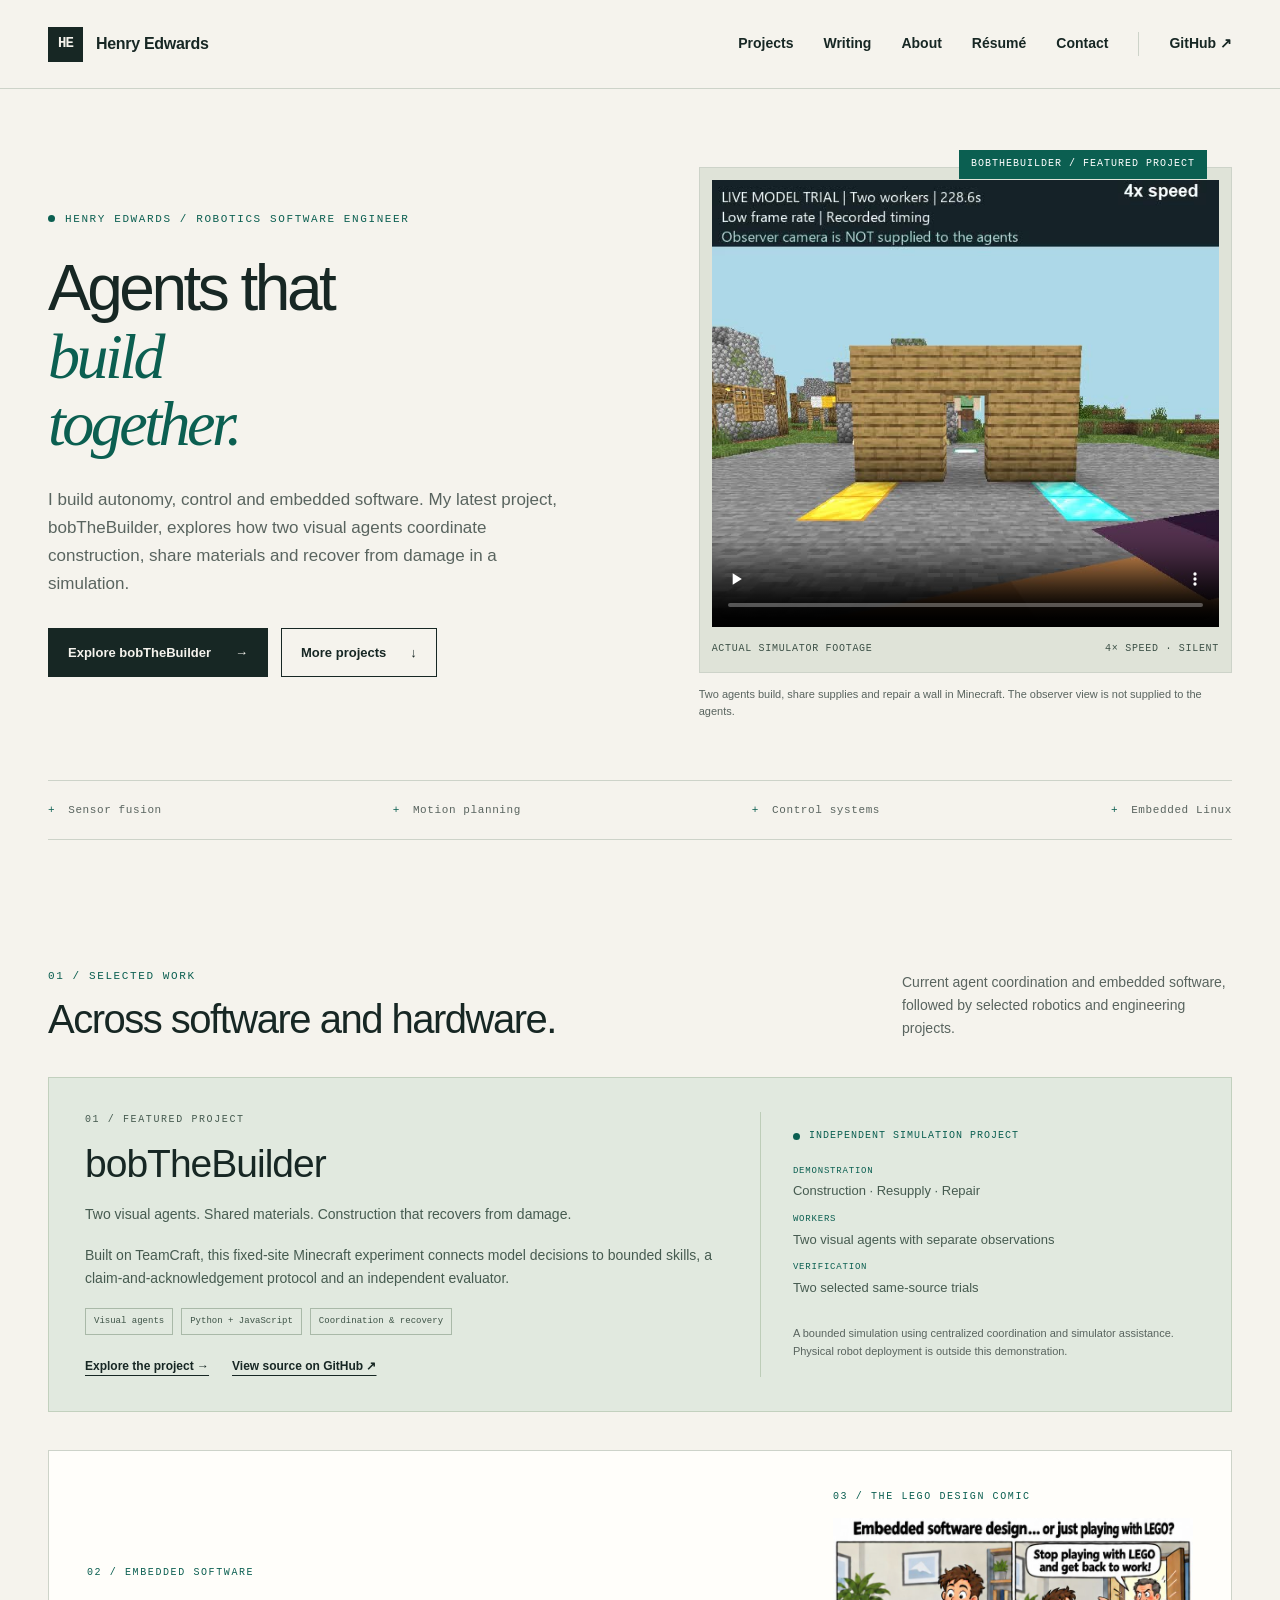
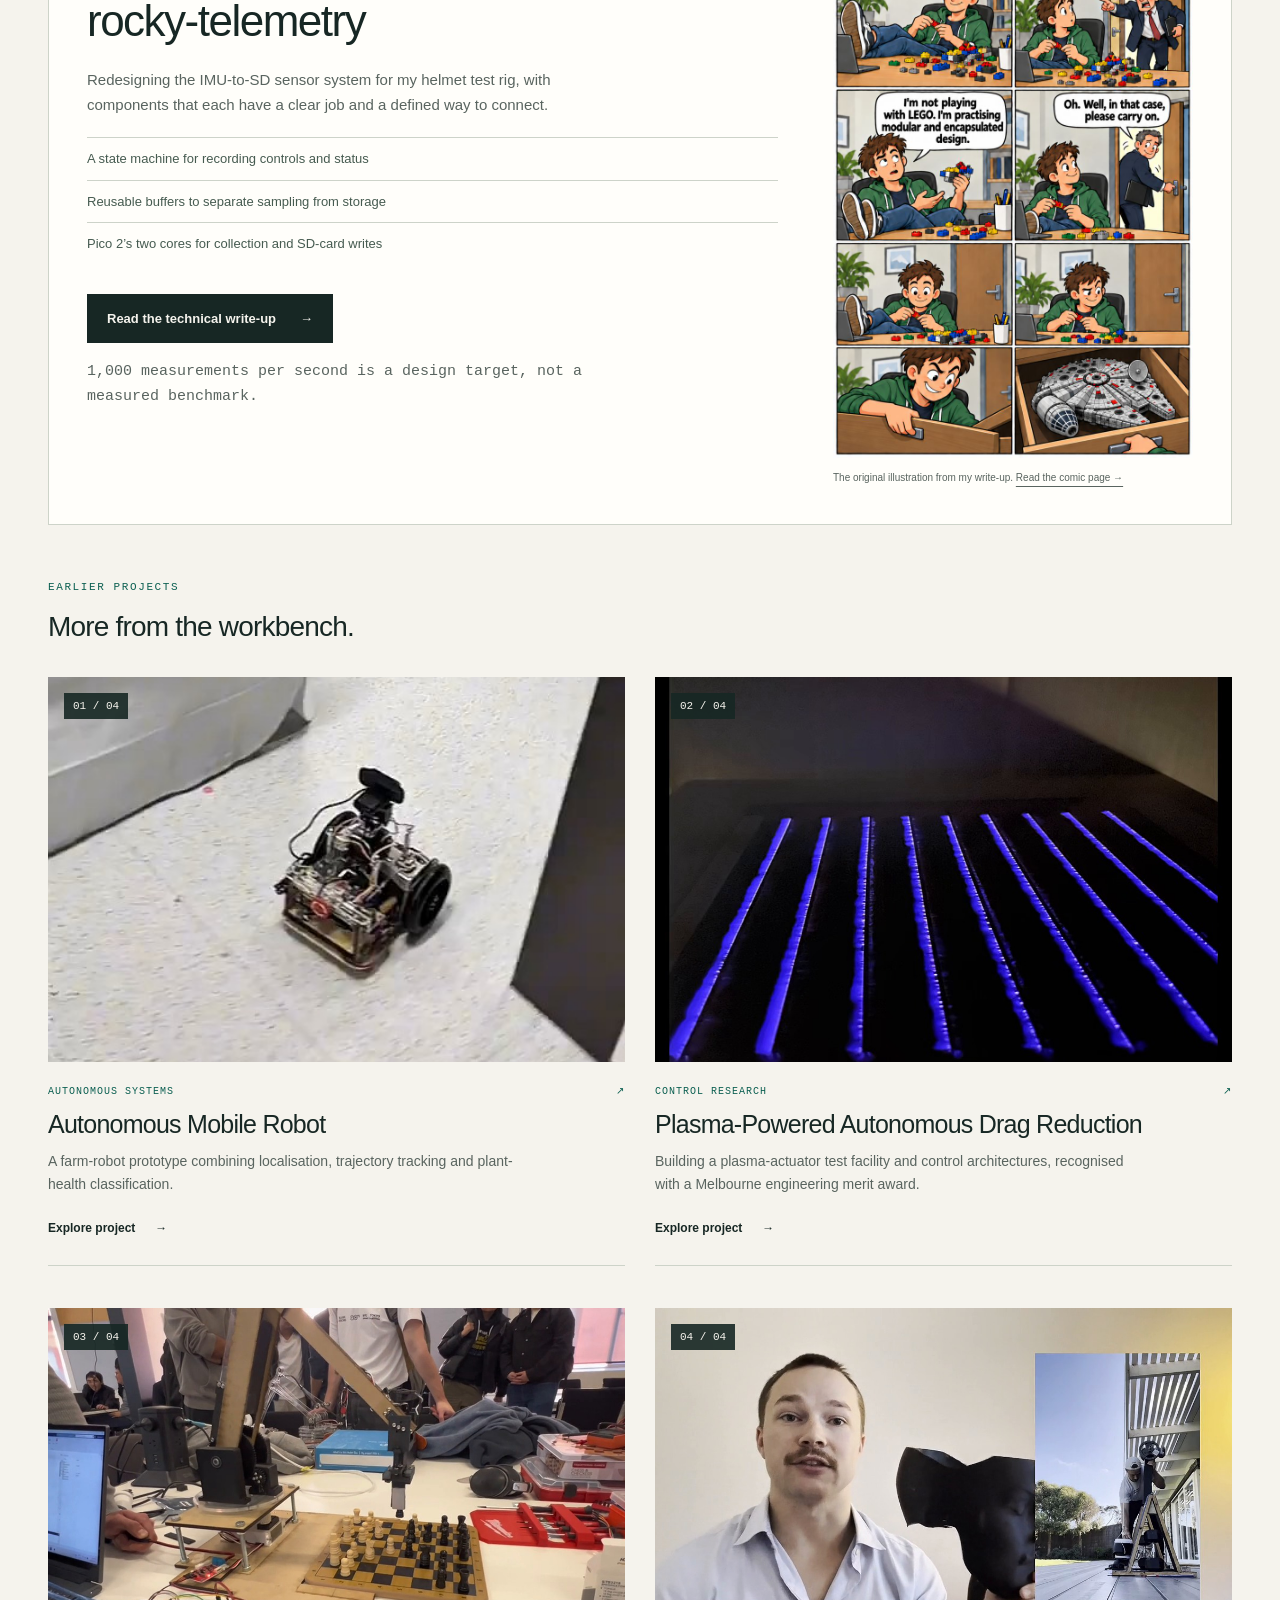
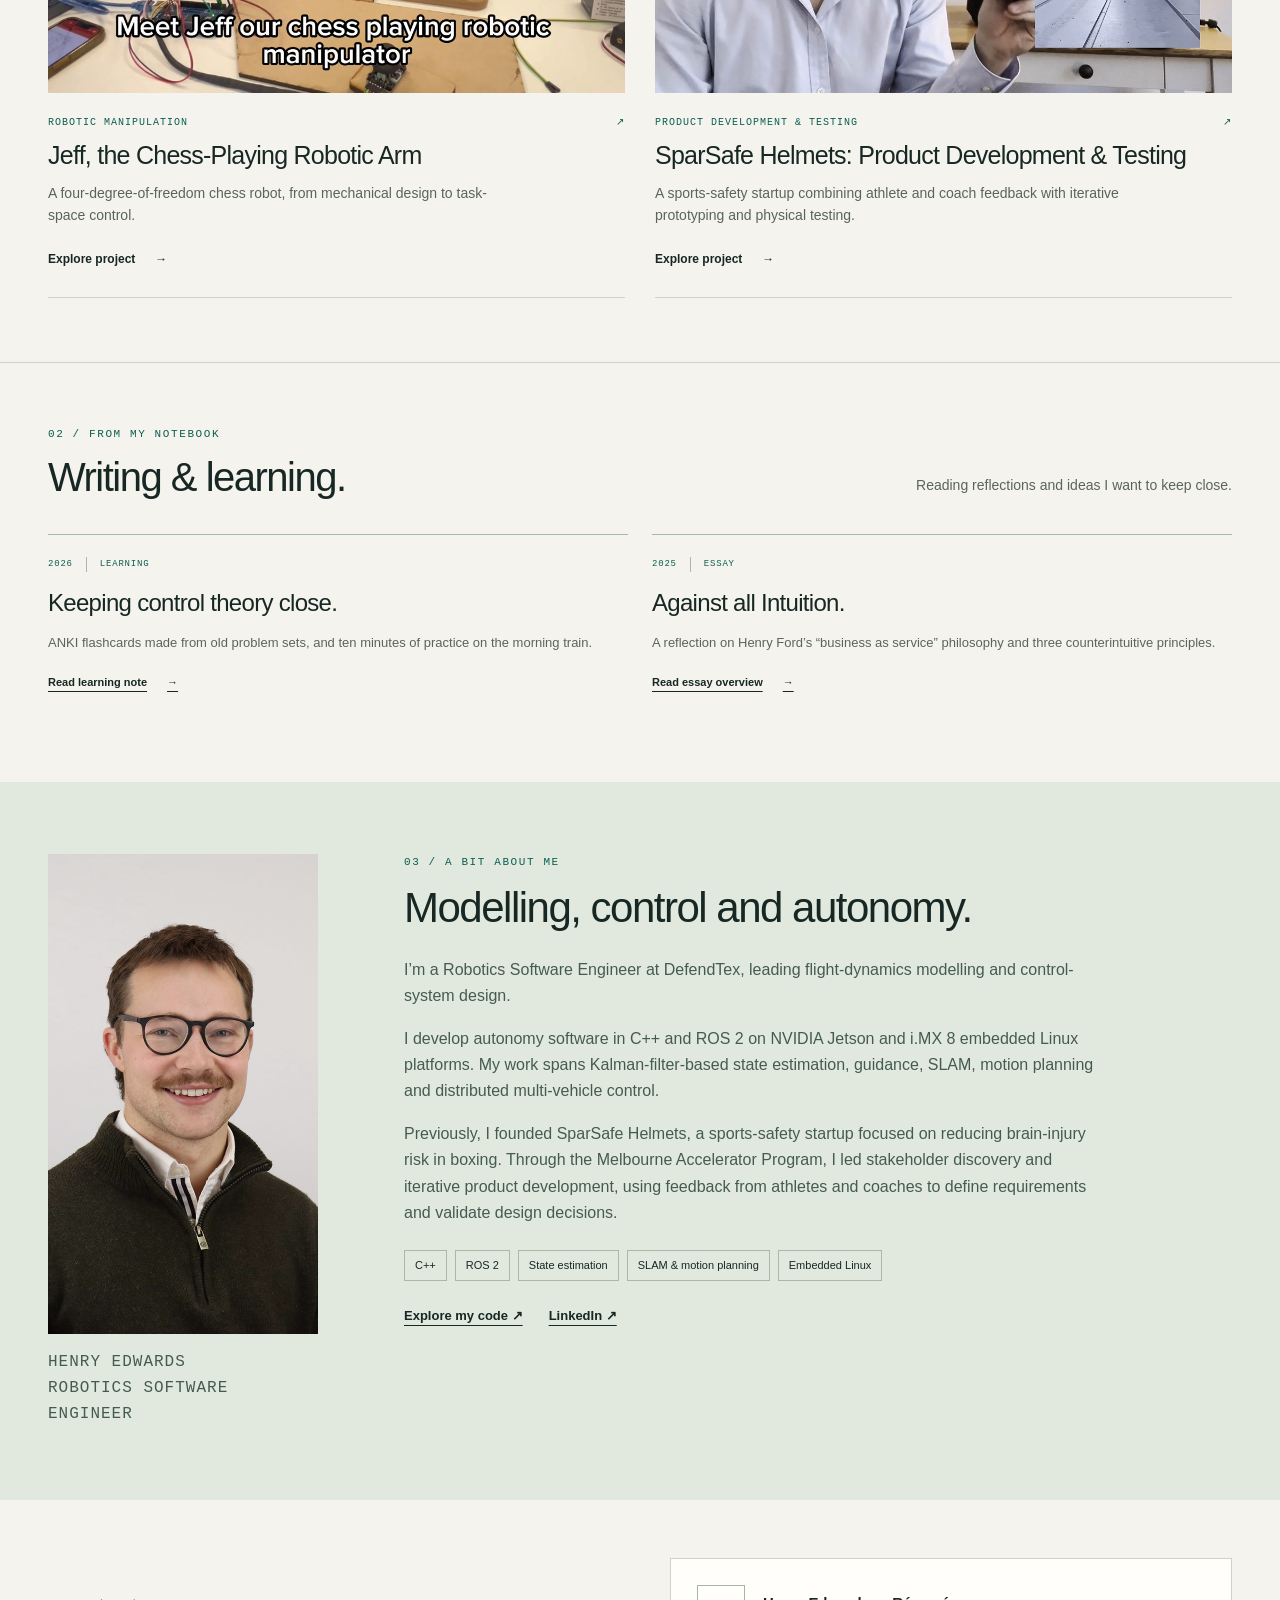
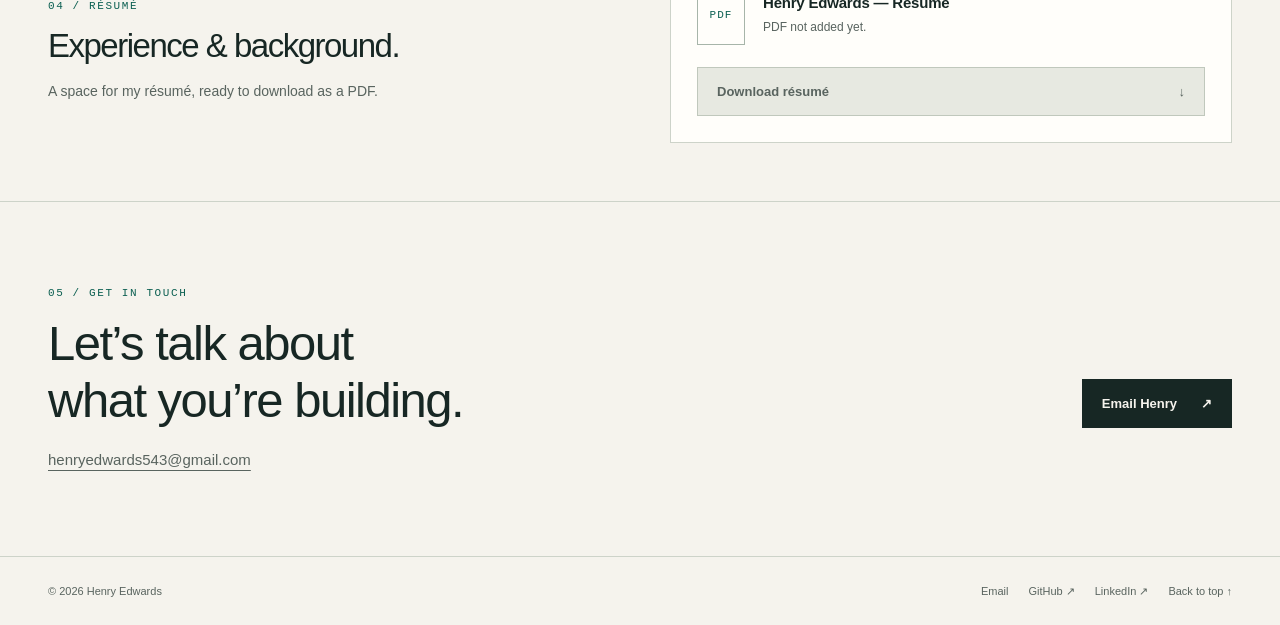
==== index.html @ 091bc880 "Show selected Bob construction and recovery snapshots" ====
<!doctype html>
<html lang="en"><head><meta charset="utf-8"><meta name="viewport" content="width=device-width,initial-scale=1"><meta name="description" content="Henry Edwards builds autonomy, control and embedded software. Explore bobTheBuilder, a visual-agent construction experiment, and rocky-telemetry firmware."><meta name="theme-color" content="#f5f3ed"><title>Henry Edwards | Robotics Software Engineer</title><link rel="icon" href="assets/favicon.svg" type="image/svg+xml"><link rel="stylesheet" href="assets/site.css"><script src="assets/site.js" defer></script></head><body id="top"><a class="skip-link" href="#main">Skip to content</a><header class="site-header"><div class="wrap nav"><a class="brand" href="index.html" aria-label="Henry Edwards home"><span class="brand-mark" aria-hidden="true">HE</span>Henry Edwards</a><button class="menu-toggle" type="button" aria-controls="site-navigation" aria-expanded="false">Menu</button><nav class="nav-links" id="site-navigation" aria-label="Main navigation"><a href="index.html#work">Projects</a><a href="index.html#notes">Writing</a><a href="index.html#about">About</a><a href="index.html#resume">Résumé</a><a href="index.html#contact">Contact</a><a href="https://github.com/hwedwards">GitHub <span aria-hidden="true">↗</span></a></nav></div></header><main id="main"><section class="hero"><div class="wrap"><div class="hero-grid"><div><p class="eyebrow green"><span class="signal" aria-hidden="true"></span>Henry Edwards / Robotics Software Engineer</p><h1>Agents that<br><em>build<br>together.</em></h1><p class="hero-description">I build autonomy, control and embedded software. My latest project, bobTheBuilder, explores how two visual agents coordinate construction, share materials and recover from damage in a simulation.</p><div class="button-row"><a class="button primary" href="projects/bob-the-builder.html">Explore bobTheBuilder <span aria-hidden="true">→</span></a><a class="button" href="#work">More projects <span aria-hidden="true">↓</span></a></div></div><div class="hero-visual"><span class="hero-index">BOBTHEBUILDER / FEATURED PROJECT</span><div class="image-frame hero-video-frame"><video class="hero-video" controls muted playsinline preload="none" poster="assets/media/bob-construction-poster.jpg" width="640" height="684" aria-label="Selected snapshots from the bobTheBuilder construction and repair trial, silent, 17 seconds"><source src="assets/media/bob-construction-snapshots.mp4" type="video/mp4"><p><a href="assets/media/bob-construction-snapshots.mp4">Open the 4× simulation demo.</a></p></video><div class="image-caption"><span>Actual simulator footage</span><span>4× speed · Silent</span></div></div><p class="hero-media-note">Two agents build, share supplies and repair a wall in Minecraft. The observer view is not supplied to the agents.</p></div></div><div class="capabilities" aria-label="Areas of focus"><span>Sensor fusion</span><span>Motion planning</span><span>Control systems</span><span>Embedded Linux</span></div></div></section><section id="work" class="section"><div class="wrap"><div class="section-heading"><div><p class="eyebrow green">01 / Selected work</p><h2>Across software and hardware.</h2></div><p>Current agent coordination and embedded software, followed by selected robotics and engineering projects.</p></div><article class="current-project bob-feature" aria-labelledby="construction-title"><div class="current-copy"><p class="eyebrow green">01 / Featured project</p><h3 id="construction-title">bobTheBuilder</h3><p>Two visual agents. Shared materials. Construction that recovers from damage.</p><p>Built on TeamCraft, this fixed-site Minecraft experiment connects model decisions to bounded skills, a claim-and-acknowledgement protocol and an independent evaluator.</p><div class="current-tags"><span>Visual agents</span><span>Python + JavaScript</span><span>Coordination & recovery</span></div><div class="feature-links"><a href="projects/bob-the-builder.html">Explore the project →</a><a href="https://github.com/hwedwards/bobTheBuilder">View source on GitHub ↗</a></div></div><div class="current-context"><span class="current-status"><span class="signal" aria-hidden="true"></span>Independent simulation project</span><dl class="current-facts"><div><dt>Demonstration</dt><dd>Construction · Resupply · Repair</dd></div><div><dt>Workers</dt><dd>Two visual agents with separate observations</dd></div><div><dt>Verification</dt><dd>Two selected same-source trials</dd></div></dl><p class="current-stage">A bounded simulation using centralized coordination and simulator assistance. Physical robot deployment is outside this demonstration.</p></div></article><article class="logger-feature" aria-labelledby="logger-project-title"><div class="logger-feature-copy"><p class="eyebrow green">02 / Embedded software</p><h3 id="logger-project-title">rocky-telemetry</h3><p>Redesigning the IMU-to-SD sensor system for my helmet test rig, with components that each have a clear job and a defined way to connect.</p><ul class="logger-highlights"><li>A state machine for recording controls and status</li><li>Reusable buffers to separate sampling from storage</li><li>Pico 2’s two cores for collection and SD-card writes</li></ul><a class="button primary" href="projects/modular-pico-data-logger.html">Read the technical write-up <span aria-hidden="true">→</span></a><p class="logger-design-note">1,000 measurements per second is a design target, not a measured benchmark.</p></div><figure class="logger-comic"><p class="eyebrow green">03 / The LEGO design comic</p><a href="assets/media/pico-logger-lego.jpg" aria-label="Open the original LEGO software-design comic"><img src="assets/media/pico-logger-lego.jpg" width="800" height="1200" loading="lazy" alt="Henry’s original comic about comparing LEGO building with modular and encapsulated software design"></a><figcaption>The original illustration from my write-up. <a href="projects/lego-software-design-comic.html">Read the comic page →</a></figcaption></figure></article><div class="older-projects-heading"><p class="eyebrow green">Earlier projects</p><h3>More from the workbench.</h3></div><div class="project-grid"><a class="project-card" href="projects/autonomous-mobile-robot.html"><div class="project-image-wrap"><img src="assets/media/farm-poster.jpg" alt="Autonomous mobile robot navigating an indoor demonstration course" loading="lazy" width="900" height="600"><span class="project-count" aria-hidden="true">01 / 04</span></div><div class="project-text"><div class="project-meta"><span>Autonomous systems</span><span aria-hidden="true">↗</span></div><h3>Autonomous Mobile Robot</h3><p>A farm-robot prototype combining localisation, trajectory tracking and plant-health classification.</p><span class="text-link">Explore project <span aria-hidden="true">→</span></span></div></a><a class="project-card" href="projects/plasma-drag-reduction.html"><div class="project-image-wrap"><img src="assets/media/plasma-poster.jpg" alt="Glowing electrodes on the plasma-actuator prototype" loading="lazy" width="900" height="600"><span class="project-count" aria-hidden="true">02 / 04</span></div><div class="project-text"><div class="project-meta"><span>Control research</span><span aria-hidden="true">↗</span></div><h3>Plasma-Powered Autonomous Drag Reduction</h3><p>Building a plasma-actuator test facility and control architectures, recognised with a Melbourne engineering merit award.</p><span class="text-link">Explore project <span aria-hidden="true">→</span></span></div></a><a class="project-card" href="projects/jeff-chess-robot.html"><div class="project-image-wrap"><img src="assets/media/jeff-poster.jpg" alt="Jeff robotic arm positioned over a chessboard with chess pieces" loading="lazy" width="900" height="600"><span class="project-count" aria-hidden="true">03 / 04</span></div><div class="project-text"><div class="project-meta"><span>Robotic manipulation</span><span aria-hidden="true">↗</span></div><h3>Jeff, the Chess-Playing Robotic Arm</h3><p>A four-degree-of-freedom chess robot, from mechanical design to task-space control.</p><span class="text-link">Explore project <span aria-hidden="true">→</span></span></div></a><a class="project-card" href="projects/rocky-test-rig.html"><div class="project-image-wrap"><img src="assets/media/rocky-poster.jpg" alt="Rocky helmet prototype and custom impact-testing setup in project demonstration footage" loading="lazy" width="900" height="600"><span class="project-count" aria-hidden="true">04 / 04</span></div><div class="project-text"><div class="project-meta"><span>Product development & testing</span><span aria-hidden="true">↗</span></div><h3>SparSafe Helmets: Product Development & Testing</h3><p>A sports-safety startup combining athlete and coach feedback with iterative prototyping and physical testing.</p><span class="text-link">Explore project <span aria-hidden="true">→</span></span></div></a></div></div></section><section id="notes" class="notes-section"><div class="wrap"><div class="section-heading"><div><p class="eyebrow green">02 / From my notebook</p><h2>Writing & learning.</h2></div><p>Reading reflections and ideas I want to keep close.</p></div><div class="notes-grid"><article class="note-card"><div class="note-card-meta"><span>2026</span><span>Learning</span></div><h3><a href="notes/control-learning-flashcards.html">Keeping control theory close.</a></h3><p>ANKI flashcards made from old problem sets, and ten minutes of practice on the morning train.</p><a class="text-link" href="notes/control-learning-flashcards.html">Read learning note <span aria-hidden="true">→</span></a></article><article class="note-card"><div class="note-card-meta"><span>2025</span><span>Essay</span></div><h3><a href="notes/against-all-intuition.html">Against all Intuition.</a></h3><p>A reflection on Henry Ford’s “business as service” philosophy and three counterintuitive principles.</p><a class="text-link" href="notes/against-all-intuition.html">Read essay overview <span aria-hidden="true">→</span></a></article></div></div></section><section id="about" class="about"><div class="wrap about-grid"><div class="about-photo"><img class="portrait" src="assets/media/portrait.jpg" alt="Henry Edwards" width="480" height="480" loading="lazy"><p class="portrait-label">Henry Edwards<br>Robotics Software Engineer</p></div><div><p class="eyebrow">03 / A bit about me</p><h2>Modelling, control and autonomy.</h2><p>I’m a Robotics Software Engineer at DefendTex, leading flight-dynamics modelling and control-system design.</p><p>I develop autonomy software in C++ and ROS 2 on NVIDIA Jetson and i.MX 8 embedded Linux platforms. My work spans Kalman-filter-based state estimation, guidance, SLAM, motion planning and distributed multi-vehicle control.</p><p>Previously, I founded SparSafe Helmets, a sports-safety startup focused on reducing brain-injury risk in boxing. Through the Melbourne Accelerator Program, I led stakeholder discovery and iterative product development, using feedback from athletes and coaches to define requirements and validate design decisions.</p><div class="expertise" aria-label="Technical interests"><span class="tag">C++</span><span class="tag">ROS 2</span><span class="tag">State estimation</span><span class="tag">SLAM & motion planning</span><span class="tag">Embedded Linux</span></div><div class="about-links"><a href="https://github.com/hwedwards">Explore my code ↗</a><a href="https://www.linkedin.com/in/henry-edwards-7941b7172/">LinkedIn ↗</a></div></div></div></section><section id="resume" class="resume"><div class="wrap resume-grid"><div><p class="eyebrow green">04 / Résumé</p><h2>Experience & background.</h2><p class="resume-intro">A space for my résumé, ready to download as a PDF.</p></div><div class="resume-file"><span class="document-label" aria-hidden="true">PDF</span><div class="resume-file-copy"><h3>Henry Edwards — Résumé</h3><p id="resume-status">PDF not added yet.</p></div><button class="button resume-download" type="button" disabled aria-describedby="resume-status">Download résumé <span aria-hidden="true">↓</span></button><!-- To enable: add assets/docs/henry-edwards-resume.pdf, replace the disabled button with <a class="button primary resume-download" href="assets/docs/henry-edwards-resume.pdf" download>Download résumé ↓</a>, and update the status text. --></div></div></section><section id="contact" class="contact"><div class="wrap"><div class="contact-grid"><div><p class="eyebrow green">05 / Get in touch</p><h2>Let’s talk about<br>what you’re building.</h2></div><a class="button primary" href="mailto:henryedwards543@gmail.com">Email Henry <span aria-hidden="true">↗</span></a></div><p class="contact-address"><a href="mailto:henryedwards543@gmail.com">henryedwards543@gmail.com</a></p></div></section></main><footer class="site-footer"><div class="wrap footer-inner"><span>© 2026 Henry Edwards</span><div><a href="mailto:henryedwards543@gmail.com">Email</a><a href="https://github.com/hwedwards">GitHub ↗</a><a href="https://www.linkedin.com/in/henry-edwards-7941b7172/">LinkedIn ↗</a><a href="#top">Back to top ↑</a></div></div></footer></body></html>
---- assets/site.css ----
:root{--paper:#f5f3ed;--white:#fffefa;--ink:#172724;--muted:#59645f;--line:#cdd3c9;--green:#0b5f51;--green-light:#e1e9df;--accent:#db7048;--max:1200px;--sans:Inter,Arial,Helvetica,sans-serif;--mono:'SFMono-Regular',Consolas,'Liberation Mono',monospace}*{box-sizing:border-box}html{scroll-behavior:smooth;scroll-padding-top:95px}body{margin:0;background:var(--paper);color:var(--ink);font-family:var(--sans);font-size:17px;line-height:1.65}img,video{max-width:100%;display:block}a{color:inherit;text-decoration-thickness:1px;text-underline-offset:5px}button{font:inherit}a:focus-visible,button:focus-visible,video:focus-visible{outline:3px solid var(--accent);outline-offset:5px}::selection{background:#ffccad;color:#172724}.wrap{width:min(var(--max),calc(100% - 96px));margin:auto}.skip-link{position:fixed;top:-100px;left:16px;z-index:100;background:var(--ink);color:white;padding:12px 20px}.skip-link:focus{top:12px}.site-header{position:sticky;top:0;z-index:20;background:rgba(245,243,237,.97);border-bottom:1px solid var(--line)}.nav{min-height:88px;display:flex;align-items:center;justify-content:space-between;gap:24px}.brand{display:flex;align-items:center;gap:13px;font-size:16px;letter-spacing:-.3px;font-weight:700;text-decoration:none}.brand-mark{display:grid;place-items:center;width:35px;height:35px;background:var(--ink);color:var(--paper);font-family:var(--mono);font-size:14px;letter-spacing:-1px}.nav-links{display:flex;gap:30px;align-items:center}.nav-links a{font-size:14px;font-weight:600;text-decoration:none}.nav-links a:hover{color:var(--green);text-decoration:underline}.nav-links a:last-child{border-left:1px solid var(--line);padding-left:30px}.menu-toggle{display:none;border:1px solid var(--line);padding:7px 12px;background:transparent;cursor:pointer}.eyebrow{font-family:var(--mono);font-size:11px;line-height:1.5;text-transform:uppercase;letter-spacing:1.6px;font-weight:500}.green{color:var(--green)}.hero{padding:78px 0 64px}.hero-grid{display:grid;grid-template-columns:1.1fr 1fr;gap:64px;align-items:center}.hero .eyebrow{display:flex;align-items:center;gap:10px;margin:0 0 28px}.signal{display:inline-block;width:7px;height:7px;border-radius:50%;background:var(--green)}h1,h2,h3,p{margin-top:0}h1{font-size:clamp(48px,5vw,70px);line-height:1.055;font-weight:500;letter-spacing:-3.5px;margin-bottom:28px}h1 em{font-family:Georgia,'Times New Roman',serif;font-weight:400;color:var(--green)}.hero-description{font-size:18px;line-height:1.65;color:var(--muted);max-width:530px;margin-bottom:30px}.button-row{display:flex;flex-wrap:wrap;gap:13px}.button{display:inline-flex;align-items:center;gap:24px;justify-content:space-between;padding:13px 19px;font-size:13px;font-weight:600;text-decoration:none;border:1px solid var(--ink);min-height:48px}.button.primary{background:var(--ink);color:var(--paper)}.button:hover{background:var(--green);border-color:var(--green);color:white}.hero-visual{position:relative}.image-frame{background:#dfe3d8;padding:16px 16px 0;border:1px solid var(--line)}.hero-image{width:100%;height:365px;object-fit:cover;background:#d1d8cf}.image-caption{display:flex;justify-content:space-between;gap:15px;font-family:var(--mono);font-size:10px;letter-spacing:.7px;text-transform:uppercase;padding:14px 0;color:#3d5147}.hero-index{position:absolute;top:-17px;right:25px;background:var(--green);color:white;padding:6px 12px;font-family:var(--mono);font-size:10px;letter-spacing:1px}.caption-dot{color:var(--green)}.capabilities{display:flex;flex-wrap:wrap;justify-content:space-between;gap:15px;border-top:1px solid var(--line);border-bottom:1px solid var(--line);padding:20px 0;margin-top:59px;color:var(--muted);font-family:var(--mono);font-size:11px;letter-spacing:.6px}.capabilities span::before{content:'+';margin-right:13px;color:var(--green)}.section{padding:64px 0}.section-heading{display:flex;justify-content:space-between;align-items:end;gap:30px;margin-bottom:34px}.section-heading .eyebrow{margin-bottom:12px}h2{font-size:40px;line-height:1.16;font-weight:500;letter-spacing:-1.5px;margin-bottom:0}.section-heading>p{font-size:14px;color:var(--muted);max-width:330px;margin-bottom:3px}.project-grid{display:grid;grid-template-columns:1fr 1fr;gap:42px 30px}.project-card{display:flex;flex-direction:column;text-decoration:none}.project-image-wrap{position:relative;overflow:hidden;background:#dfe4d9;aspect-ratio:1.5}.project-image-wrap img{height:100%;width:100%;object-fit:cover;transition:transform .4s}.project-card:hover img{transform:scale(1.035)}.project-count{position:absolute;top:16px;left:16px;color:var(--paper);background:rgba(23,39,36,.9);padding:4px 9px;font-family:var(--mono);font-size:11px}.project-text{border-bottom:1px solid var(--line);padding:22px 0 24px;flex:1}.project-meta{display:flex;align-items:center;justify-content:space-between;color:var(--green);font-family:var(--mono);font-size:10px;text-transform:uppercase;letter-spacing:1px;margin-bottom:9px}.project-text h3{font-size:25px;letter-spacing:-.75px;font-weight:500;line-height:1.25;margin-bottom:10px}.project-text p{color:var(--muted);font-size:14px;line-height:1.6;max-width:470px;margin-bottom:18px}.text-link{font-size:12px;font-weight:600;display:inline-flex;gap:20px;align-items:center}.project-card:hover .text-link{text-decoration:underline;text-underline-offset:5px}.about{margin:15px 0 0;background:var(--green-light);padding:72px 0}.about-grid{display:grid;grid-template-columns:270px 1fr;gap:86px}.portrait{width:100%;aspect-ratio:1;object-fit:cover;filter:saturate(.85)}.portrait-label{margin:15px 0 0;font-size:10px;font-family:var(--mono);text-transform:uppercase;letter-spacing:1px}.about h2{margin:14px 0 24px;font-size:42px;max-width:600px}.about p{color:#465b50;font-size:16px}.about p:not(.eyebrow){max-width:690px}.about .eyebrow{font-size:11px;color:var(--green);margin:0}.expertise{display:flex;flex-wrap:wrap;gap:8px;margin:24px 0}.tag{font-size:11px;padding:5px 10px;border:1px solid #a9b9a8;background:transparent}.about-links{display:flex;gap:26px;font-size:13px;font-weight:600}.contact{padding:83px 0}.contact-grid{display:flex;justify-content:space-between;align-items:end;gap:40px}.contact h2{font-size:49px;max-width:600px;margin-top:13px}.contact .button{white-space:nowrap}.contact-address{margin:20px 0 0;font-size:15px;color:var(--muted)}.site-footer{border-top:1px solid var(--line);padding:25px 0;color:var(--muted);font-size:11px}.footer-inner{display:flex;justify-content:space-between;gap:24px}.footer-inner div{display:flex;gap:20px}.footer-inner a{text-decoration:none}.footer-inner a:hover{text-decoration:underline}.breadcrumbs{display:flex;gap:10px;font-size:12px;color:var(--muted);margin-bottom:35px}.breadcrumbs a{text-decoration:none}.case-hero{padding:48px 0 45px}.case-hero>.eyebrow{color:var(--green);margin-bottom:19px}.case-hero h1{max-width:990px;margin-bottom:25px;font-size:clamp(46px,5.2vw,68px)}.case-deck{font-size:20px;color:var(--muted);max-width:850px;line-height:1.55}.case-facts{display:grid;grid-template-columns:1fr 1fr 1.3fr;margin-top:40px;border-top:1px solid var(--line);padding-top:22px;gap:28px}.case-facts dt{font-family:var(--mono);text-transform:uppercase;color:var(--green);font-size:10px;letter-spacing:1px;margin-bottom:8px}.case-facts dd{margin:0;font-size:14px;line-height:1.6}.case-cover{width:100%;max-height:590px;object-fit:cover;background:#d9dfd5}.cover-caption{font-size:11px;color:var(--muted);margin:10px 0 0}.case-body{max-width:1050px;margin:auto;padding:62px 0}.case-section{display:grid;grid-template-columns:220px 1fr;gap:54px;padding:0 0 44px;margin-bottom:44px;border-bottom:1px solid var(--line)}.case-section h2{font-size:24px;line-height:1.3;letter-spacing:-.6px}.case-section p{font-size:16px;color:var(--muted);margin-bottom:17px}.case-section p:last-child{margin-bottom:0}.case-section h3{font-size:16px;margin-bottom:8px;font-weight:600}.technical-list{padding-left:19px;margin:10px 0;color:var(--muted);font-size:15px}.technical-list li{padding:5px 0 7px}.technical-list strong{color:var(--ink);font-weight:600}.system-flow{display:grid;grid-template-columns:repeat(3,1fr);gap:12px;margin:25px 0 6px;position:relative}.flow-step{background:var(--green-light);padding:21px 17px;position:relative}.flow-step .eyebrow{display:block;color:var(--green);font-size:9px;margin-bottom:13px}.flow-step h3{font-size:14px;margin:0 0 5px}.flow-step p{font-size:12px;line-height:1.5}.system-note{font-size:11px!important;margin-top:12px;color:var(--muted)}.demo{padding:36px;background:var(--ink);color:var(--paper);margin:0 0 52px}.demo-heading{display:flex;justify-content:space-between;gap:20px;align-items:center;margin-bottom:22px}.demo h2{font-size:28px;letter-spacing:-.8px}.demo .eyebrow{color:#bdcfc3;font-size:10px;margin:0}.demo video{background:#0d1917;width:100%;max-height:490px}.demo-caption{font-size:12px;line-height:1.55;color:#bdcfc3;margin:16px 0 0}.case-outcome{background:var(--green-light);padding:29px 32px}.case-outcome .eyebrow{color:var(--green);font-size:10px}.case-outcome p{color:#3e5447;font-size:17px;margin-bottom:0}.project-nav{display:flex;justify-content:space-between;align-items:center;border-top:1px solid var(--line);padding:35px 0 64px;gap:20px}.next-project{text-align:right;text-decoration:none}.next-project .eyebrow{display:block;font-size:9px;color:var(--green);margin-bottom:6px}.next-project strong{font-size:20px;letter-spacing:-.5px;font-weight:500}.error-page{min-height:60vh;padding:80px 0}.error-page h1{margin-top:20px}.no-js-note{background:#e8eee4;color:var(--ink);padding:12px;font-size:12px}.sources{font-size:12px;color:var(--muted);margin-top:28px}.source-links{display:flex;flex-wrap:wrap;gap:10px 22px}.source-links a{font-size:12px}
@media(min-width:1500px){.wrap{width:min(1280px,calc(100% - 128px))}.hero-image{height:410px}.hero-grid{gap:90px}h1{font-size:76px}}
@media(max-width:1050px){.wrap{width:calc(100% - 64px)}.hero-grid{gap:35px}.hero h1{font-size:53px}.hero-image{height:335px}.hero-description{font-size:16px}.about-grid{grid-template-columns:230px 1fr;gap:45px}.case-section{grid-template-columns:170px 1fr;gap:30px}.contact h2{font-size:41px}}
@media(max-width:760px){body{font-size:16px}.wrap{width:calc(100% - 40px)}.nav{min-height:72px}.brand{font-size:14px}.brand-mark{width:31px;height:31px;font-size:12px}.menu-toggle{display:block;font-size:12px}.nav-links{gap:19px;flex-wrap:wrap}.nav-links a{font-size:12px}.nav-links a:last-child{padding-left:19px}.js .nav-links{display:none;position:absolute;top:72px;left:0;right:0;padding:20px;background:var(--paper);border-bottom:1px solid var(--line)}.js .nav-links.open{display:flex}.hero{padding:42px 0 36px}.hero-grid{grid-template-columns:1fr;gap:48px}.hero .eyebrow{font-size:9px;letter-spacing:1.3px;margin-bottom:22px}.hero h1{font-size:55px;letter-spacing:-2.8px;max-width:550px}.hero-description{max-width:530px;font-size:16px}.hero-image{height:auto;aspect-ratio:1.33}.image-frame{padding:12px 12px 0}.image-caption{font-size:9px;letter-spacing:.4px}.capabilities{margin-top:32px;display:grid;grid-template-columns:1fr 1fr;font-size:10px;gap:12px;padding:19px 0}.capabilities span::before{margin-right:8px}.section{padding:36px 0 50px}.section-heading{display:block;margin-bottom:25px}.section-heading h2{font-size:34px}.section-heading>p{margin:15px 0 0;font-size:13px}.project-grid{grid-template-columns:1fr;gap:32px}.project-text{padding:18px 0 20px}.project-text h3{font-size:26px}.project-text p{font-size:14px}.about{padding:45px 0;margin-top:0}.about-grid{grid-template-columns:1fr;gap:35px}.about-photo{display:flex;align-items:end;gap:20px}.portrait{width:140px}.portrait-label{max-width:135px;line-height:1.8;margin-bottom:8px}.about h2{font-size:35px;margin-bottom:20px}.about p{font-size:15px}.contact{padding:51px 0}.contact-grid{display:block}.contact h2{font-size:40px;margin-bottom:25px}.contact-address{font-size:13px}.footer-inner{align-items:start;font-size:10px}.footer-inner div{gap:12px;flex-wrap:wrap;justify-content:end}.case-hero{padding:30px 0}.breadcrumbs{font-size:11px;margin-bottom:28px}.case-hero h1{font-size:43px;letter-spacing:-2px;line-height:1.1}.case-hero>.eyebrow{font-size:10px}.case-deck{font-size:17px}.case-facts{grid-template-columns:1fr 1fr;gap:20px;margin-top:29px}.case-facts div:last-child{grid-column:1/-1}.case-facts dd{font-size:13px}.case-cover{max-height:390px;aspect-ratio:1.33}.cover-caption{font-size:10px}.case-body{padding:37px 0}.case-section{display:block;margin-bottom:30px;padding-bottom:30px}.case-section h2{font-size:24px;margin-bottom:18px}.case-section p{font-size:15px}.technical-list{font-size:14px}.system-flow{grid-template-columns:1fr;gap:8px;margin-top:20px}.flow-step{padding:17px 19px}.flow-step .eyebrow{margin-bottom:8px}.demo{padding:18px;margin-bottom:32px}.demo-heading{display:block;margin-bottom:16px}.demo h2{font-size:25px;margin-bottom:8px}.demo .eyebrow{font-size:9px}.demo-caption{font-size:11px}.case-outcome{padding:24px}.case-outcome p{font-size:15px}.project-nav{padding:22px 0 40px;align-items:start}.next-project{max-width:210px}.next-project strong{font-size:16px}.project-nav .text-link{font-size:11px;gap:10px}}
@media(max-width:380px){.hero h1{font-size:48px}.button{font-size:12px;gap:12px;padding:12px 15px}.capabilities{font-size:9px}.image-caption{font-size:8px}.case-hero h1{font-size:37px}.contact h2{font-size:35px}}
@media(prefers-reduced-motion:reduce){html{scroll-behavior:auto}.project-image-wrap img{transition:none}}
@media print{.site-header,.button-row,.menu-toggle,.demo,.site-footer,.project-nav{display:none}.wrap{width:100%}.hero,.section,.about,.contact,.case-body{padding:20px 0}.case-cover{max-height:320px}.project-card,.case-section{break-inside:avoid}body{background:white;color:black}}
/* Keep the robot visible when adapting the portrait source to editorial crops. */
.hero-image,.project-image-wrap img[src*="farm-poster"]{object-position:50% 74%}
.case-cover[src*="farm-poster"]{object-fit:contain;background:#dfe3d8}
@media(max-width:760px){.nav{flex-wrap:wrap}.menu-toggle{display:none}.js .menu-toggle{display:block}.nav-links{width:100%;padding-bottom:15px}.js .nav-links{width:auto;padding:20px}}

/* Résumé slot: inactive until Henry supplies the PDF. */
.resume{padding:58px 0;border-bottom:1px solid var(--line)}.resume-grid{display:grid;grid-template-columns:1fr 1fr;align-items:center;gap:60px}.resume .eyebrow{margin-bottom:12px}.resume h2{font-size:33px}.resume-intro{font-size:14px;color:var(--muted);margin:15px 0 0;max-width:360px}.resume-file{display:flex;flex-wrap:wrap;align-items:center;gap:18px;padding:26px;border:1px solid var(--line);background:var(--white)}.document-label{display:grid;place-items:center;flex:0 0 48px;height:60px;border:1px solid #a7b5a9;color:var(--green);font-family:var(--mono);font-size:11px;letter-spacing:1px}.resume-file-copy{flex:1;min-width:185px}.resume-file h3{font-size:15px;line-height:1.4;letter-spacing:-.2px;margin:0 0 5px;font-weight:600}.resume-file p{font-size:12px;color:var(--muted);margin:0}.resume-download{width:100%;margin-top:4px}.resume-download:disabled{background:#e7e9e1;border-color:#c0c8bc;color:#59645f;cursor:not-allowed}.resume-download:disabled:hover{background:#e7e9e1;border-color:#c0c8bc;color:#59645f}
@media(max-width:760px){.resume{padding:42px 0}.resume-grid{grid-template-columns:1fr;gap:25px}.resume h2{font-size:30px}.resume-intro{font-size:14px}.resume-file{padding:21px}.resume-file-copy{min-width:170px}.resume-file h3{font-size:14px}}

/* Current simulation work is explicitly shown as an early-stage exploration. */
.current-project{display:grid;grid-template-columns:1.45fr 1fr;gap:44px;background:var(--green-light);border:1px solid #c2d0be;padding:34px 36px;margin:0 0 38px}.current-copy .eyebrow{font-size:10px;margin-bottom:13px}.current-project h3{font-size:31px;font-weight:500;letter-spacing:-1px;line-height:1.17;margin:0 0 16px}.current-project p{font-size:14px;color:#465b50;line-height:1.65;margin-bottom:18px}.current-tags{display:flex;gap:8px;flex-wrap:wrap}.current-tags span{font-family:var(--mono);font-size:9px;border:1px solid #a9b9a8;padding:5px 8px;color:#3e5447}.current-context{border-left:1px solid #bdcdb8;padding-left:32px;display:flex;flex-direction:column;justify-content:center}.current-status{display:flex;align-items:center;gap:9px;color:var(--green);font-family:var(--mono);font-size:10px;text-transform:uppercase;letter-spacing:1px;margin-bottom:19px}.current-context .current-stage{font-size:11px;line-height:1.6;margin-bottom:0;color:#59645f}
@media(max-width:760px){.current-project{grid-template-columns:1fr;gap:24px;padding:24px;margin-bottom:31px}.current-project h3{font-size:28px}.current-context{padding:21px 0 0;border-left:0;border-top:1px solid #bdcdb8}.current-context p{font-size:13px}.current-status{margin-bottom:13px}}

.current-facts{margin:0 0 17px}.current-facts div{margin-bottom:10px}.current-facts dt{font-family:var(--mono);font-size:9px;letter-spacing:.8px;text-transform:uppercase;color:var(--green)}.current-facts dd{font-size:13px;color:#465b50;margin:2px 0 0}

/* Build notes and longer-form writing. */
.notes-section{padding:63px 0 67px;border-top:1px solid var(--line)}.notes-grid{display:grid;grid-template-columns:repeat(3,1fr);gap:24px}.note-card{border-top:1px solid #a9b9a8;padding:22px 0 8px;display:flex;flex-direction:column}.note-card-meta{display:flex;gap:13px;font-family:var(--mono);font-size:9px;letter-spacing:.8px;text-transform:uppercase;color:var(--green);margin-bottom:17px}.note-card-meta span+span{border-left:1px solid #a9b9a8;padding-left:13px}.note-card h3{font-size:24px;font-weight:500;letter-spacing:-.7px;line-height:1.2;margin:0 0 14px}.note-card h3 a{text-decoration:none}.note-card h3 a:hover{text-decoration:underline}.note-card p{font-size:13px;line-height:1.65;color:var(--muted);margin-bottom:20px}.note-card>.text-link{margin-top:auto;font-size:11px}.note-hero{max-width:1000px}.note-hero h1{max-width:900px}.note-article{max-width:1050px;margin:0 auto;padding:20px 0 65px}.note-source{border-top:1px solid var(--line);padding-top:25px;margin-top:35px;display:flex;justify-content:space-between;gap:20px;font-size:12px}.essay-principles{margin:0 0 20px;padding-left:22px}.essay-principles li{margin-bottom:19px;padding-left:9px}.essay-principles strong{font-size:19px;font-weight:500}.essay-principles p{margin:5px 0 0}.essay-download{background:var(--green-light);padding:32px}.essay-download .eyebrow{font-size:10px}.essay-download h2{font-size:29px;margin-bottom:14px}.essay-download>p:not(.eyebrow){font-size:14px;color:#465b50}.article-image{margin:0 auto 43px;max-width:800px}.article-image img{width:100%;height:auto}.article-image figcaption{font-size:11px;color:var(--muted);margin-top:12px;line-height:1.6}
@media(max-width:1050px){.nav-links{gap:23px}.nav-links a:last-child{padding-left:23px}.notes-grid{grid-template-columns:1fr 1fr}}
@media(max-width:760px){.notes-section{padding:40px 0}.notes-grid{grid-template-columns:1fr;gap:24px}.note-card{padding-top:18px}.note-card h3{font-size:25px}.note-card p{font-size:14px}.note-card>.text-link{font-size:12px}.note-source{font-size:11px;flex-wrap:wrap}.note-article{padding-top:8px}.essay-download{padding:24px}.essay-principles strong{font-size:18px}}

.note-illustration{border:1px solid var(--line);margin:0 0 40px;background:var(--white)}.note-illustration summary{padding:17px 22px;cursor:pointer;font-size:14px;color:var(--green);font-weight:600}.note-illustration summary:focus-visible{outline:3px solid var(--accent);outline-offset:3px}.note-illustration .article-image{padding:0 22px;margin-bottom:24px;max-width:680px}

.research-photo{margin:0 0 44px}.research-photo img{width:100%;height:auto;max-height:600px;object-fit:contain;background:#e1e9df}.research-photo figcaption{font-size:11px;color:var(--muted);line-height:1.7;margin-top:12px}.research-photo figcaption a{margin-left:8px}.repository-link{font-size:13px;margin:26px 0 0;color:var(--green)}

/* Project-first layout: the embedded write-up and complete comic stay visible. */
.logger-feature{display:grid;grid-template-columns:1fr 360px;gap:55px;align-items:center;padding:38px;margin:0 0 44px;border:1px solid var(--line);background:var(--white)}.logger-feature-copy .eyebrow{font-size:10px;margin-bottom:17px}.logger-feature h3{font-size:44px;font-weight:500;line-height:1.08;letter-spacing:-1.5px;margin:0 0 23px}.logger-feature-copy>p:not(.eyebrow){font-size:15px;color:var(--muted);line-height:1.65;max-width:530px}.logger-highlights{padding:0;list-style:none;margin:20px 0 29px}.logger-highlights li{border-top:1px solid var(--line);padding:11px 0;font-size:13px;line-height:1.5;color:#465b50}.logger-feature-copy .logger-design-note{font-family:var(--mono);font-size:10px;line-height:1.6;margin:17px 0 0;max-width:380px}.logger-comic{margin:0}.logger-comic img{display:block;width:100%;height:auto}.logger-comic figcaption{font-size:10px;line-height:1.65;color:var(--muted);margin-top:12px}.project-illustration{margin:0 0 42px}.project-illustration h2{font-size:27px;margin-bottom:25px}.project-illustration .article-image{max-width:650px;margin-bottom:20px}
@media(max-width:1050px){.logger-feature{grid-template-columns:1fr 310px;gap:30px;padding:30px}.logger-feature h3{font-size:38px}}
@media(max-width:760px){.logger-feature{grid-template-columns:1fr;gap:30px;padding:24px;margin-bottom:33px}.logger-feature h3{font-size:37px}.logger-feature-copy>p:not(.eyebrow){font-size:14px}.logger-comic{max-width:420px;width:100%;margin:0 auto}.logger-highlights li{font-size:12px}.logger-feature .button{font-size:12px;gap:14px}.project-illustration h2{font-size:25px}}

.notes-grid{grid-template-columns:repeat(2,minmax(0,1fr))}@media(max-width:760px){.notes-grid{grid-template-columns:1fr}}

/* Flagship: actual evidence-labelled simulation footage, never cropped. */
.hero-video{display:block;width:100%;height:auto;aspect-ratio:640/564;object-fit:contain;background:#16252a}.hero-video-frame{padding:12px 12px 0}.hero-media-note{font-size:11px;line-height:1.6;color:var(--muted);margin:13px 0 0}.hero-grid{align-items:center}.hero .hero-description{font-size:17px}.feature-links{display:flex;flex-wrap:wrap;gap:13px 23px;margin-top:22px;font-size:12px;font-weight:600}.bob-feature .current-copy h3{font-size:39px}.older-projects-heading{padding:10px 0 27px}.older-projects-heading .eyebrow{margin-bottom:8px}.older-projects-heading h3{font-size:28px;font-weight:500;letter-spacing:-.8px;margin:0}.logger-comic>.eyebrow{font-size:10px;margin-bottom:14px}.bob-demo{margin:0;max-width:100%}.bob-demo video{width:100%;height:auto;max-height:650px;aspect-ratio:640/564;object-fit:contain}.bob-case-body{padding-top:55px}.bob-flow{margin-top:0}.third-party-note{font-size:11px;line-height:1.65;margin:20px 0 0;max-width:800px}.comic-page-image{max-width:720px;margin:15px auto 35px}.comic-page-image img{width:100%;height:auto}.comic-page-image figcaption{font-size:11px;line-height:1.6;color:var(--muted);margin-top:15px}.comic-links{display:flex;flex-wrap:wrap;align-items:center;gap:20px;margin:0 auto 50px;max-width:720px;font-size:12px}
@media(max-width:1050px){.hero .hero-description{font-size:16px}.hero .button{gap:14px}.hero .button-row{gap:10px}}
@media(max-width:760px){.hero h1{font-size:58px}.hero .eyebrow{font-size:9px;letter-spacing:.7px}.hero-index{font-size:9px;right:18px}.hero-media-note{font-size:10px}.bob-feature .current-copy h3{font-size:33px}.older-projects-heading h3{font-size:26px}.bob-demo .demo-heading h2{font-size:24px}.bob-case-body{padding-top:35px}.comic-page-image{margin-top:0}.comic-links{display:block}.comic-links>.button{margin-bottom:18px}.comic-links>a:not(.button){display:block}.feature-links{font-size:12px}}
@media(max-width:380px){.hero h1{font-size:51px}.hero .eyebrow{font-size:8px}.hero-index{font-size:8px}}
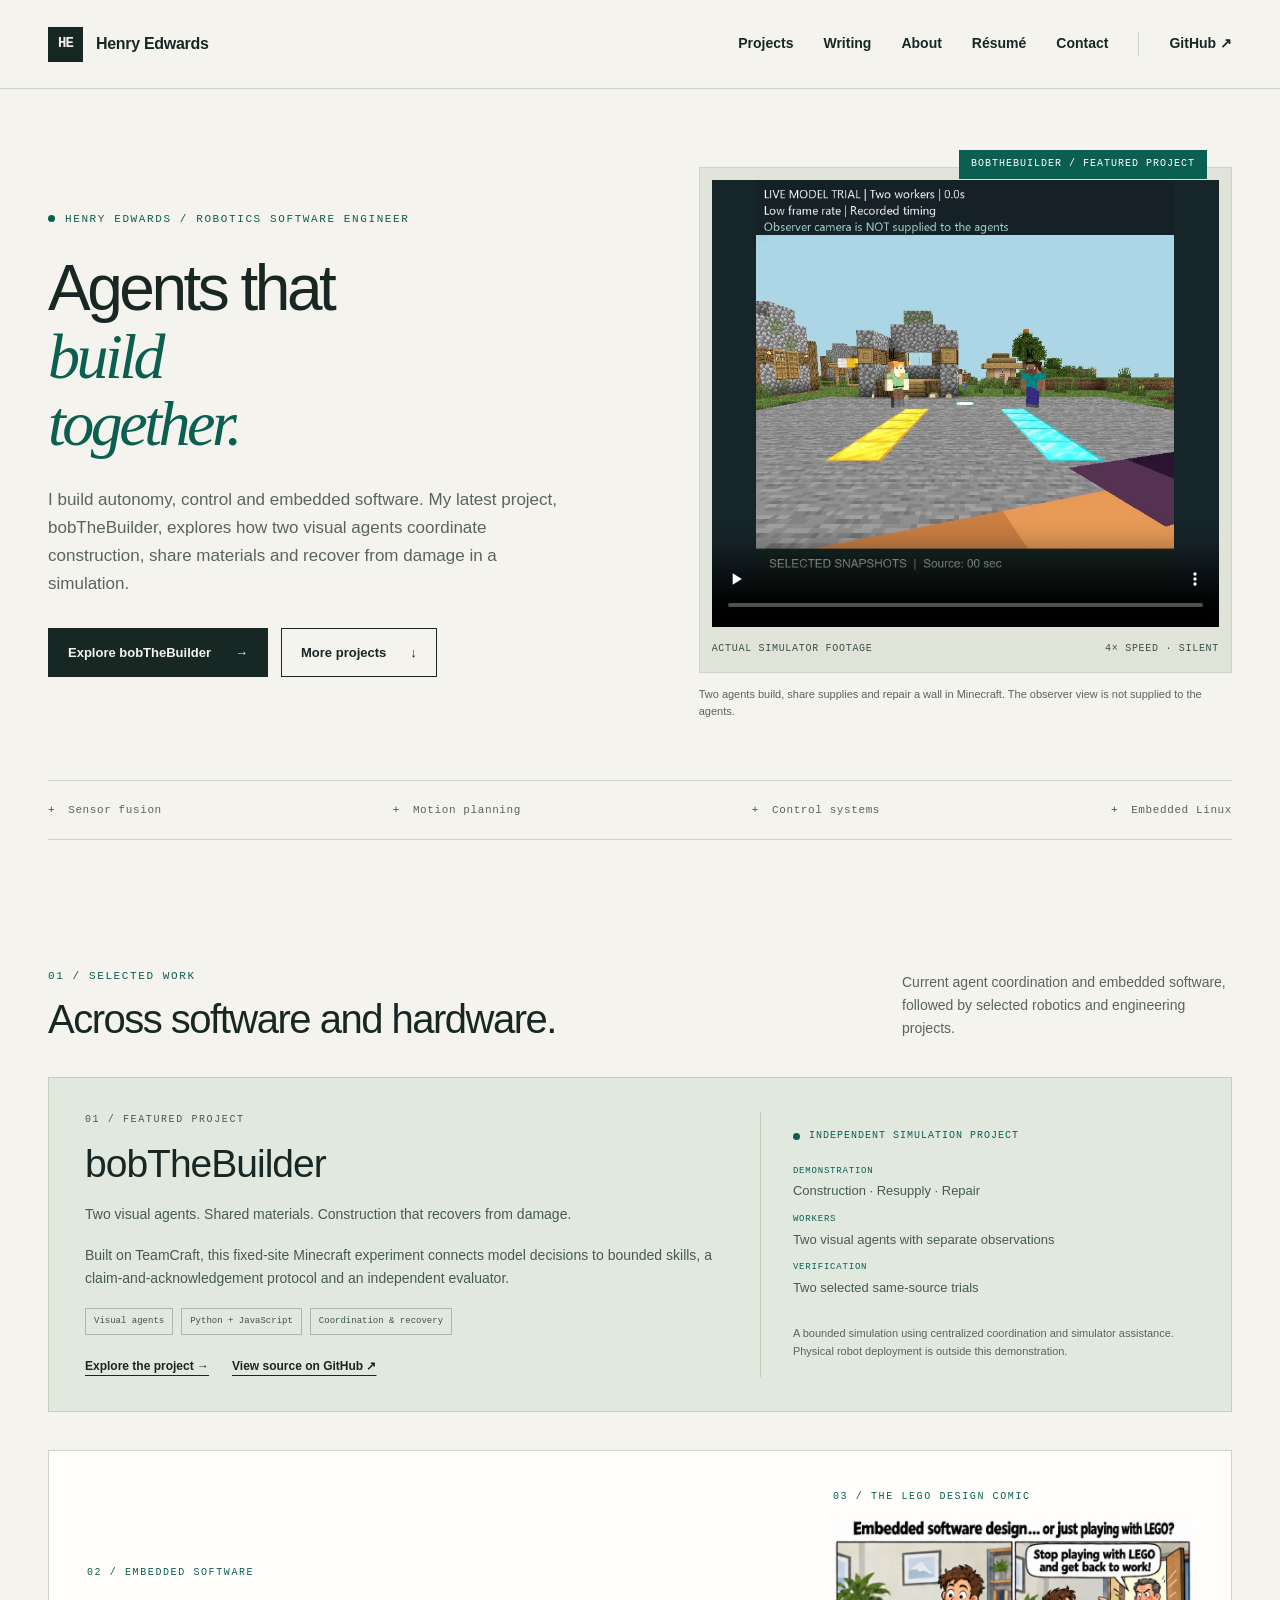
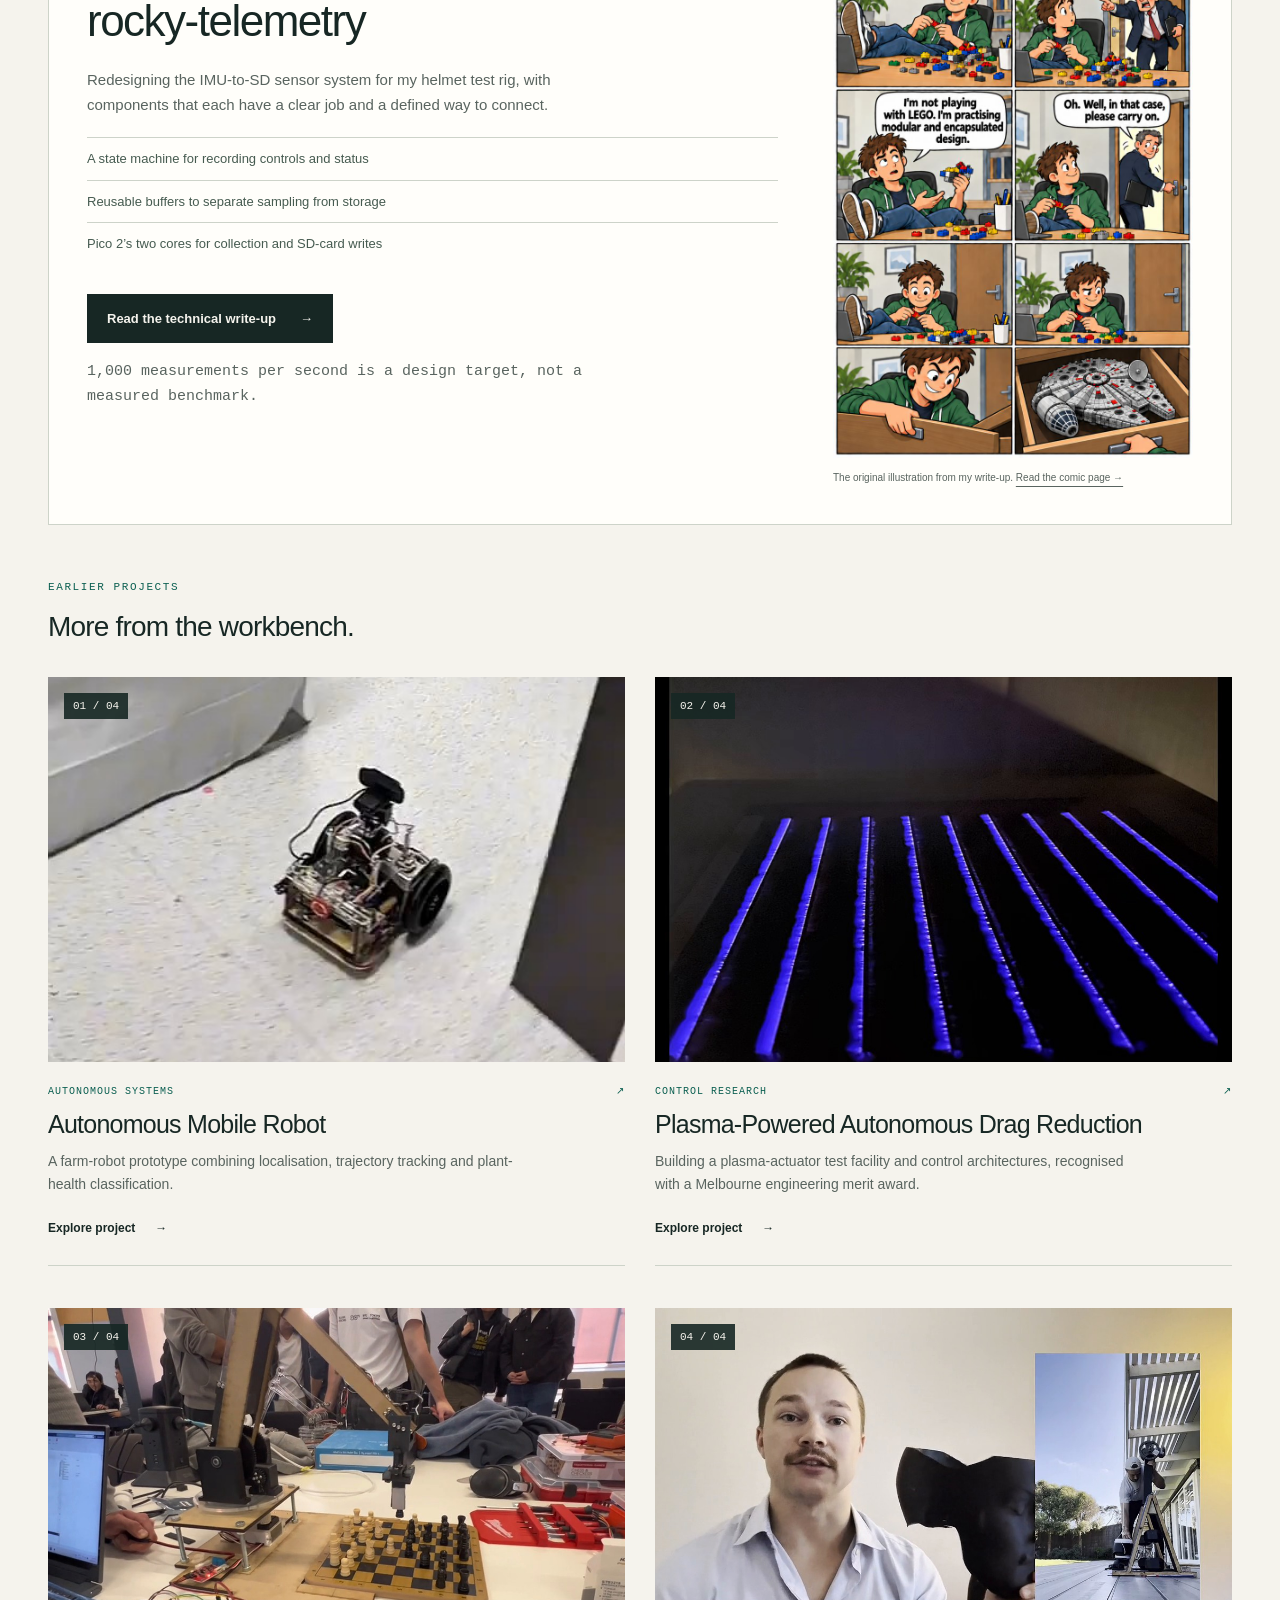
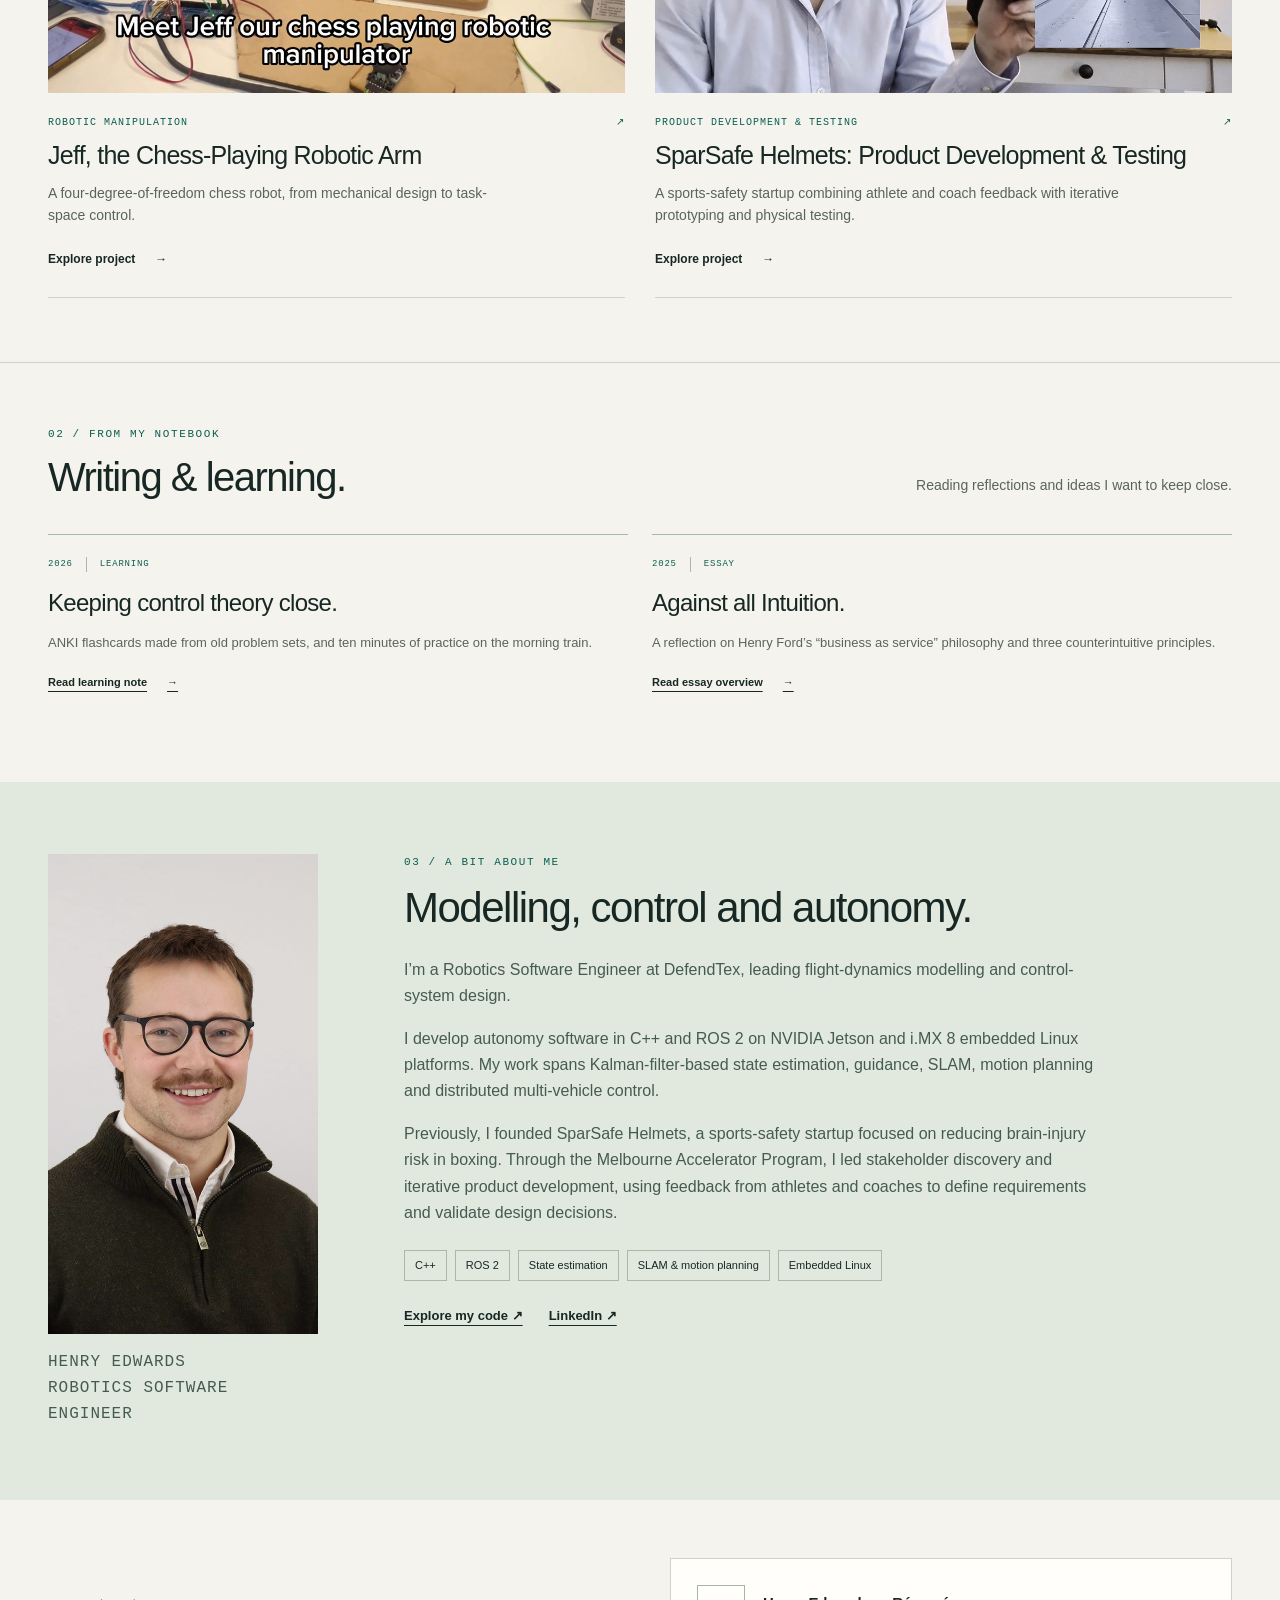
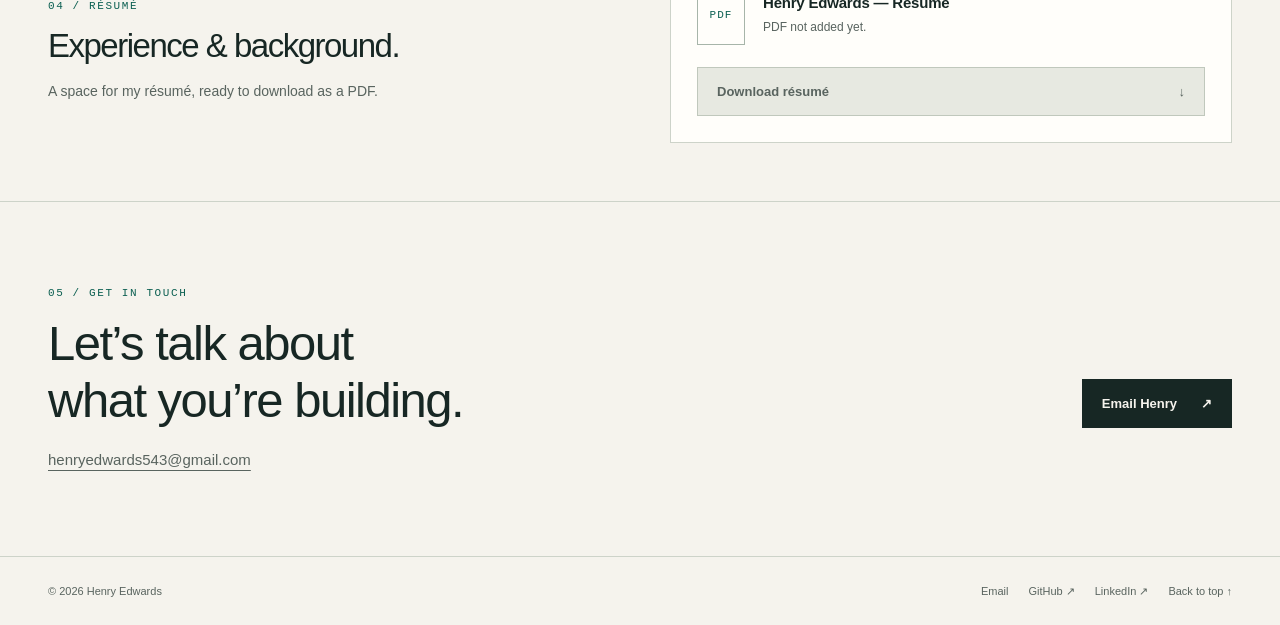
==== commit 316ec941: "Remove speed label from Bob snapshot montage" ====
--- a/index.html
+++ b/index.html
@@ -1,2 +1,2 @@
 <!doctype html>
-<html lang="en"><head><meta charset="utf-8"><meta name="viewport" content="width=device-width,initial-scale=1"><meta name="description" content="Henry Edwards builds autonomy, control and embedded software. Explore bobTheBuilder, a visual-agent construction experiment, and rocky-telemetry firmware."><meta name="theme-color" content="#f5f3ed"><title>Henry Edwards | Robotics Software Engineer</title><link rel="icon" href="assets/favicon.svg" type="image/svg+xml"><link rel="stylesheet" href="assets/site.css"><script src="assets/site.js" defer></script></head><body id="top"><a class="skip-link" href="#main">Skip to content</a><header class="site-header"><div class="wrap nav"><a class="brand" href="index.html" aria-label="Henry Edwards home"><span class="brand-mark" aria-hidden="true">HE</span>Henry Edwards</a><button class="menu-toggle" type="button" aria-controls="site-navigation" aria-expanded="false">Menu</button><nav class="nav-links" id="site-navigation" aria-label="Main navigation"><a href="index.html#work">Projects</a><a href="index.html#notes">Writing</a><a href="index.html#about">About</a><a href="index.html#resume">Résumé</a><a href="index.html#contact">Contact</a><a href="https://github.com/hwedwards">GitHub <span aria-hidden="true">↗</span></a></nav></div></header><main id="main"><section class="hero"><div class="wrap"><div class="hero-grid"><div><p class="eyebrow green"><span class="signal" aria-hidden="true"></span>Henry Edwards / Robotics Software Engineer</p><h1>Agents that<br><em>build<br>together.</em></h1><p class="hero-description">I build autonomy, control and embedded software. My latest project, bobTheBuilder, explores how two visual agents coordinate construction, share materials and recover from damage in a simulation.</p><div class="button-row"><a class="button primary" href="projects/bob-the-builder.html">Explore bobTheBuilder <span aria-hidden="true">→</span></a><a class="button" href="#work">More projects <span aria-hidden="true">↓</span></a></div></div><div class="hero-visual"><span class="hero-index">BOBTHEBUILDER / FEATURED PROJECT</span><div class="image-frame hero-video-frame"><video class="hero-video" controls muted playsinline preload="none" poster="assets/media/bob-construction-poster.jpg" width="640" height="684" aria-label="Selected snapshots from the bobTheBuilder construction and repair trial, silent, 17 seconds"><source src="assets/media/bob-construction-snapshots.mp4" type="video/mp4"><p><a href="assets/media/bob-construction-snapshots.mp4">Open the 4× simulation demo.</a></p></video><div class="image-caption"><span>Actual simulator footage</span><span>4× speed · Silent</span></div></div><p class="hero-media-note">Two agents build, share supplies and repair a wall in Minecraft. The observer view is not supplied to the agents.</p></div></div><div class="capabilities" aria-label="Areas of focus"><span>Sensor fusion</span><span>Motion planning</span><span>Control systems</span><span>Embedded Linux</span></div></div></section><section id="work" class="section"><div class="wrap"><div class="section-heading"><div><p class="eyebrow green">01 / Selected work</p><h2>Across software and hardware.</h2></div><p>Current agent coordination and embedded software, followed by selected robotics and engineering projects.</p></div><article class="current-project bob-feature" aria-labelledby="construction-title"><div class="current-copy"><p class="eyebrow green">01 / Featured project</p><h3 id="construction-title">bobTheBuilder</h3><p>Two visual agents. Shared materials. Construction that recovers from damage.</p><p>Built on TeamCraft, this fixed-site Minecraft experiment connects model decisions to bounded skills, a claim-and-acknowledgement protocol and an independent evaluator.</p><div class="current-tags"><span>Visual agents</span><span>Python + JavaScript</span><span>Coordination & recovery</span></div><div class="feature-links"><a href="projects/bob-the-builder.html">Explore the project →</a><a href="https://github.com/hwedwards/bobTheBuilder">View source on GitHub ↗</a></div></div><div class="current-context"><span class="current-status"><span class="signal" aria-hidden="true"></span>Independent simulation project</span><dl class="current-facts"><div><dt>Demonstration</dt><dd>Construction · Resupply · Repair</dd></div><div><dt>Workers</dt><dd>Two visual agents with separate observations</dd></div><div><dt>Verification</dt><dd>Two selected same-source trials</dd></div></dl><p class="current-stage">A bounded simulation using centralized coordination and simulator assistance. Physical robot deployment is outside this demonstration.</p></div></article><article class="logger-feature" aria-labelledby="logger-project-title"><div class="logger-feature-copy"><p class="eyebrow green">02 / Embedded software</p><h3 id="logger-project-title">rocky-telemetry</h3><p>Redesigning the IMU-to-SD sensor system for my helmet test rig, with components that each have a clear job and a defined way to connect.</p><ul class="logger-highlights"><li>A state machine for recording controls and status</li><li>Reusable buffers to separate sampling from storage</li><li>Pico 2’s two cores for collection and SD-card writes</li></ul><a class="button primary" href="projects/modular-pico-data-logger.html">Read the technical write-up <span aria-hidden="true">→</span></a><p class="logger-design-note">1,000 measurements per second is a design target, not a measured benchmark.</p></div><figure class="logger-comic"><p class="eyebrow green">03 / The LEGO design comic</p><a href="assets/media/pico-logger-lego.jpg" aria-label="Open the original LEGO software-design comic"><img src="assets/media/pico-logger-lego.jpg" width="800" height="1200" loading="lazy" alt="Henry’s original comic about comparing LEGO building with modular and encapsulated software design"></a><figcaption>The original illustration from my write-up. <a href="projects/lego-software-design-comic.html">Read the comic page →</a></figcaption></figure></article><div class="older-projects-heading"><p class="eyebrow green">Earlier projects</p><h3>More from the workbench.</h3></div><div class="project-grid"><a class="project-card" href="projects/autonomous-mobile-robot.html"><div class="project-image-wrap"><img src="assets/media/farm-poster.jpg" alt="Autonomous mobile robot navigating an indoor demonstration course" loading="lazy" width="900" height="600"><span class="project-count" aria-hidden="true">01 / 04</span></div><div class="project-text"><div class="project-meta"><span>Autonomous systems</span><span aria-hidden="true">↗</span></div><h3>Autonomous Mobile Robot</h3><p>A farm-robot prototype combining localisation, trajectory tracking and plant-health classification.</p><span class="text-link">Explore project <span aria-hidden="true">→</span></span></div></a><a class="project-card" href="projects/plasma-drag-reduction.html"><div class="project-image-wrap"><img src="assets/media/plasma-poster.jpg" alt="Glowing electrodes on the plasma-actuator prototype" loading="lazy" width="900" height="600"><span class="project-count" aria-hidden="true">02 / 04</span></div><div class="project-text"><div class="project-meta"><span>Control research</span><span aria-hidden="true">↗</span></div><h3>Plasma-Powered Autonomous Drag Reduction</h3><p>Building a plasma-actuator test facility and control architectures, recognised with a Melbourne engineering merit award.</p><span class="text-link">Explore project <span aria-hidden="true">→</span></span></div></a><a class="project-card" href="projects/jeff-chess-robot.html"><div class="project-image-wrap"><img src="assets/media/jeff-poster.jpg" alt="Jeff robotic arm positioned over a chessboard with chess pieces" loading="lazy" width="900" height="600"><span class="project-count" aria-hidden="true">03 / 04</span></div><div class="project-text"><div class="project-meta"><span>Robotic manipulation</span><span aria-hidden="true">↗</span></div><h3>Jeff, the Chess-Playing Robotic Arm</h3><p>A four-degree-of-freedom chess robot, from mechanical design to task-space control.</p><span class="text-link">Explore project <span aria-hidden="true">→</span></span></div></a><a class="project-card" href="projects/rocky-test-rig.html"><div class="project-image-wrap"><img src="assets/media/rocky-poster.jpg" alt="Rocky helmet prototype and custom impact-testing setup in project demonstration footage" loading="lazy" width="900" height="600"><span class="project-count" aria-hidden="true">04 / 04</span></div><div class="project-text"><div class="project-meta"><span>Product development & testing</span><span aria-hidden="true">↗</span></div><h3>SparSafe Helmets: Product Development & Testing</h3><p>A sports-safety startup combining athlete and coach feedback with iterative prototyping and physical testing.</p><span class="text-link">Explore project <span aria-hidden="true">→</span></span></div></a></div></div></section><section id="notes" class="notes-section"><div class="wrap"><div class="section-heading"><div><p class="eyebrow green">02 / From my notebook</p><h2>Writing & learning.</h2></div><p>Reading reflections and ideas I want to keep close.</p></div><div class="notes-grid"><article class="note-card"><div class="note-card-meta"><span>2026</span><span>Learning</span></div><h3><a href="notes/control-learning-flashcards.html">Keeping control theory close.</a></h3><p>ANKI flashcards made from old problem sets, and ten minutes of practice on the morning train.</p><a class="text-link" href="notes/control-learning-flashcards.html">Read learning note <span aria-hidden="true">→</span></a></article><article class="note-card"><div class="note-card-meta"><span>2025</span><span>Essay</span></div><h3><a href="notes/against-all-intuition.html">Against all Intuition.</a></h3><p>A reflection on Henry Ford’s “business as service” philosophy and three counterintuitive principles.</p><a class="text-link" href="notes/against-all-intuition.html">Read essay overview <span aria-hidden="true">→</span></a></article></div></div></section><section id="about" class="about"><div class="wrap about-grid"><div class="about-photo"><img class="portrait" src="assets/media/portrait.jpg" alt="Henry Edwards" width="480" height="480" loading="lazy"><p class="portrait-label">Henry Edwards<br>Robotics Software Engineer</p></div><div><p class="eyebrow">03 / A bit about me</p><h2>Modelling, control and autonomy.</h2><p>I’m a Robotics Software Engineer at DefendTex, leading flight-dynamics modelling and control-system design.</p><p>I develop autonomy software in C++ and ROS 2 on NVIDIA Jetson and i.MX 8 embedded Linux platforms. My work spans Kalman-filter-based state estimation, guidance, SLAM, motion planning and distributed multi-vehicle control.</p><p>Previously, I founded SparSafe Helmets, a sports-safety startup focused on reducing brain-injury risk in boxing. Through the Melbourne Accelerator Program, I led stakeholder discovery and iterative product development, using feedback from athletes and coaches to define requirements and validate design decisions.</p><div class="expertise" aria-label="Technical interests"><span class="tag">C++</span><span class="tag">ROS 2</span><span class="tag">State estimation</span><span class="tag">SLAM & motion planning</span><span class="tag">Embedded Linux</span></div><div class="about-links"><a href="https://github.com/hwedwards">Explore my code ↗</a><a href="https://www.linkedin.com/in/henry-edwards-7941b7172/">LinkedIn ↗</a></div></div></div></section><section id="resume" class="resume"><div class="wrap resume-grid"><div><p class="eyebrow green">04 / Résumé</p><h2>Experience & background.</h2><p class="resume-intro">A space for my résumé, ready to download as a PDF.</p></div><div class="resume-file"><span class="document-label" aria-hidden="true">PDF</span><div class="resume-file-copy"><h3>Henry Edwards — Résumé</h3><p id="resume-status">PDF not added yet.</p></div><button class="button resume-download" type="button" disabled aria-describedby="resume-status">Download résumé <span aria-hidden="true">↓</span></button><!-- To enable: add assets/docs/henry-edwards-resume.pdf, replace the disabled button with <a class="button primary resume-download" href="assets/docs/henry-edwards-resume.pdf" download>Download résumé ↓</a>, and update the status text. --></div></div></section><section id="contact" class="contact"><div class="wrap"><div class="contact-grid"><div><p class="eyebrow green">05 / Get in touch</p><h2>Let’s talk about<br>what you’re building.</h2></div><a class="button primary" href="mailto:henryedwards543@gmail.com">Email Henry <span aria-hidden="true">↗</span></a></div><p class="contact-address"><a href="mailto:henryedwards543@gmail.com">henryedwards543@gmail.com</a></p></div></section></main><footer class="site-footer"><div class="wrap footer-inner"><span>© 2026 Henry Edwards</span><div><a href="mailto:henryedwards543@gmail.com">Email</a><a href="https://github.com/hwedwards">GitHub ↗</a><a href="https://www.linkedin.com/in/henry-edwards-7941b7172/">LinkedIn ↗</a><a href="#top">Back to top ↑</a></div></div></footer></body></html>+<html lang="en"><head><meta charset="utf-8"><meta name="viewport" content="width=device-width,initial-scale=1"><meta name="description" content="Henry Edwards builds autonomy, control and embedded software. Explore bobTheBuilder, a visual-agent construction experiment, and rocky-telemetry firmware."><meta name="theme-color" content="#f5f3ed"><title>Henry Edwards | Robotics Software Engineer</title><link rel="icon" href="assets/favicon.svg" type="image/svg+xml"><link rel="stylesheet" href="assets/site.css"><script src="assets/site.js" defer></script></head><body id="top"><a class="skip-link" href="#main">Skip to content</a><header class="site-header"><div class="wrap nav"><a class="brand" href="index.html" aria-label="Henry Edwards home"><span class="brand-mark" aria-hidden="true">HE</span>Henry Edwards</a><button class="menu-toggle" type="button" aria-controls="site-navigation" aria-expanded="false">Menu</button><nav class="nav-links" id="site-navigation" aria-label="Main navigation"><a href="index.html#work">Projects</a><a href="index.html#notes">Writing</a><a href="index.html#about">About</a><a href="index.html#resume">Résumé</a><a href="index.html#contact">Contact</a><a href="https://github.com/hwedwards">GitHub <span aria-hidden="true">↗</span></a></nav></div></header><main id="main"><section class="hero"><div class="wrap"><div class="hero-grid"><div><p class="eyebrow green"><span class="signal" aria-hidden="true"></span>Henry Edwards / Robotics Software Engineer</p><h1>Agents that<br><em>build<br>together.</em></h1><p class="hero-description">I build autonomy, control and embedded software. My latest project, bobTheBuilder, explores how two visual agents coordinate construction, share materials and recover from damage in a simulation.</p><div class="button-row"><a class="button primary" href="projects/bob-the-builder.html">Explore bobTheBuilder <span aria-hidden="true">→</span></a><a class="button" href="#work">More projects <span aria-hidden="true">↓</span></a></div></div><div class="hero-visual"><span class="hero-index">BOBTHEBUILDER / FEATURED PROJECT</span><div class="image-frame hero-video-frame"><video class="hero-video" controls muted playsinline preload="none" poster="assets/media/bob-construction-snapshots-poster.jpg" width="640" height="684" aria-label="Selected snapshots from the bobTheBuilder construction and repair trial, silent, 17 seconds"><source src="assets/media/bob-construction-snapshots.mp4" type="video/mp4"><p><a href="assets/media/bob-construction-snapshots.mp4">Open the 4× simulation demo.</a></p></video><div class="image-caption"><span>Actual simulator footage</span><span>4× speed · Silent</span></div></div><p class="hero-media-note">Two agents build, share supplies and repair a wall in Minecraft. The observer view is not supplied to the agents.</p></div></div><div class="capabilities" aria-label="Areas of focus"><span>Sensor fusion</span><span>Motion planning</span><span>Control systems</span><span>Embedded Linux</span></div></div></section><section id="work" class="section"><div class="wrap"><div class="section-heading"><div><p class="eyebrow green">01 / Selected work</p><h2>Across software and hardware.</h2></div><p>Current agent coordination and embedded software, followed by selected robotics and engineering projects.</p></div><article class="current-project bob-feature" aria-labelledby="construction-title"><div class="current-copy"><p class="eyebrow green">01 / Featured project</p><h3 id="construction-title">bobTheBuilder</h3><p>Two visual agents. Shared materials. Construction that recovers from damage.</p><p>Built on TeamCraft, this fixed-site Minecraft experiment connects model decisions to bounded skills, a claim-and-acknowledgement protocol and an independent evaluator.</p><div class="current-tags"><span>Visual agents</span><span>Python + JavaScript</span><span>Coordination & recovery</span></div><div class="feature-links"><a href="projects/bob-the-builder.html">Explore the project →</a><a href="https://github.com/hwedwards/bobTheBuilder">View source on GitHub ↗</a></div></div><div class="current-context"><span class="current-status"><span class="signal" aria-hidden="true"></span>Independent simulation project</span><dl class="current-facts"><div><dt>Demonstration</dt><dd>Construction · Resupply · Repair</dd></div><div><dt>Workers</dt><dd>Two visual agents with separate observations</dd></div><div><dt>Verification</dt><dd>Two selected same-source trials</dd></div></dl><p class="current-stage">A bounded simulation using centralized coordination and simulator assistance. Physical robot deployment is outside this demonstration.</p></div></article><article class="logger-feature" aria-labelledby="logger-project-title"><div class="logger-feature-copy"><p class="eyebrow green">02 / Embedded software</p><h3 id="logger-project-title">rocky-telemetry</h3><p>Redesigning the IMU-to-SD sensor system for my helmet test rig, with components that each have a clear job and a defined way to connect.</p><ul class="logger-highlights"><li>A state machine for recording controls and status</li><li>Reusable buffers to separate sampling from storage</li><li>Pico 2’s two cores for collection and SD-card writes</li></ul><a class="button primary" href="projects/modular-pico-data-logger.html">Read the technical write-up <span aria-hidden="true">→</span></a><p class="logger-design-note">1,000 measurements per second is a design target, not a measured benchmark.</p></div><figure class="logger-comic"><p class="eyebrow green">03 / The LEGO design comic</p><a href="assets/media/pico-logger-lego.jpg" aria-label="Open the original LEGO software-design comic"><img src="assets/media/pico-logger-lego.jpg" width="800" height="1200" loading="lazy" alt="Henry’s original comic about comparing LEGO building with modular and encapsulated software design"></a><figcaption>The original illustration from my write-up. <a href="projects/lego-software-design-comic.html">Read the comic page →</a></figcaption></figure></article><div class="older-projects-heading"><p class="eyebrow green">Earlier projects</p><h3>More from the workbench.</h3></div><div class="project-grid"><a class="project-card" href="projects/autonomous-mobile-robot.html"><div class="project-image-wrap"><img src="assets/media/farm-poster.jpg" alt="Autonomous mobile robot navigating an indoor demonstration course" loading="lazy" width="900" height="600"><span class="project-count" aria-hidden="true">01 / 04</span></div><div class="project-text"><div class="project-meta"><span>Autonomous systems</span><span aria-hidden="true">↗</span></div><h3>Autonomous Mobile Robot</h3><p>A farm-robot prototype combining localisation, trajectory tracking and plant-health classification.</p><span class="text-link">Explore project <span aria-hidden="true">→</span></span></div></a><a class="project-card" href="projects/plasma-drag-reduction.html"><div class="project-image-wrap"><img src="assets/media/plasma-poster.jpg" alt="Glowing electrodes on the plasma-actuator prototype" loading="lazy" width="900" height="600"><span class="project-count" aria-hidden="true">02 / 04</span></div><div class="project-text"><div class="project-meta"><span>Control research</span><span aria-hidden="true">↗</span></div><h3>Plasma-Powered Autonomous Drag Reduction</h3><p>Building a plasma-actuator test facility and control architectures, recognised with a Melbourne engineering merit award.</p><span class="text-link">Explore project <span aria-hidden="true">→</span></span></div></a><a class="project-card" href="projects/jeff-chess-robot.html"><div class="project-image-wrap"><img src="assets/media/jeff-poster.jpg" alt="Jeff robotic arm positioned over a chessboard with chess pieces" loading="lazy" width="900" height="600"><span class="project-count" aria-hidden="true">03 / 04</span></div><div class="project-text"><div class="project-meta"><span>Robotic manipulation</span><span aria-hidden="true">↗</span></div><h3>Jeff, the Chess-Playing Robotic Arm</h3><p>A four-degree-of-freedom chess robot, from mechanical design to task-space control.</p><span class="text-link">Explore project <span aria-hidden="true">→</span></span></div></a><a class="project-card" href="projects/rocky-test-rig.html"><div class="project-image-wrap"><img src="assets/media/rocky-poster.jpg" alt="Rocky helmet prototype and custom impact-testing setup in project demonstration footage" loading="lazy" width="900" height="600"><span class="project-count" aria-hidden="true">04 / 04</span></div><div class="project-text"><div class="project-meta"><span>Product development & testing</span><span aria-hidden="true">↗</span></div><h3>SparSafe Helmets: Product Development & Testing</h3><p>A sports-safety startup combining athlete and coach feedback with iterative prototyping and physical testing.</p><span class="text-link">Explore project <span aria-hidden="true">→</span></span></div></a></div></div></section><section id="notes" class="notes-section"><div class="wrap"><div class="section-heading"><div><p class="eyebrow green">02 / From my notebook</p><h2>Writing & learning.</h2></div><p>Reading reflections and ideas I want to keep close.</p></div><div class="notes-grid"><article class="note-card"><div class="note-card-meta"><span>2026</span><span>Learning</span></div><h3><a href="notes/control-learning-flashcards.html">Keeping control theory close.</a></h3><p>ANKI flashcards made from old problem sets, and ten minutes of practice on the morning train.</p><a class="text-link" href="notes/control-learning-flashcards.html">Read learning note <span aria-hidden="true">→</span></a></article><article class="note-card"><div class="note-card-meta"><span>2025</span><span>Essay</span></div><h3><a href="notes/against-all-intuition.html">Against all Intuition.</a></h3><p>A reflection on Henry Ford’s “business as service” philosophy and three counterintuitive principles.</p><a class="text-link" href="notes/against-all-intuition.html">Read essay overview <span aria-hidden="true">→</span></a></article></div></div></section><section id="about" class="about"><div class="wrap about-grid"><div class="about-photo"><img class="portrait" src="assets/media/portrait.jpg" alt="Henry Edwards" width="480" height="480" loading="lazy"><p class="portrait-label">Henry Edwards<br>Robotics Software Engineer</p></div><div><p class="eyebrow">03 / A bit about me</p><h2>Modelling, control and autonomy.</h2><p>I’m a Robotics Software Engineer at DefendTex, leading flight-dynamics modelling and control-system design.</p><p>I develop autonomy software in C++ and ROS 2 on NVIDIA Jetson and i.MX 8 embedded Linux platforms. My work spans Kalman-filter-based state estimation, guidance, SLAM, motion planning and distributed multi-vehicle control.</p><p>Previously, I founded SparSafe Helmets, a sports-safety startup focused on reducing brain-injury risk in boxing. Through the Melbourne Accelerator Program, I led stakeholder discovery and iterative product development, using feedback from athletes and coaches to define requirements and validate design decisions.</p><div class="expertise" aria-label="Technical interests"><span class="tag">C++</span><span class="tag">ROS 2</span><span class="tag">State estimation</span><span class="tag">SLAM & motion planning</span><span class="tag">Embedded Linux</span></div><div class="about-links"><a href="https://github.com/hwedwards">Explore my code ↗</a><a href="https://www.linkedin.com/in/henry-edwards-7941b7172/">LinkedIn ↗</a></div></div></div></section><section id="resume" class="resume"><div class="wrap resume-grid"><div><p class="eyebrow green">04 / Résumé</p><h2>Experience & background.</h2><p class="resume-intro">A space for my résumé, ready to download as a PDF.</p></div><div class="resume-file"><span class="document-label" aria-hidden="true">PDF</span><div class="resume-file-copy"><h3>Henry Edwards — Résumé</h3><p id="resume-status">PDF not added yet.</p></div><button class="button resume-download" type="button" disabled aria-describedby="resume-status">Download résumé <span aria-hidden="true">↓</span></button><!-- To enable: add assets/docs/henry-edwards-resume.pdf, replace the disabled button with <a class="button primary resume-download" href="assets/docs/henry-edwards-resume.pdf" download>Download résumé ↓</a>, and update the status text. --></div></div></section><section id="contact" class="contact"><div class="wrap"><div class="contact-grid"><div><p class="eyebrow green">05 / Get in touch</p><h2>Let’s talk about<br>what you’re building.</h2></div><a class="button primary" href="mailto:henryedwards543@gmail.com">Email Henry <span aria-hidden="true">↗</span></a></div><p class="contact-address"><a href="mailto:henryedwards543@gmail.com">henryedwards543@gmail.com</a></p></div></section></main><footer class="site-footer"><div class="wrap footer-inner"><span>© 2026 Henry Edwards</span><div><a href="mailto:henryedwards543@gmail.com">Email</a><a href="https://github.com/hwedwards">GitHub ↗</a><a href="https://www.linkedin.com/in/henry-edwards-7941b7172/">LinkedIn ↗</a><a href="#top">Back to top ↑</a></div></div></footer></body></html>
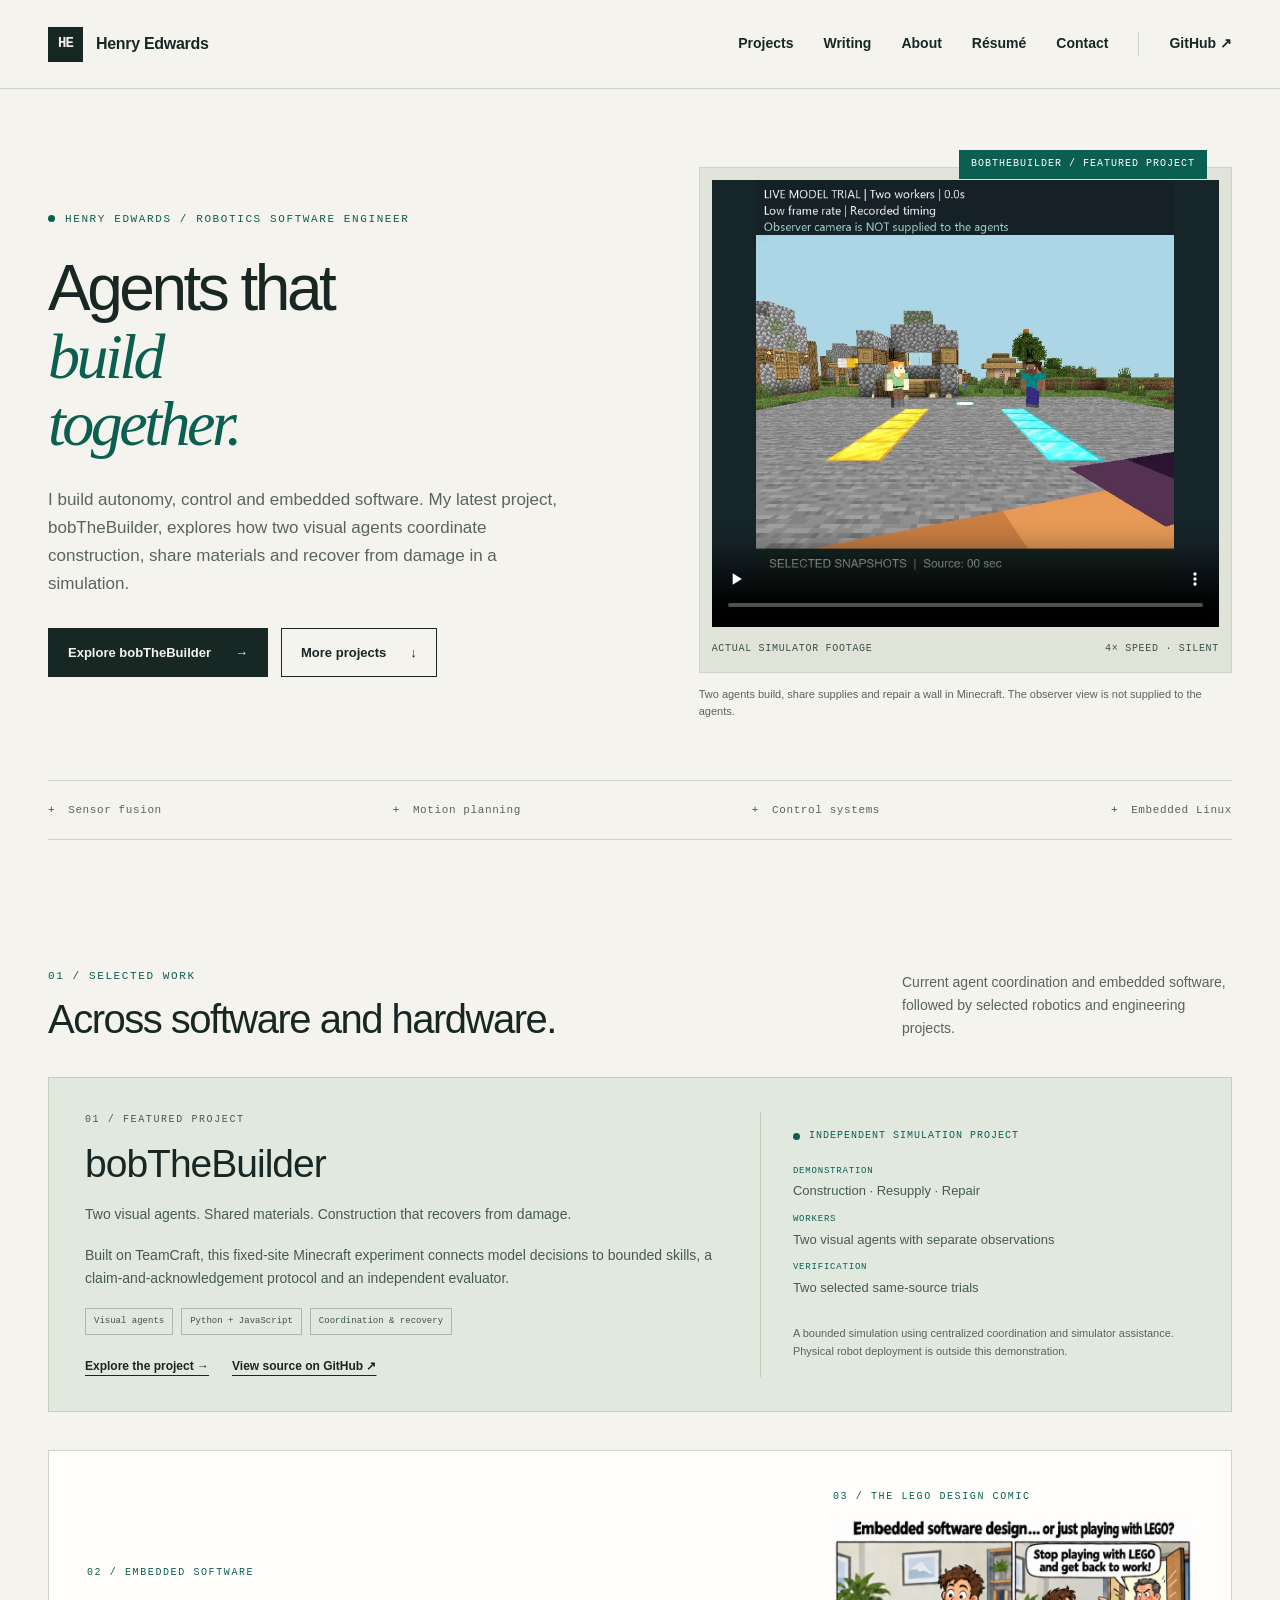
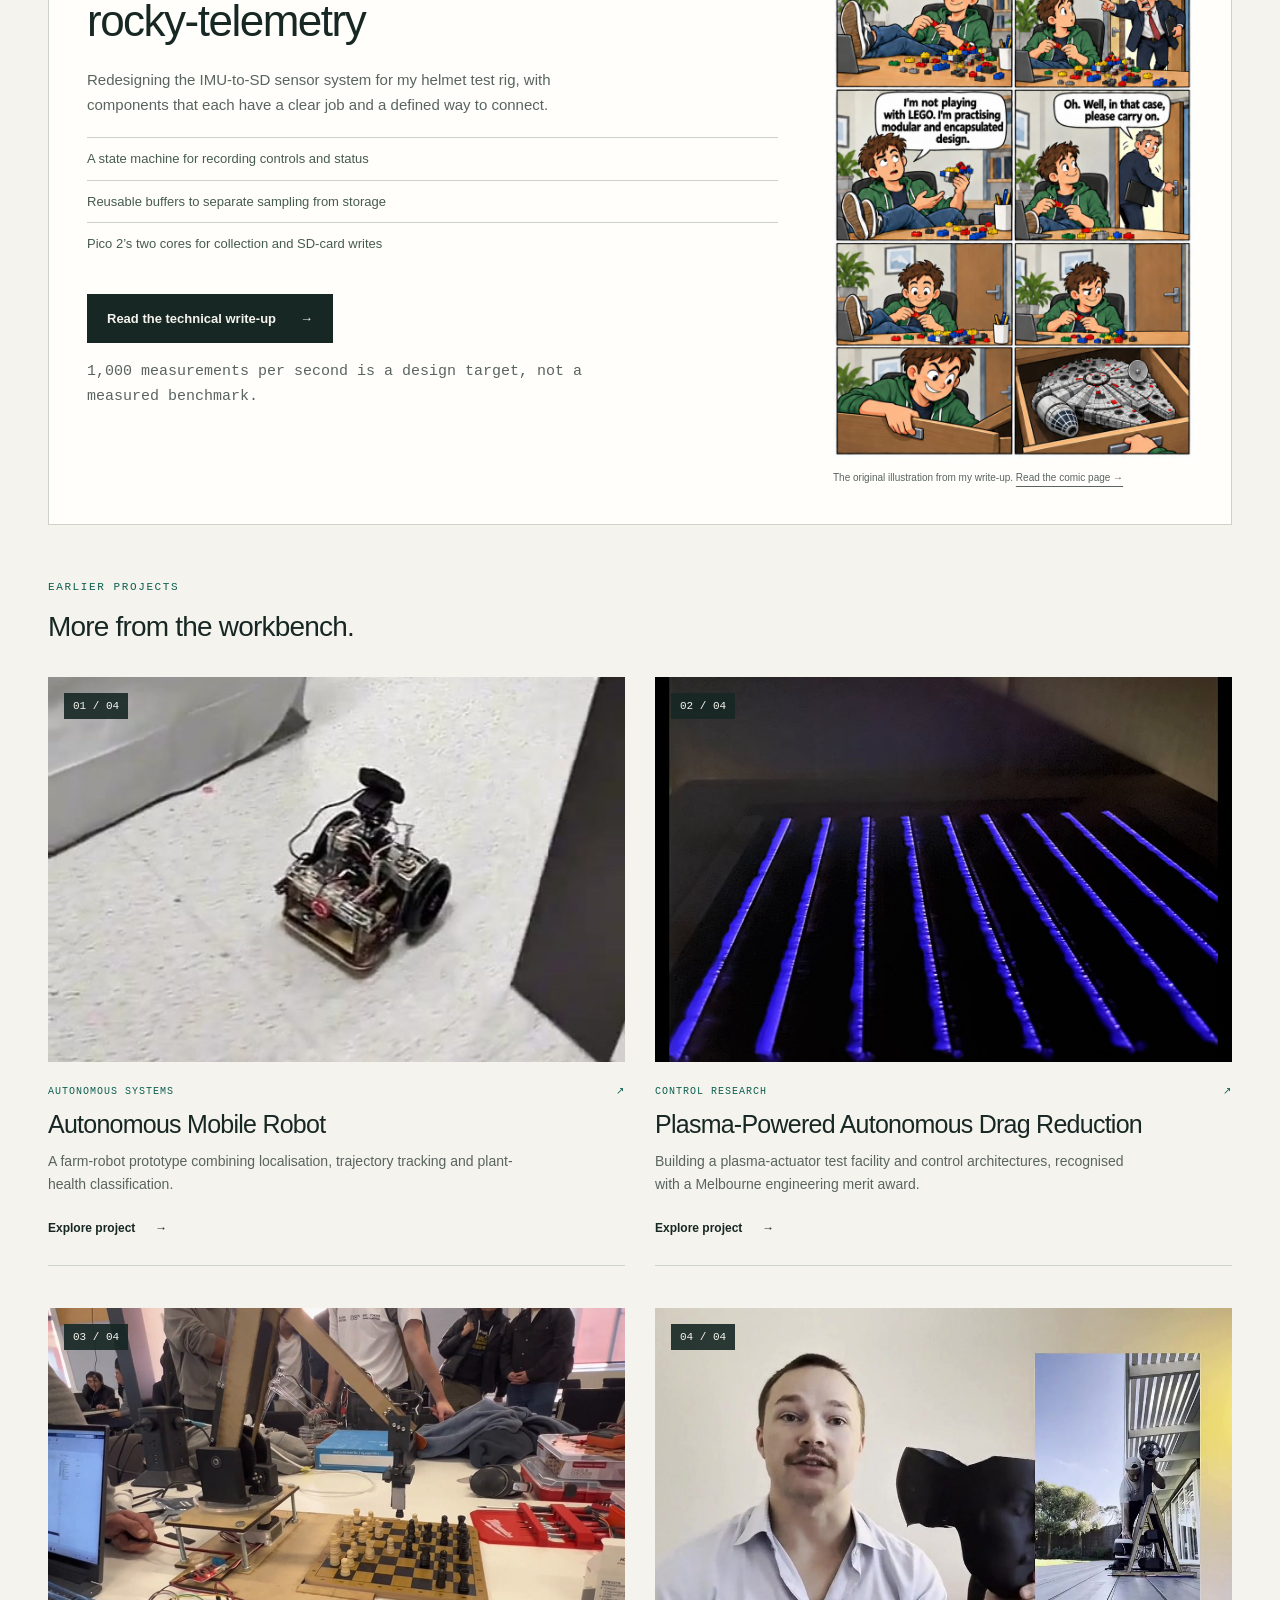
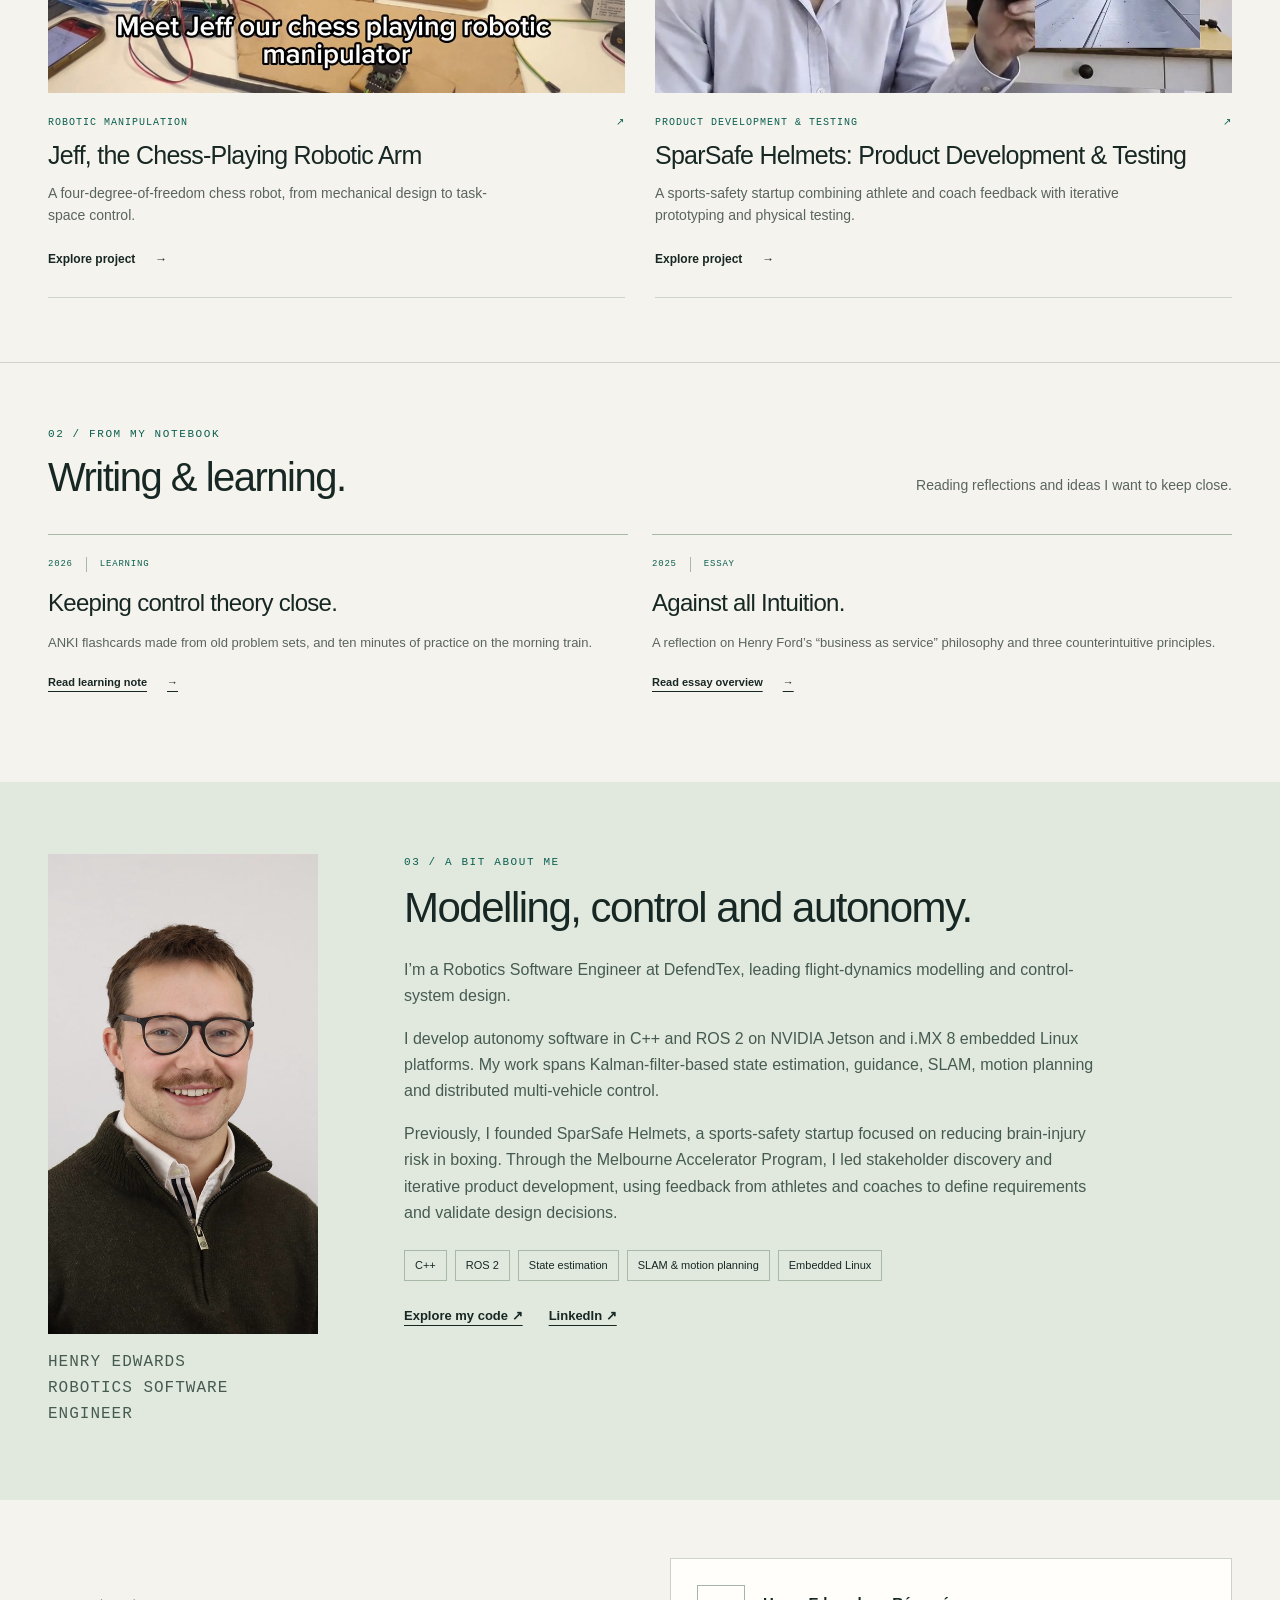
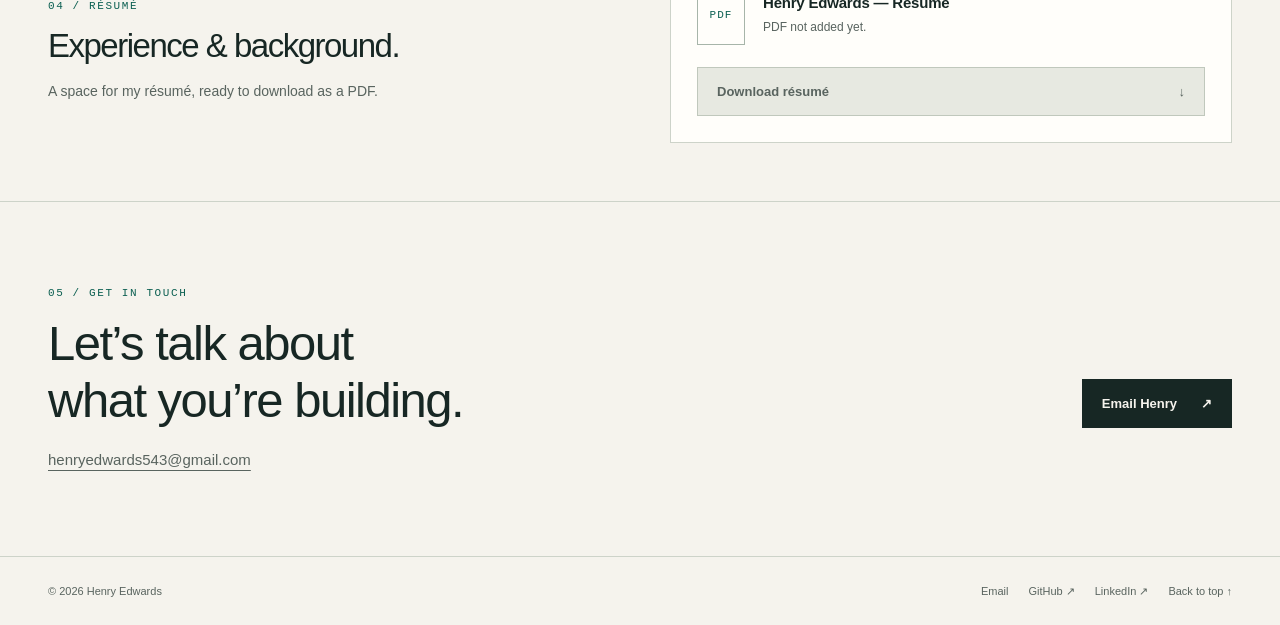
==== commit 8eca0413: "Publish approved SDR robot and helmet videos" ====
--- a/index.html
+++ b/index.html
@@ -1,2 +1,2 @@
 <!doctype html>
-<html lang="en"><head><meta charset="utf-8"><meta name="viewport" content="width=device-width,initial-scale=1"><meta name="description" content="Henry Edwards builds autonomy, control and embedded software. Explore bobTheBuilder, a visual-agent construction experiment, and rocky-telemetry firmware."><meta name="theme-color" content="#f5f3ed"><title>Henry Edwards | Robotics Software Engineer</title><link rel="icon" href="assets/favicon.svg" type="image/svg+xml"><link rel="stylesheet" href="assets/site.css"><script src="assets/site.js" defer></script></head><body id="top"><a class="skip-link" href="#main">Skip to content</a><header class="site-header"><div class="wrap nav"><a class="brand" href="index.html" aria-label="Henry Edwards home"><span class="brand-mark" aria-hidden="true">HE</span>Henry Edwards</a><button class="menu-toggle" type="button" aria-controls="site-navigation" aria-expanded="false">Menu</button><nav class="nav-links" id="site-navigation" aria-label="Main navigation"><a href="index.html#work">Projects</a><a href="index.html#notes">Writing</a><a href="index.html#about">About</a><a href="index.html#resume">Résumé</a><a href="index.html#contact">Contact</a><a href="https://github.com/hwedwards">GitHub <span aria-hidden="true">↗</span></a></nav></div></header><main id="main"><section class="hero"><div class="wrap"><div class="hero-grid"><div><p class="eyebrow green"><span class="signal" aria-hidden="true"></span>Henry Edwards / Robotics Software Engineer</p><h1>Agents that<br><em>build<br>together.</em></h1><p class="hero-description">I build autonomy, control and embedded software. My latest project, bobTheBuilder, explores how two visual agents coordinate construction, share materials and recover from damage in a simulation.</p><div class="button-row"><a class="button primary" href="projects/bob-the-builder.html">Explore bobTheBuilder <span aria-hidden="true">→</span></a><a class="button" href="#work">More projects <span aria-hidden="true">↓</span></a></div></div><div class="hero-visual"><span class="hero-index">BOBTHEBUILDER / FEATURED PROJECT</span><div class="image-frame hero-video-frame"><video class="hero-video" controls muted playsinline preload="none" poster="assets/media/bob-construction-snapshots-poster.jpg" width="640" height="684" aria-label="Selected snapshots from the bobTheBuilder construction and repair trial, silent, 17 seconds"><source src="assets/media/bob-construction-snapshots.mp4" type="video/mp4"><p><a href="assets/media/bob-construction-snapshots.mp4">Open the 4× simulation demo.</a></p></video><div class="image-caption"><span>Actual simulator footage</span><span>4× speed · Silent</span></div></div><p class="hero-media-note">Two agents build, share supplies and repair a wall in Minecraft. The observer view is not supplied to the agents.</p></div></div><div class="capabilities" aria-label="Areas of focus"><span>Sensor fusion</span><span>Motion planning</span><span>Control systems</span><span>Embedded Linux</span></div></div></section><section id="work" class="section"><div class="wrap"><div class="section-heading"><div><p class="eyebrow green">01 / Selected work</p><h2>Across software and hardware.</h2></div><p>Current agent coordination and embedded software, followed by selected robotics and engineering projects.</p></div><article class="current-project bob-feature" aria-labelledby="construction-title"><div class="current-copy"><p class="eyebrow green">01 / Featured project</p><h3 id="construction-title">bobTheBuilder</h3><p>Two visual agents. Shared materials. Construction that recovers from damage.</p><p>Built on TeamCraft, this fixed-site Minecraft experiment connects model decisions to bounded skills, a claim-and-acknowledgement protocol and an independent evaluator.</p><div class="current-tags"><span>Visual agents</span><span>Python + JavaScript</span><span>Coordination & recovery</span></div><div class="feature-links"><a href="projects/bob-the-builder.html">Explore the project →</a><a href="https://github.com/hwedwards/bobTheBuilder">View source on GitHub ↗</a></div></div><div class="current-context"><span class="current-status"><span class="signal" aria-hidden="true"></span>Independent simulation project</span><dl class="current-facts"><div><dt>Demonstration</dt><dd>Construction · Resupply · Repair</dd></div><div><dt>Workers</dt><dd>Two visual agents with separate observations</dd></div><div><dt>Verification</dt><dd>Two selected same-source trials</dd></div></dl><p class="current-stage">A bounded simulation using centralized coordination and simulator assistance. Physical robot deployment is outside this demonstration.</p></div></article><article class="logger-feature" aria-labelledby="logger-project-title"><div class="logger-feature-copy"><p class="eyebrow green">02 / Embedded software</p><h3 id="logger-project-title">rocky-telemetry</h3><p>Redesigning the IMU-to-SD sensor system for my helmet test rig, with components that each have a clear job and a defined way to connect.</p><ul class="logger-highlights"><li>A state machine for recording controls and status</li><li>Reusable buffers to separate sampling from storage</li><li>Pico 2’s two cores for collection and SD-card writes</li></ul><a class="button primary" href="projects/modular-pico-data-logger.html">Read the technical write-up <span aria-hidden="true">→</span></a><p class="logger-design-note">1,000 measurements per second is a design target, not a measured benchmark.</p></div><figure class="logger-comic"><p class="eyebrow green">03 / The LEGO design comic</p><a href="assets/media/pico-logger-lego.jpg" aria-label="Open the original LEGO software-design comic"><img src="assets/media/pico-logger-lego.jpg" width="800" height="1200" loading="lazy" alt="Henry’s original comic about comparing LEGO building with modular and encapsulated software design"></a><figcaption>The original illustration from my write-up. <a href="projects/lego-software-design-comic.html">Read the comic page →</a></figcaption></figure></article><div class="older-projects-heading"><p class="eyebrow green">Earlier projects</p><h3>More from the workbench.</h3></div><div class="project-grid"><a class="project-card" href="projects/autonomous-mobile-robot.html"><div class="project-image-wrap"><img src="assets/media/farm-poster.jpg" alt="Autonomous mobile robot navigating an indoor demonstration course" loading="lazy" width="900" height="600"><span class="project-count" aria-hidden="true">01 / 04</span></div><div class="project-text"><div class="project-meta"><span>Autonomous systems</span><span aria-hidden="true">↗</span></div><h3>Autonomous Mobile Robot</h3><p>A farm-robot prototype combining localisation, trajectory tracking and plant-health classification.</p><span class="text-link">Explore project <span aria-hidden="true">→</span></span></div></a><a class="project-card" href="projects/plasma-drag-reduction.html"><div class="project-image-wrap"><img src="assets/media/plasma-poster.jpg" alt="Glowing electrodes on the plasma-actuator prototype" loading="lazy" width="900" height="600"><span class="project-count" aria-hidden="true">02 / 04</span></div><div class="project-text"><div class="project-meta"><span>Control research</span><span aria-hidden="true">↗</span></div><h3>Plasma-Powered Autonomous Drag Reduction</h3><p>Building a plasma-actuator test facility and control architectures, recognised with a Melbourne engineering merit award.</p><span class="text-link">Explore project <span aria-hidden="true">→</span></span></div></a><a class="project-card" href="projects/jeff-chess-robot.html"><div class="project-image-wrap"><img src="assets/media/jeff-poster.jpg" alt="Jeff robotic arm positioned over a chessboard with chess pieces" loading="lazy" width="900" height="600"><span class="project-count" aria-hidden="true">03 / 04</span></div><div class="project-text"><div class="project-meta"><span>Robotic manipulation</span><span aria-hidden="true">↗</span></div><h3>Jeff, the Chess-Playing Robotic Arm</h3><p>A four-degree-of-freedom chess robot, from mechanical design to task-space control.</p><span class="text-link">Explore project <span aria-hidden="true">→</span></span></div></a><a class="project-card" href="projects/rocky-test-rig.html"><div class="project-image-wrap"><img src="assets/media/rocky-poster.jpg" alt="Rocky helmet prototype and custom impact-testing setup in project demonstration footage" loading="lazy" width="900" height="600"><span class="project-count" aria-hidden="true">04 / 04</span></div><div class="project-text"><div class="project-meta"><span>Product development & testing</span><span aria-hidden="true">↗</span></div><h3>SparSafe Helmets: Product Development & Testing</h3><p>A sports-safety startup combining athlete and coach feedback with iterative prototyping and physical testing.</p><span class="text-link">Explore project <span aria-hidden="true">→</span></span></div></a></div></div></section><section id="notes" class="notes-section"><div class="wrap"><div class="section-heading"><div><p class="eyebrow green">02 / From my notebook</p><h2>Writing & learning.</h2></div><p>Reading reflections and ideas I want to keep close.</p></div><div class="notes-grid"><article class="note-card"><div class="note-card-meta"><span>2026</span><span>Learning</span></div><h3><a href="notes/control-learning-flashcards.html">Keeping control theory close.</a></h3><p>ANKI flashcards made from old problem sets, and ten minutes of practice on the morning train.</p><a class="text-link" href="notes/control-learning-flashcards.html">Read learning note <span aria-hidden="true">→</span></a></article><article class="note-card"><div class="note-card-meta"><span>2025</span><span>Essay</span></div><h3><a href="notes/against-all-intuition.html">Against all Intuition.</a></h3><p>A reflection on Henry Ford’s “business as service” philosophy and three counterintuitive principles.</p><a class="text-link" href="notes/against-all-intuition.html">Read essay overview <span aria-hidden="true">→</span></a></article></div></div></section><section id="about" class="about"><div class="wrap about-grid"><div class="about-photo"><img class="portrait" src="assets/media/portrait.jpg" alt="Henry Edwards" width="480" height="480" loading="lazy"><p class="portrait-label">Henry Edwards<br>Robotics Software Engineer</p></div><div><p class="eyebrow">03 / A bit about me</p><h2>Modelling, control and autonomy.</h2><p>I’m a Robotics Software Engineer at DefendTex, leading flight-dynamics modelling and control-system design.</p><p>I develop autonomy software in C++ and ROS 2 on NVIDIA Jetson and i.MX 8 embedded Linux platforms. My work spans Kalman-filter-based state estimation, guidance, SLAM, motion planning and distributed multi-vehicle control.</p><p>Previously, I founded SparSafe Helmets, a sports-safety startup focused on reducing brain-injury risk in boxing. Through the Melbourne Accelerator Program, I led stakeholder discovery and iterative product development, using feedback from athletes and coaches to define requirements and validate design decisions.</p><div class="expertise" aria-label="Technical interests"><span class="tag">C++</span><span class="tag">ROS 2</span><span class="tag">State estimation</span><span class="tag">SLAM & motion planning</span><span class="tag">Embedded Linux</span></div><div class="about-links"><a href="https://github.com/hwedwards">Explore my code ↗</a><a href="https://www.linkedin.com/in/henry-edwards-7941b7172/">LinkedIn ↗</a></div></div></div></section><section id="resume" class="resume"><div class="wrap resume-grid"><div><p class="eyebrow green">04 / Résumé</p><h2>Experience & background.</h2><p class="resume-intro">A space for my résumé, ready to download as a PDF.</p></div><div class="resume-file"><span class="document-label" aria-hidden="true">PDF</span><div class="resume-file-copy"><h3>Henry Edwards — Résumé</h3><p id="resume-status">PDF not added yet.</p></div><button class="button resume-download" type="button" disabled aria-describedby="resume-status">Download résumé <span aria-hidden="true">↓</span></button><!-- To enable: add assets/docs/henry-edwards-resume.pdf, replace the disabled button with <a class="button primary resume-download" href="assets/docs/henry-edwards-resume.pdf" download>Download résumé ↓</a>, and update the status text. --></div></div></section><section id="contact" class="contact"><div class="wrap"><div class="contact-grid"><div><p class="eyebrow green">05 / Get in touch</p><h2>Let’s talk about<br>what you’re building.</h2></div><a class="button primary" href="mailto:henryedwards543@gmail.com">Email Henry <span aria-hidden="true">↗</span></a></div><p class="contact-address"><a href="mailto:henryedwards543@gmail.com">henryedwards543@gmail.com</a></p></div></section></main><footer class="site-footer"><div class="wrap footer-inner"><span>© 2026 Henry Edwards</span><div><a href="mailto:henryedwards543@gmail.com">Email</a><a href="https://github.com/hwedwards">GitHub ↗</a><a href="https://www.linkedin.com/in/henry-edwards-7941b7172/">LinkedIn ↗</a><a href="#top">Back to top ↑</a></div></div></footer></body></html>+<html lang="en"><head><meta charset="utf-8"><meta name="viewport" content="width=device-width,initial-scale=1"><meta name="description" content="Henry Edwards builds autonomy, control and embedded software. Explore bobTheBuilder, a visual-agent construction experiment, and rocky-telemetry firmware."><meta name="theme-color" content="#f5f3ed"><title>Henry Edwards | Robotics Software Engineer</title><link rel="icon" href="assets/favicon.svg" type="image/svg+xml"><link rel="stylesheet" href="assets/site.css"><script src="assets/site.js" defer></script></head><body id="top"><a class="skip-link" href="#main">Skip to content</a><header class="site-header"><div class="wrap nav"><a class="brand" href="index.html" aria-label="Henry Edwards home"><span class="brand-mark" aria-hidden="true">HE</span>Henry Edwards</a><button class="menu-toggle" type="button" aria-controls="site-navigation" aria-expanded="false">Menu</button><nav class="nav-links" id="site-navigation" aria-label="Main navigation"><a href="index.html#work">Projects</a><a href="index.html#notes">Writing</a><a href="index.html#about">About</a><a href="index.html#resume">Résumé</a><a href="index.html#contact">Contact</a><a href="https://github.com/hwedwards">GitHub <span aria-hidden="true">↗</span></a></nav></div></header><main id="main"><section class="hero"><div class="wrap"><div class="hero-grid"><div><p class="eyebrow green"><span class="signal" aria-hidden="true"></span>Henry Edwards / Robotics Software Engineer</p><h1>Agents that<br><em>build<br>together.</em></h1><p class="hero-description">I build autonomy, control and embedded software. My latest project, bobTheBuilder, explores how two visual agents coordinate construction, share materials and recover from damage in a simulation.</p><div class="button-row"><a class="button primary" href="projects/bob-the-builder.html">Explore bobTheBuilder <span aria-hidden="true">→</span></a><a class="button" href="#work">More projects <span aria-hidden="true">↓</span></a></div></div><div class="hero-visual"><span class="hero-index">BOBTHEBUILDER / FEATURED PROJECT</span><div class="image-frame hero-video-frame"><video class="hero-video" controls muted playsinline preload="none" poster="assets/media/bob-construction-snapshots-poster.jpg" width="640" height="684" aria-label="Selected snapshots from the bobTheBuilder construction and repair trial, silent, 17 seconds"><source src="assets/media/bob-construction-snapshots.mp4" type="video/mp4"><p><a href="assets/media/bob-construction-snapshots.mp4">Open the 4× simulation demo.</a></p></video><div class="image-caption"><span>Actual simulator footage</span><span>4× speed · Silent</span></div></div><p class="hero-media-note">Two agents build, share supplies and repair a wall in Minecraft. The observer view is not supplied to the agents.</p></div></div><div class="capabilities" aria-label="Areas of focus"><span>Sensor fusion</span><span>Motion planning</span><span>Control systems</span><span>Embedded Linux</span></div></div></section><section id="work" class="section"><div class="wrap"><div class="section-heading"><div><p class="eyebrow green">01 / Selected work</p><h2>Across software and hardware.</h2></div><p>Current agent coordination and embedded software, followed by selected robotics and engineering projects.</p></div><article class="current-project bob-feature" aria-labelledby="construction-title"><div class="current-copy"><p class="eyebrow green">01 / Featured project</p><h3 id="construction-title">bobTheBuilder</h3><p>Two visual agents. Shared materials. Construction that recovers from damage.</p><p>Built on TeamCraft, this fixed-site Minecraft experiment connects model decisions to bounded skills, a claim-and-acknowledgement protocol and an independent evaluator.</p><div class="current-tags"><span>Visual agents</span><span>Python + JavaScript</span><span>Coordination & recovery</span></div><div class="feature-links"><a href="projects/bob-the-builder.html">Explore the project →</a><a href="https://github.com/hwedwards/bobTheBuilder">View source on GitHub ↗</a></div></div><div class="current-context"><span class="current-status"><span class="signal" aria-hidden="true"></span>Independent simulation project</span><dl class="current-facts"><div><dt>Demonstration</dt><dd>Construction · Resupply · Repair</dd></div><div><dt>Workers</dt><dd>Two visual agents with separate observations</dd></div><div><dt>Verification</dt><dd>Two selected same-source trials</dd></div></dl><p class="current-stage">A bounded simulation using centralized coordination and simulator assistance. Physical robot deployment is outside this demonstration.</p></div></article><article class="logger-feature" aria-labelledby="logger-project-title"><div class="logger-feature-copy"><p class="eyebrow green">02 / Embedded software</p><h3 id="logger-project-title">rocky-telemetry</h3><p>Redesigning the IMU-to-SD sensor system for my helmet test rig, with components that each have a clear job and a defined way to connect.</p><ul class="logger-highlights"><li>A state machine for recording controls and status</li><li>Reusable buffers to separate sampling from storage</li><li>Pico 2’s two cores for collection and SD-card writes</li></ul><a class="button primary" href="projects/modular-pico-data-logger.html">Read the technical write-up <span aria-hidden="true">→</span></a><p class="logger-design-note">1,000 measurements per second is a design target, not a measured benchmark.</p></div><figure class="logger-comic"><p class="eyebrow green">03 / The LEGO design comic</p><a href="assets/media/pico-logger-lego.jpg" aria-label="Open the original LEGO software-design comic"><img src="assets/media/pico-logger-lego.jpg" width="800" height="1200" loading="lazy" alt="Henry’s original comic about comparing LEGO building with modular and encapsulated software design"></a><figcaption>The original illustration from my write-up. <a href="projects/lego-software-design-comic.html">Read the comic page →</a></figcaption></figure></article><div class="older-projects-heading"><p class="eyebrow green">Earlier projects</p><h3>More from the workbench.</h3></div><div class="project-grid"><a class="project-card" href="projects/autonomous-mobile-robot.html"><div class="project-image-wrap"><img src="assets/media/farm-poster-sdr-v2.jpg" alt="Autonomous mobile robot navigating an indoor demonstration course" loading="lazy" width="900" height="600"><span class="project-count" aria-hidden="true">01 / 04</span></div><div class="project-text"><div class="project-meta"><span>Autonomous systems</span><span aria-hidden="true">↗</span></div><h3>Autonomous Mobile Robot</h3><p>A farm-robot prototype combining localisation, trajectory tracking and plant-health classification.</p><span class="text-link">Explore project <span aria-hidden="true">→</span></span></div></a><a class="project-card" href="projects/plasma-drag-reduction.html"><div class="project-image-wrap"><img src="assets/media/plasma-poster.jpg" alt="Glowing electrodes on the plasma-actuator prototype" loading="lazy" width="900" height="600"><span class="project-count" aria-hidden="true">02 / 04</span></div><div class="project-text"><div class="project-meta"><span>Control research</span><span aria-hidden="true">↗</span></div><h3>Plasma-Powered Autonomous Drag Reduction</h3><p>Building a plasma-actuator test facility and control architectures, recognised with a Melbourne engineering merit award.</p><span class="text-link">Explore project <span aria-hidden="true">→</span></span></div></a><a class="project-card" href="projects/jeff-chess-robot.html"><div class="project-image-wrap"><img src="assets/media/jeff-poster.jpg" alt="Jeff robotic arm positioned over a chessboard with chess pieces" loading="lazy" width="900" height="600"><span class="project-count" aria-hidden="true">03 / 04</span></div><div class="project-text"><div class="project-meta"><span>Robotic manipulation</span><span aria-hidden="true">↗</span></div><h3>Jeff, the Chess-Playing Robotic Arm</h3><p>A four-degree-of-freedom chess robot, from mechanical design to task-space control.</p><span class="text-link">Explore project <span aria-hidden="true">→</span></span></div></a><a class="project-card" href="projects/rocky-test-rig.html"><div class="project-image-wrap"><img src="assets/media/rocky-poster-sdr-v2.jpg" alt="Rocky helmet prototype and custom impact-testing setup in project demonstration footage" loading="lazy" width="900" height="600"><span class="project-count" aria-hidden="true">04 / 04</span></div><div class="project-text"><div class="project-meta"><span>Product development & testing</span><span aria-hidden="true">↗</span></div><h3>SparSafe Helmets: Product Development & Testing</h3><p>A sports-safety startup combining athlete and coach feedback with iterative prototyping and physical testing.</p><span class="text-link">Explore project <span aria-hidden="true">→</span></span></div></a></div></div></section><section id="notes" class="notes-section"><div class="wrap"><div class="section-heading"><div><p class="eyebrow green">02 / From my notebook</p><h2>Writing & learning.</h2></div><p>Reading reflections and ideas I want to keep close.</p></div><div class="notes-grid"><article class="note-card"><div class="note-card-meta"><span>2026</span><span>Learning</span></div><h3><a href="notes/control-learning-flashcards.html">Keeping control theory close.</a></h3><p>ANKI flashcards made from old problem sets, and ten minutes of practice on the morning train.</p><a class="text-link" href="notes/control-learning-flashcards.html">Read learning note <span aria-hidden="true">→</span></a></article><article class="note-card"><div class="note-card-meta"><span>2025</span><span>Essay</span></div><h3><a href="notes/against-all-intuition.html">Against all Intuition.</a></h3><p>A reflection on Henry Ford’s “business as service” philosophy and three counterintuitive principles.</p><a class="text-link" href="notes/against-all-intuition.html">Read essay overview <span aria-hidden="true">→</span></a></article></div></div></section><section id="about" class="about"><div class="wrap about-grid"><div class="about-photo"><img class="portrait" src="assets/media/portrait.jpg" alt="Henry Edwards" width="480" height="480" loading="lazy"><p class="portrait-label">Henry Edwards<br>Robotics Software Engineer</p></div><div><p class="eyebrow">03 / A bit about me</p><h2>Modelling, control and autonomy.</h2><p>I’m a Robotics Software Engineer at DefendTex, leading flight-dynamics modelling and control-system design.</p><p>I develop autonomy software in C++ and ROS 2 on NVIDIA Jetson and i.MX 8 embedded Linux platforms. My work spans Kalman-filter-based state estimation, guidance, SLAM, motion planning and distributed multi-vehicle control.</p><p>Previously, I founded SparSafe Helmets, a sports-safety startup focused on reducing brain-injury risk in boxing. Through the Melbourne Accelerator Program, I led stakeholder discovery and iterative product development, using feedback from athletes and coaches to define requirements and validate design decisions.</p><div class="expertise" aria-label="Technical interests"><span class="tag">C++</span><span class="tag">ROS 2</span><span class="tag">State estimation</span><span class="tag">SLAM & motion planning</span><span class="tag">Embedded Linux</span></div><div class="about-links"><a href="https://github.com/hwedwards">Explore my code ↗</a><a href="https://www.linkedin.com/in/henry-edwards-7941b7172/">LinkedIn ↗</a></div></div></div></section><section id="resume" class="resume"><div class="wrap resume-grid"><div><p class="eyebrow green">04 / Résumé</p><h2>Experience & background.</h2><p class="resume-intro">A space for my résumé, ready to download as a PDF.</p></div><div class="resume-file"><span class="document-label" aria-hidden="true">PDF</span><div class="resume-file-copy"><h3>Henry Edwards — Résumé</h3><p id="resume-status">PDF not added yet.</p></div><button class="button resume-download" type="button" disabled aria-describedby="resume-status">Download résumé <span aria-hidden="true">↓</span></button><!-- To enable: add assets/docs/henry-edwards-resume.pdf, replace the disabled button with <a class="button primary resume-download" href="assets/docs/henry-edwards-resume.pdf" download>Download résumé ↓</a>, and update the status text. --></div></div></section><section id="contact" class="contact"><div class="wrap"><div class="contact-grid"><div><p class="eyebrow green">05 / Get in touch</p><h2>Let’s talk about<br>what you’re building.</h2></div><a class="button primary" href="mailto:henryedwards543@gmail.com">Email Henry <span aria-hidden="true">↗</span></a></div><p class="contact-address"><a href="mailto:henryedwards543@gmail.com">henryedwards543@gmail.com</a></p></div></section></main><footer class="site-footer"><div class="wrap footer-inner"><span>© 2026 Henry Edwards</span><div><a href="mailto:henryedwards543@gmail.com">Email</a><a href="https://github.com/hwedwards">GitHub ↗</a><a href="https://www.linkedin.com/in/henry-edwards-7941b7172/">LinkedIn ↗</a><a href="#top">Back to top ↑</a></div></div></footer></body></html>
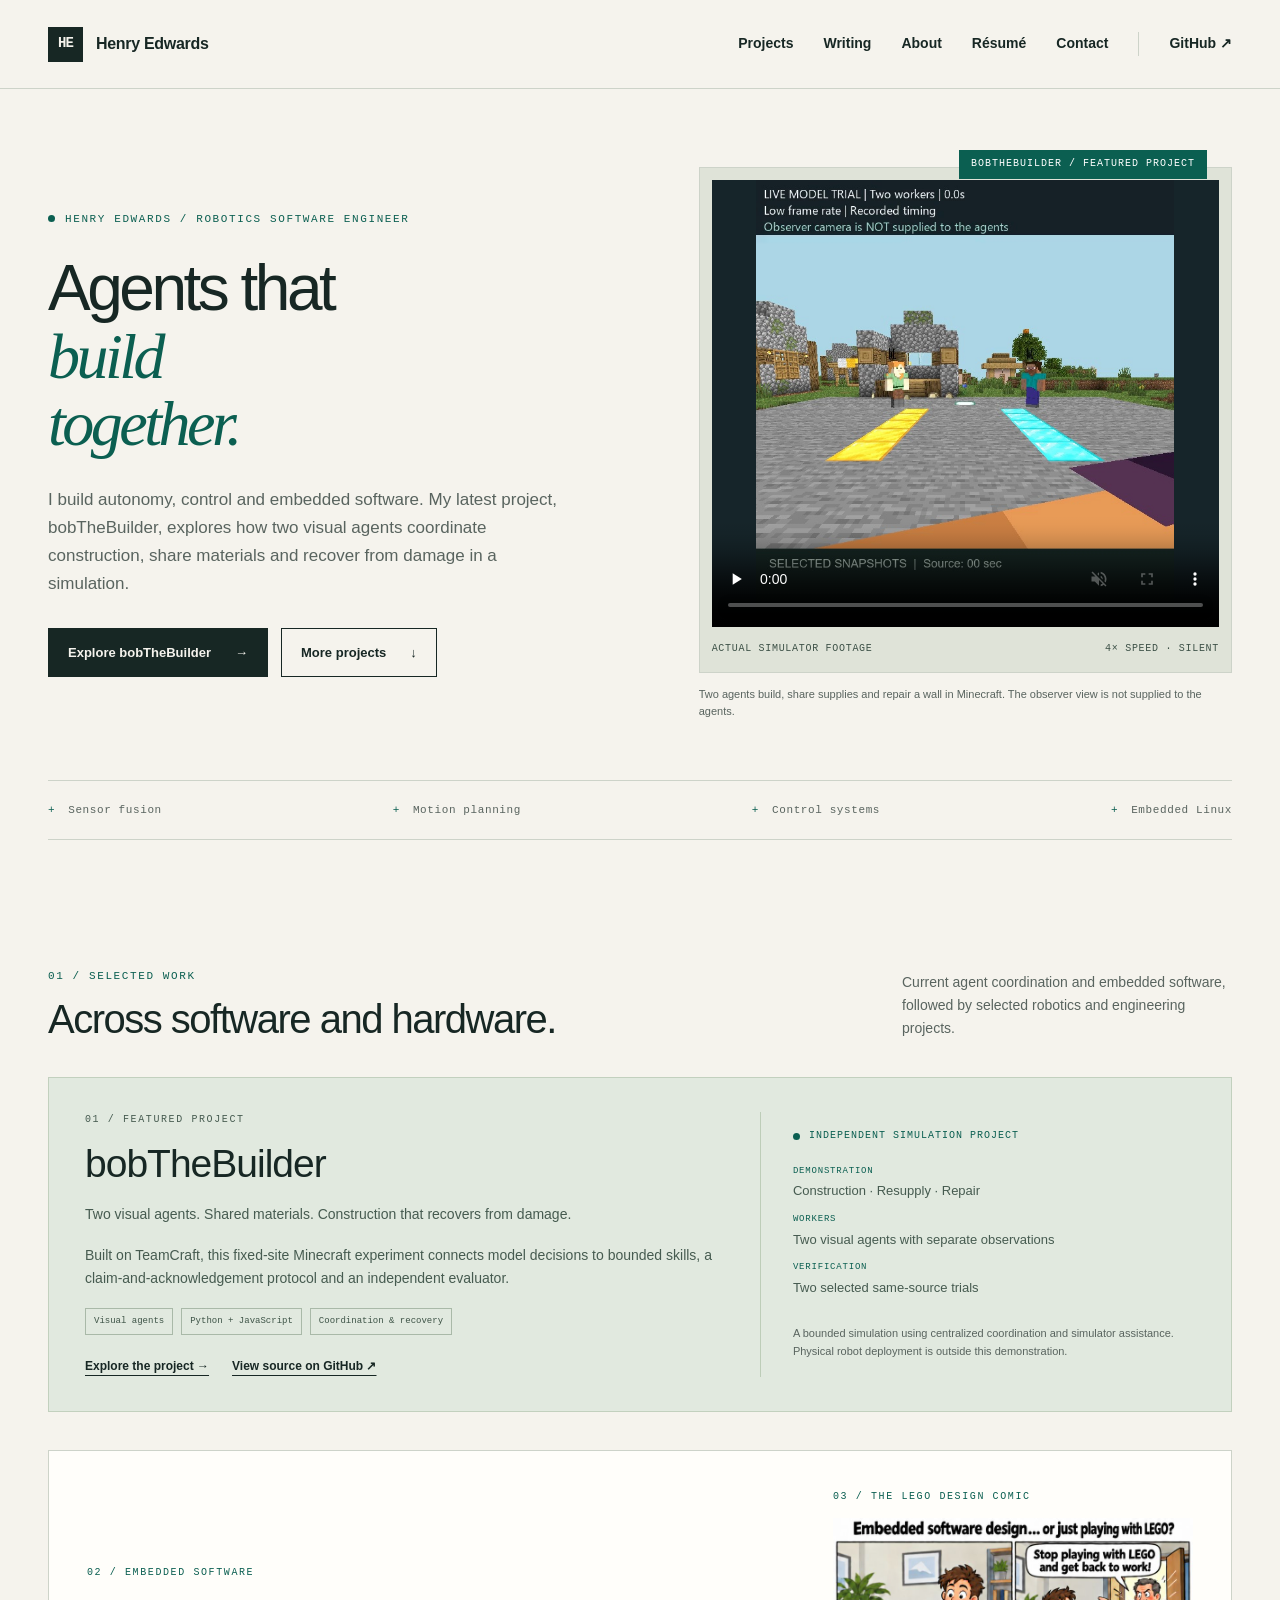
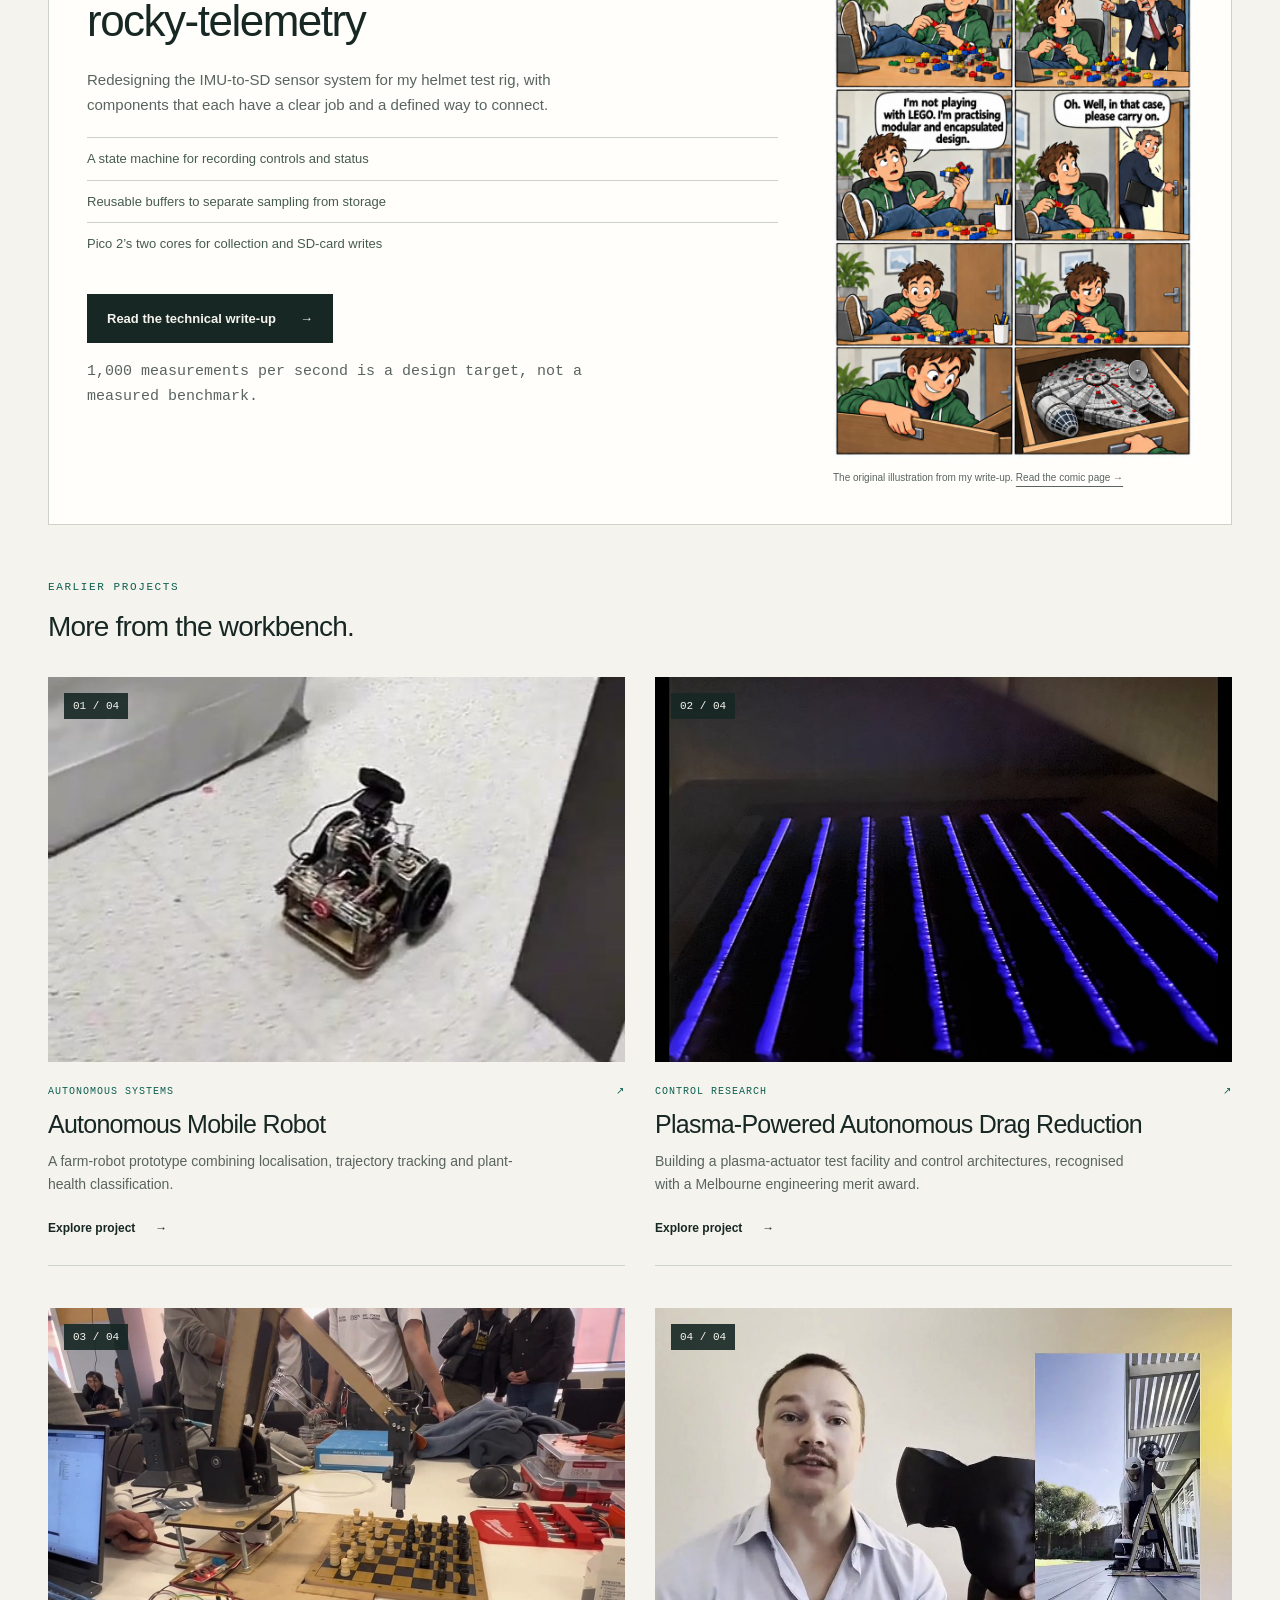
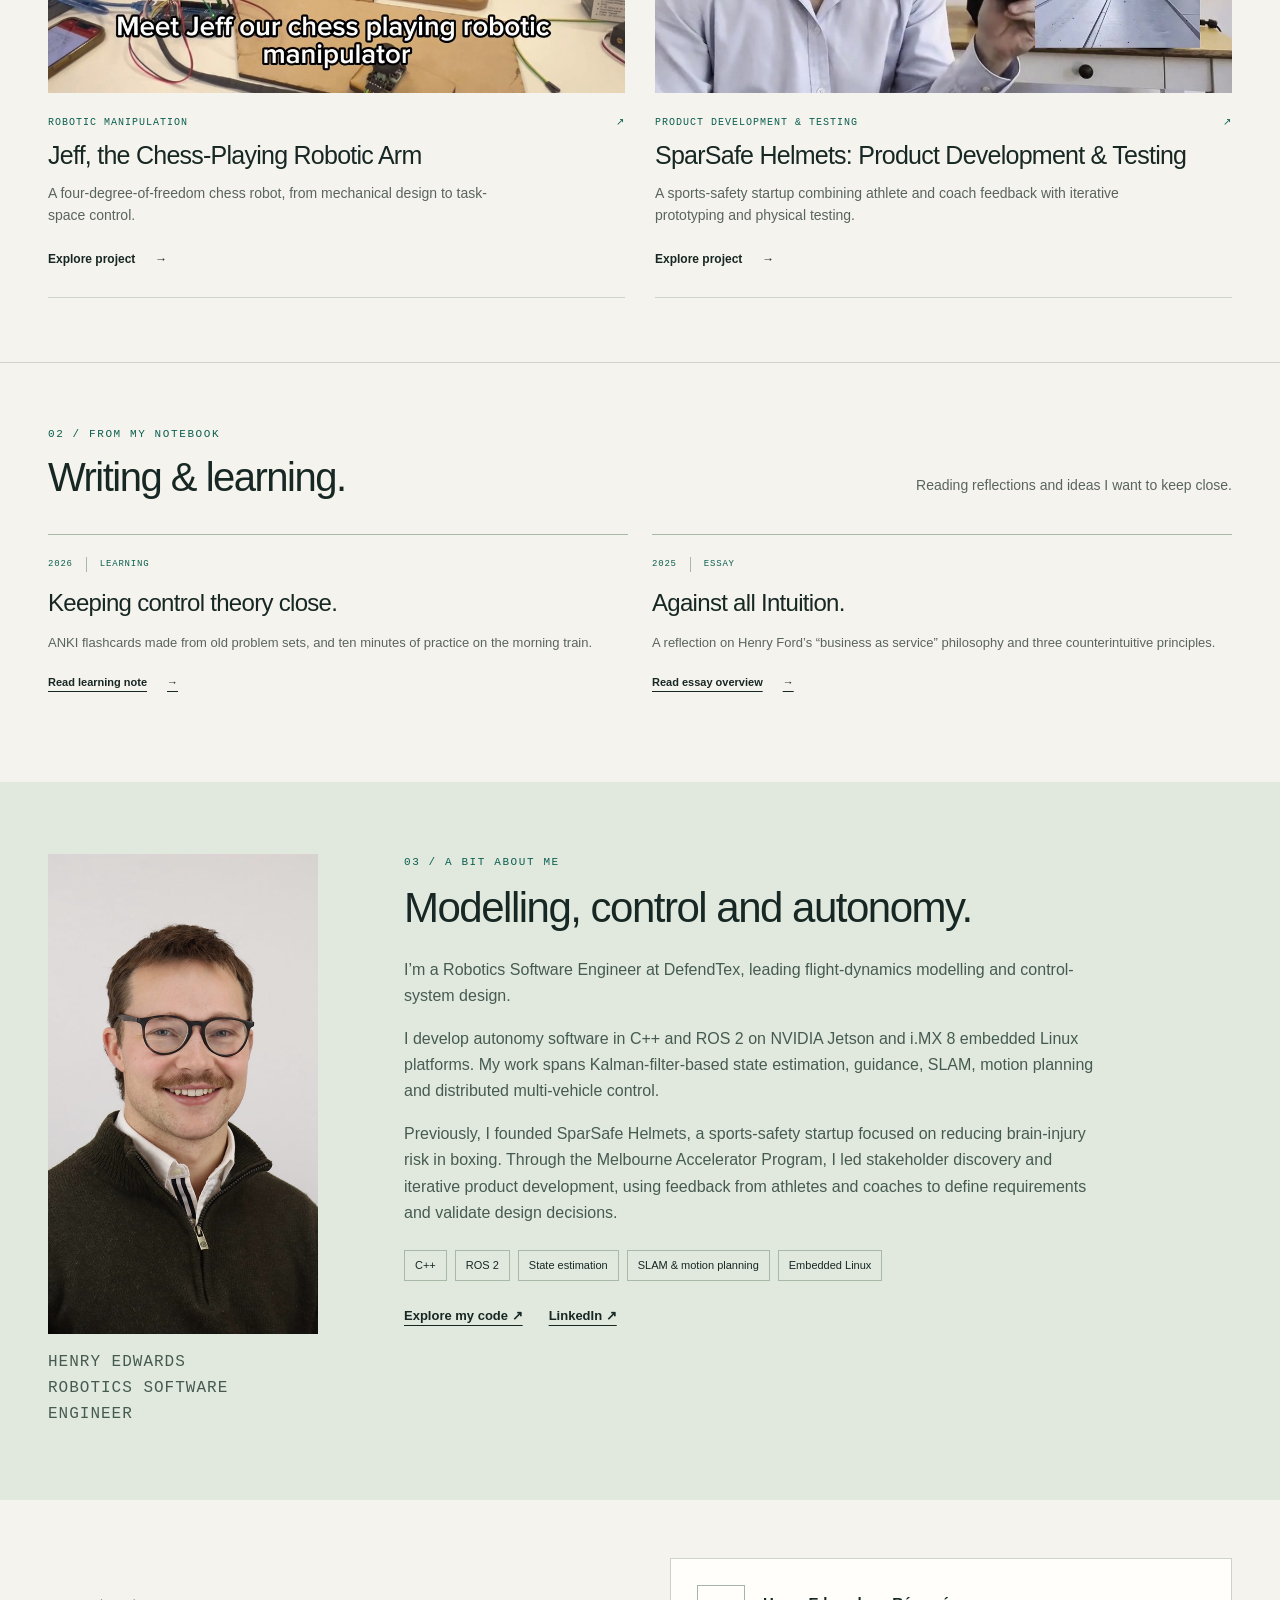
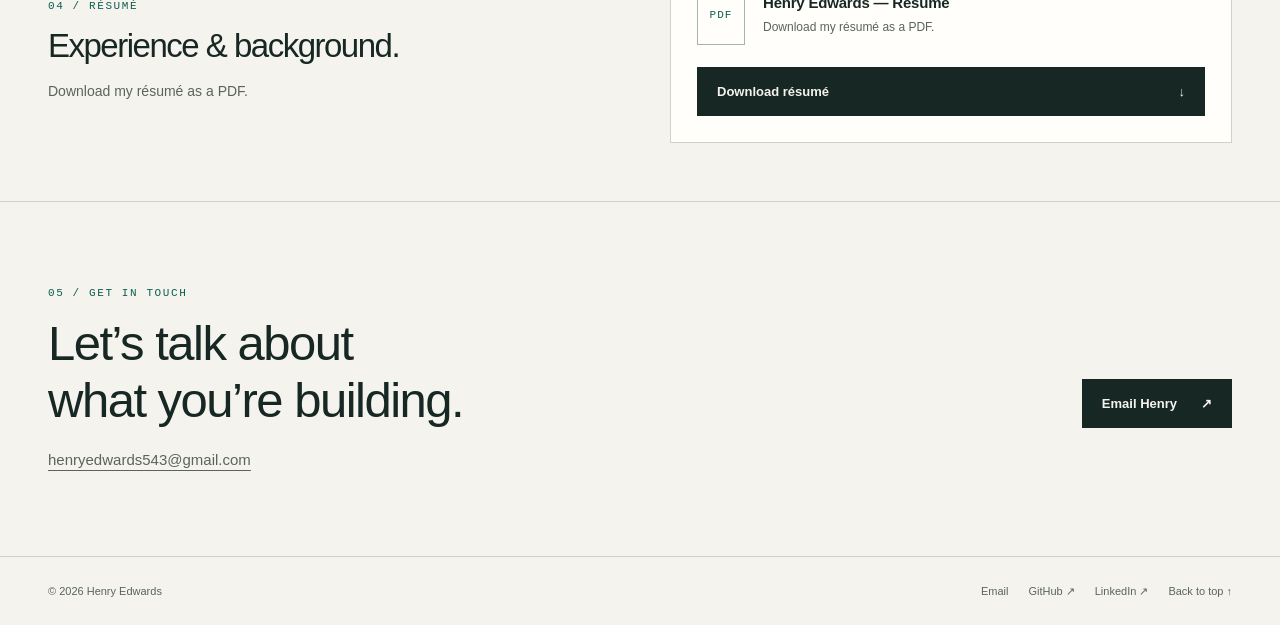
==== commit f1bc06c7: "Add supplied resume and enable download" ====
--- a/index.html
+++ b/index.html
@@ -1,2 +1,2 @@
 <!doctype html>
-<html lang="en"><head><meta charset="utf-8"><meta name="viewport" content="width=device-width,initial-scale=1"><meta name="description" content="Henry Edwards builds autonomy, control and embedded software. Explore bobTheBuilder, a visual-agent construction experiment, and rocky-telemetry firmware."><meta name="theme-color" content="#f5f3ed"><title>Henry Edwards | Robotics Software Engineer</title><link rel="icon" href="assets/favicon.svg" type="image/svg+xml"><link rel="stylesheet" href="assets/site.css"><script src="assets/site.js" defer></script></head><body id="top"><a class="skip-link" href="#main">Skip to content</a><header class="site-header"><div class="wrap nav"><a class="brand" href="index.html" aria-label="Henry Edwards home"><span class="brand-mark" aria-hidden="true">HE</span>Henry Edwards</a><button class="menu-toggle" type="button" aria-controls="site-navigation" aria-expanded="false">Menu</button><nav class="nav-links" id="site-navigation" aria-label="Main navigation"><a href="index.html#work">Projects</a><a href="index.html#notes">Writing</a><a href="index.html#about">About</a><a href="index.html#resume">Résumé</a><a href="index.html#contact">Contact</a><a href="https://github.com/hwedwards">GitHub <span aria-hidden="true">↗</span></a></nav></div></header><main id="main"><section class="hero"><div class="wrap"><div class="hero-grid"><div><p class="eyebrow green"><span class="signal" aria-hidden="true"></span>Henry Edwards / Robotics Software Engineer</p><h1>Agents that<br><em>build<br>together.</em></h1><p class="hero-description">I build autonomy, control and embedded software. My latest project, bobTheBuilder, explores how two visual agents coordinate construction, share materials and recover from damage in a simulation.</p><div class="button-row"><a class="button primary" href="projects/bob-the-builder.html">Explore bobTheBuilder <span aria-hidden="true">→</span></a><a class="button" href="#work">More projects <span aria-hidden="true">↓</span></a></div></div><div class="hero-visual"><span class="hero-index">BOBTHEBUILDER / FEATURED PROJECT</span><div class="image-frame hero-video-frame"><video class="hero-video" controls muted playsinline preload="none" poster="assets/media/bob-construction-snapshots-poster.jpg" width="640" height="684" aria-label="Selected snapshots from the bobTheBuilder construction and repair trial, silent, 17 seconds"><source src="assets/media/bob-construction-snapshots.mp4" type="video/mp4"><p><a href="assets/media/bob-construction-snapshots.mp4">Open the 4× simulation demo.</a></p></video><div class="image-caption"><span>Actual simulator footage</span><span>4× speed · Silent</span></div></div><p class="hero-media-note">Two agents build, share supplies and repair a wall in Minecraft. The observer view is not supplied to the agents.</p></div></div><div class="capabilities" aria-label="Areas of focus"><span>Sensor fusion</span><span>Motion planning</span><span>Control systems</span><span>Embedded Linux</span></div></div></section><section id="work" class="section"><div class="wrap"><div class="section-heading"><div><p class="eyebrow green">01 / Selected work</p><h2>Across software and hardware.</h2></div><p>Current agent coordination and embedded software, followed by selected robotics and engineering projects.</p></div><article class="current-project bob-feature" aria-labelledby="construction-title"><div class="current-copy"><p class="eyebrow green">01 / Featured project</p><h3 id="construction-title">bobTheBuilder</h3><p>Two visual agents. Shared materials. Construction that recovers from damage.</p><p>Built on TeamCraft, this fixed-site Minecraft experiment connects model decisions to bounded skills, a claim-and-acknowledgement protocol and an independent evaluator.</p><div class="current-tags"><span>Visual agents</span><span>Python + JavaScript</span><span>Coordination & recovery</span></div><div class="feature-links"><a href="projects/bob-the-builder.html">Explore the project →</a><a href="https://github.com/hwedwards/bobTheBuilder">View source on GitHub ↗</a></div></div><div class="current-context"><span class="current-status"><span class="signal" aria-hidden="true"></span>Independent simulation project</span><dl class="current-facts"><div><dt>Demonstration</dt><dd>Construction · Resupply · Repair</dd></div><div><dt>Workers</dt><dd>Two visual agents with separate observations</dd></div><div><dt>Verification</dt><dd>Two selected same-source trials</dd></div></dl><p class="current-stage">A bounded simulation using centralized coordination and simulator assistance. Physical robot deployment is outside this demonstration.</p></div></article><article class="logger-feature" aria-labelledby="logger-project-title"><div class="logger-feature-copy"><p class="eyebrow green">02 / Embedded software</p><h3 id="logger-project-title">rocky-telemetry</h3><p>Redesigning the IMU-to-SD sensor system for my helmet test rig, with components that each have a clear job and a defined way to connect.</p><ul class="logger-highlights"><li>A state machine for recording controls and status</li><li>Reusable buffers to separate sampling from storage</li><li>Pico 2’s two cores for collection and SD-card writes</li></ul><a class="button primary" href="projects/modular-pico-data-logger.html">Read the technical write-up <span aria-hidden="true">→</span></a><p class="logger-design-note">1,000 measurements per second is a design target, not a measured benchmark.</p></div><figure class="logger-comic"><p class="eyebrow green">03 / The LEGO design comic</p><a href="assets/media/pico-logger-lego.jpg" aria-label="Open the original LEGO software-design comic"><img src="assets/media/pico-logger-lego.jpg" width="800" height="1200" loading="lazy" alt="Henry’s original comic about comparing LEGO building with modular and encapsulated software design"></a><figcaption>The original illustration from my write-up. <a href="projects/lego-software-design-comic.html">Read the comic page →</a></figcaption></figure></article><div class="older-projects-heading"><p class="eyebrow green">Earlier projects</p><h3>More from the workbench.</h3></div><div class="project-grid"><a class="project-card" href="projects/autonomous-mobile-robot.html"><div class="project-image-wrap"><img src="assets/media/farm-poster-sdr-v2.jpg" alt="Autonomous mobile robot navigating an indoor demonstration course" loading="lazy" width="900" height="600"><span class="project-count" aria-hidden="true">01 / 04</span></div><div class="project-text"><div class="project-meta"><span>Autonomous systems</span><span aria-hidden="true">↗</span></div><h3>Autonomous Mobile Robot</h3><p>A farm-robot prototype combining localisation, trajectory tracking and plant-health classification.</p><span class="text-link">Explore project <span aria-hidden="true">→</span></span></div></a><a class="project-card" href="projects/plasma-drag-reduction.html"><div class="project-image-wrap"><img src="assets/media/plasma-poster.jpg" alt="Glowing electrodes on the plasma-actuator prototype" loading="lazy" width="900" height="600"><span class="project-count" aria-hidden="true">02 / 04</span></div><div class="project-text"><div class="project-meta"><span>Control research</span><span aria-hidden="true">↗</span></div><h3>Plasma-Powered Autonomous Drag Reduction</h3><p>Building a plasma-actuator test facility and control architectures, recognised with a Melbourne engineering merit award.</p><span class="text-link">Explore project <span aria-hidden="true">→</span></span></div></a><a class="project-card" href="projects/jeff-chess-robot.html"><div class="project-image-wrap"><img src="assets/media/jeff-poster.jpg" alt="Jeff robotic arm positioned over a chessboard with chess pieces" loading="lazy" width="900" height="600"><span class="project-count" aria-hidden="true">03 / 04</span></div><div class="project-text"><div class="project-meta"><span>Robotic manipulation</span><span aria-hidden="true">↗</span></div><h3>Jeff, the Chess-Playing Robotic Arm</h3><p>A four-degree-of-freedom chess robot, from mechanical design to task-space control.</p><span class="text-link">Explore project <span aria-hidden="true">→</span></span></div></a><a class="project-card" href="projects/rocky-test-rig.html"><div class="project-image-wrap"><img src="assets/media/rocky-poster-sdr-v2.jpg" alt="Rocky helmet prototype and custom impact-testing setup in project demonstration footage" loading="lazy" width="900" height="600"><span class="project-count" aria-hidden="true">04 / 04</span></div><div class="project-text"><div class="project-meta"><span>Product development & testing</span><span aria-hidden="true">↗</span></div><h3>SparSafe Helmets: Product Development & Testing</h3><p>A sports-safety startup combining athlete and coach feedback with iterative prototyping and physical testing.</p><span class="text-link">Explore project <span aria-hidden="true">→</span></span></div></a></div></div></section><section id="notes" class="notes-section"><div class="wrap"><div class="section-heading"><div><p class="eyebrow green">02 / From my notebook</p><h2>Writing & learning.</h2></div><p>Reading reflections and ideas I want to keep close.</p></div><div class="notes-grid"><article class="note-card"><div class="note-card-meta"><span>2026</span><span>Learning</span></div><h3><a href="notes/control-learning-flashcards.html">Keeping control theory close.</a></h3><p>ANKI flashcards made from old problem sets, and ten minutes of practice on the morning train.</p><a class="text-link" href="notes/control-learning-flashcards.html">Read learning note <span aria-hidden="true">→</span></a></article><article class="note-card"><div class="note-card-meta"><span>2025</span><span>Essay</span></div><h3><a href="notes/against-all-intuition.html">Against all Intuition.</a></h3><p>A reflection on Henry Ford’s “business as service” philosophy and three counterintuitive principles.</p><a class="text-link" href="notes/against-all-intuition.html">Read essay overview <span aria-hidden="true">→</span></a></article></div></div></section><section id="about" class="about"><div class="wrap about-grid"><div class="about-photo"><img class="portrait" src="assets/media/portrait.jpg" alt="Henry Edwards" width="480" height="480" loading="lazy"><p class="portrait-label">Henry Edwards<br>Robotics Software Engineer</p></div><div><p class="eyebrow">03 / A bit about me</p><h2>Modelling, control and autonomy.</h2><p>I’m a Robotics Software Engineer at DefendTex, leading flight-dynamics modelling and control-system design.</p><p>I develop autonomy software in C++ and ROS 2 on NVIDIA Jetson and i.MX 8 embedded Linux platforms. My work spans Kalman-filter-based state estimation, guidance, SLAM, motion planning and distributed multi-vehicle control.</p><p>Previously, I founded SparSafe Helmets, a sports-safety startup focused on reducing brain-injury risk in boxing. Through the Melbourne Accelerator Program, I led stakeholder discovery and iterative product development, using feedback from athletes and coaches to define requirements and validate design decisions.</p><div class="expertise" aria-label="Technical interests"><span class="tag">C++</span><span class="tag">ROS 2</span><span class="tag">State estimation</span><span class="tag">SLAM & motion planning</span><span class="tag">Embedded Linux</span></div><div class="about-links"><a href="https://github.com/hwedwards">Explore my code ↗</a><a href="https://www.linkedin.com/in/henry-edwards-7941b7172/">LinkedIn ↗</a></div></div></div></section><section id="resume" class="resume"><div class="wrap resume-grid"><div><p class="eyebrow green">04 / Résumé</p><h2>Experience & background.</h2><p class="resume-intro">A space for my résumé, ready to download as a PDF.</p></div><div class="resume-file"><span class="document-label" aria-hidden="true">PDF</span><div class="resume-file-copy"><h3>Henry Edwards — Résumé</h3><p id="resume-status">PDF not added yet.</p></div><button class="button resume-download" type="button" disabled aria-describedby="resume-status">Download résumé <span aria-hidden="true">↓</span></button><!-- To enable: add assets/docs/henry-edwards-resume.pdf, replace the disabled button with <a class="button primary resume-download" href="assets/docs/henry-edwards-resume.pdf" download>Download résumé ↓</a>, and update the status text. --></div></div></section><section id="contact" class="contact"><div class="wrap"><div class="contact-grid"><div><p class="eyebrow green">05 / Get in touch</p><h2>Let’s talk about<br>what you’re building.</h2></div><a class="button primary" href="mailto:henryedwards543@gmail.com">Email Henry <span aria-hidden="true">↗</span></a></div><p class="contact-address"><a href="mailto:henryedwards543@gmail.com">henryedwards543@gmail.com</a></p></div></section></main><footer class="site-footer"><div class="wrap footer-inner"><span>© 2026 Henry Edwards</span><div><a href="mailto:henryedwards543@gmail.com">Email</a><a href="https://github.com/hwedwards">GitHub ↗</a><a href="https://www.linkedin.com/in/henry-edwards-7941b7172/">LinkedIn ↗</a><a href="#top">Back to top ↑</a></div></div></footer></body></html>+<html lang="en"><head><meta charset="utf-8"><meta name="viewport" content="width=device-width,initial-scale=1"><meta name="description" content="Henry Edwards builds autonomy, control and embedded software. Explore bobTheBuilder, a visual-agent construction experiment, and rocky-telemetry firmware."><meta name="theme-color" content="#f5f3ed"><title>Henry Edwards | Robotics Software Engineer</title><link rel="icon" href="assets/favicon.svg" type="image/svg+xml"><link rel="stylesheet" href="assets/site.css"><script src="assets/site.js" defer></script></head><body id="top"><a class="skip-link" href="#main">Skip to content</a><header class="site-header"><div class="wrap nav"><a class="brand" href="index.html" aria-label="Henry Edwards home"><span class="brand-mark" aria-hidden="true">HE</span>Henry Edwards</a><button class="menu-toggle" type="button" aria-controls="site-navigation" aria-expanded="false">Menu</button><nav class="nav-links" id="site-navigation" aria-label="Main navigation"><a href="index.html#work">Projects</a><a href="index.html#notes">Writing</a><a href="index.html#about">About</a><a href="index.html#resume">Résumé</a><a href="index.html#contact">Contact</a><a href="https://github.com/hwedwards">GitHub <span aria-hidden="true">↗</span></a></nav></div></header><main id="main"><section class="hero"><div class="wrap"><div class="hero-grid"><div><p class="eyebrow green"><span class="signal" aria-hidden="true"></span>Henry Edwards / Robotics Software Engineer</p><h1>Agents that<br><em>build<br>together.</em></h1><p class="hero-description">I build autonomy, control and embedded software. My latest project, bobTheBuilder, explores how two visual agents coordinate construction, share materials and recover from damage in a simulation.</p><div class="button-row"><a class="button primary" href="projects/bob-the-builder.html">Explore bobTheBuilder <span aria-hidden="true">→</span></a><a class="button" href="#work">More projects <span aria-hidden="true">↓</span></a></div></div><div class="hero-visual"><span class="hero-index">BOBTHEBUILDER / FEATURED PROJECT</span><div class="image-frame hero-video-frame"><video class="hero-video" controls muted playsinline preload="none" poster="assets/media/bob-construction-snapshots-poster.jpg" width="640" height="684" aria-label="Selected snapshots from the bobTheBuilder construction and repair trial, silent, 17 seconds"><source src="assets/media/bob-construction-snapshots.mp4" type="video/mp4"><p><a href="assets/media/bob-construction-snapshots.mp4">Open the 4× simulation demo.</a></p></video><div class="image-caption"><span>Actual simulator footage</span><span>4× speed · Silent</span></div></div><p class="hero-media-note">Two agents build, share supplies and repair a wall in Minecraft. The observer view is not supplied to the agents.</p></div></div><div class="capabilities" aria-label="Areas of focus"><span>Sensor fusion</span><span>Motion planning</span><span>Control systems</span><span>Embedded Linux</span></div></div></section><section id="work" class="section"><div class="wrap"><div class="section-heading"><div><p class="eyebrow green">01 / Selected work</p><h2>Across software and hardware.</h2></div><p>Current agent coordination and embedded software, followed by selected robotics and engineering projects.</p></div><article class="current-project bob-feature" aria-labelledby="construction-title"><div class="current-copy"><p class="eyebrow green">01 / Featured project</p><h3 id="construction-title">bobTheBuilder</h3><p>Two visual agents. Shared materials. Construction that recovers from damage.</p><p>Built on TeamCraft, this fixed-site Minecraft experiment connects model decisions to bounded skills, a claim-and-acknowledgement protocol and an independent evaluator.</p><div class="current-tags"><span>Visual agents</span><span>Python + JavaScript</span><span>Coordination & recovery</span></div><div class="feature-links"><a href="projects/bob-the-builder.html">Explore the project →</a><a href="https://github.com/hwedwards/bobTheBuilder">View source on GitHub ↗</a></div></div><div class="current-context"><span class="current-status"><span class="signal" aria-hidden="true"></span>Independent simulation project</span><dl class="current-facts"><div><dt>Demonstration</dt><dd>Construction · Resupply · Repair</dd></div><div><dt>Workers</dt><dd>Two visual agents with separate observations</dd></div><div><dt>Verification</dt><dd>Two selected same-source trials</dd></div></dl><p class="current-stage">A bounded simulation using centralized coordination and simulator assistance. Physical robot deployment is outside this demonstration.</p></div></article><article class="logger-feature" aria-labelledby="logger-project-title"><div class="logger-feature-copy"><p class="eyebrow green">02 / Embedded software</p><h3 id="logger-project-title">rocky-telemetry</h3><p>Redesigning the IMU-to-SD sensor system for my helmet test rig, with components that each have a clear job and a defined way to connect.</p><ul class="logger-highlights"><li>A state machine for recording controls and status</li><li>Reusable buffers to separate sampling from storage</li><li>Pico 2’s two cores for collection and SD-card writes</li></ul><a class="button primary" href="projects/modular-pico-data-logger.html">Read the technical write-up <span aria-hidden="true">→</span></a><p class="logger-design-note">1,000 measurements per second is a design target, not a measured benchmark.</p></div><figure class="logger-comic"><p class="eyebrow green">03 / The LEGO design comic</p><a href="assets/media/pico-logger-lego.jpg" aria-label="Open the original LEGO software-design comic"><img src="assets/media/pico-logger-lego.jpg" width="800" height="1200" loading="lazy" alt="Henry’s original comic about comparing LEGO building with modular and encapsulated software design"></a><figcaption>The original illustration from my write-up. <a href="projects/lego-software-design-comic.html">Read the comic page →</a></figcaption></figure></article><div class="older-projects-heading"><p class="eyebrow green">Earlier projects</p><h3>More from the workbench.</h3></div><div class="project-grid"><a class="project-card" href="projects/autonomous-mobile-robot.html"><div class="project-image-wrap"><img src="assets/media/farm-poster-sdr-v2.jpg" alt="Autonomous mobile robot navigating an indoor demonstration course" loading="lazy" width="900" height="600"><span class="project-count" aria-hidden="true">01 / 04</span></div><div class="project-text"><div class="project-meta"><span>Autonomous systems</span><span aria-hidden="true">↗</span></div><h3>Autonomous Mobile Robot</h3><p>A farm-robot prototype combining localisation, trajectory tracking and plant-health classification.</p><span class="text-link">Explore project <span aria-hidden="true">→</span></span></div></a><a class="project-card" href="projects/plasma-drag-reduction.html"><div class="project-image-wrap"><img src="assets/media/plasma-poster.jpg" alt="Glowing electrodes on the plasma-actuator prototype" loading="lazy" width="900" height="600"><span class="project-count" aria-hidden="true">02 / 04</span></div><div class="project-text"><div class="project-meta"><span>Control research</span><span aria-hidden="true">↗</span></div><h3>Plasma-Powered Autonomous Drag Reduction</h3><p>Building a plasma-actuator test facility and control architectures, recognised with a Melbourne engineering merit award.</p><span class="text-link">Explore project <span aria-hidden="true">→</span></span></div></a><a class="project-card" href="projects/jeff-chess-robot.html"><div class="project-image-wrap"><img src="assets/media/jeff-poster.jpg" alt="Jeff robotic arm positioned over a chessboard with chess pieces" loading="lazy" width="900" height="600"><span class="project-count" aria-hidden="true">03 / 04</span></div><div class="project-text"><div class="project-meta"><span>Robotic manipulation</span><span aria-hidden="true">↗</span></div><h3>Jeff, the Chess-Playing Robotic Arm</h3><p>A four-degree-of-freedom chess robot, from mechanical design to task-space control.</p><span class="text-link">Explore project <span aria-hidden="true">→</span></span></div></a><a class="project-card" href="projects/rocky-test-rig.html"><div class="project-image-wrap"><img src="assets/media/rocky-poster-sdr-v2.jpg" alt="Rocky helmet prototype and custom impact-testing setup in project demonstration footage" loading="lazy" width="900" height="600"><span class="project-count" aria-hidden="true">04 / 04</span></div><div class="project-text"><div class="project-meta"><span>Product development & testing</span><span aria-hidden="true">↗</span></div><h3>SparSafe Helmets: Product Development & Testing</h3><p>A sports-safety startup combining athlete and coach feedback with iterative prototyping and physical testing.</p><span class="text-link">Explore project <span aria-hidden="true">→</span></span></div></a></div></div></section><section id="notes" class="notes-section"><div class="wrap"><div class="section-heading"><div><p class="eyebrow green">02 / From my notebook</p><h2>Writing & learning.</h2></div><p>Reading reflections and ideas I want to keep close.</p></div><div class="notes-grid"><article class="note-card"><div class="note-card-meta"><span>2026</span><span>Learning</span></div><h3><a href="notes/control-learning-flashcards.html">Keeping control theory close.</a></h3><p>ANKI flashcards made from old problem sets, and ten minutes of practice on the morning train.</p><a class="text-link" href="notes/control-learning-flashcards.html">Read learning note <span aria-hidden="true">→</span></a></article><article class="note-card"><div class="note-card-meta"><span>2025</span><span>Essay</span></div><h3><a href="notes/against-all-intuition.html">Against all Intuition.</a></h3><p>A reflection on Henry Ford’s “business as service” philosophy and three counterintuitive principles.</p><a class="text-link" href="notes/against-all-intuition.html">Read essay overview <span aria-hidden="true">→</span></a></article></div></div></section><section id="about" class="about"><div class="wrap about-grid"><div class="about-photo"><img class="portrait" src="assets/media/portrait.jpg" alt="Henry Edwards" width="480" height="480" loading="lazy"><p class="portrait-label">Henry Edwards<br>Robotics Software Engineer</p></div><div><p class="eyebrow">03 / A bit about me</p><h2>Modelling, control and autonomy.</h2><p>I’m a Robotics Software Engineer at DefendTex, leading flight-dynamics modelling and control-system design.</p><p>I develop autonomy software in C++ and ROS 2 on NVIDIA Jetson and i.MX 8 embedded Linux platforms. My work spans Kalman-filter-based state estimation, guidance, SLAM, motion planning and distributed multi-vehicle control.</p><p>Previously, I founded SparSafe Helmets, a sports-safety startup focused on reducing brain-injury risk in boxing. Through the Melbourne Accelerator Program, I led stakeholder discovery and iterative product development, using feedback from athletes and coaches to define requirements and validate design decisions.</p><div class="expertise" aria-label="Technical interests"><span class="tag">C++</span><span class="tag">ROS 2</span><span class="tag">State estimation</span><span class="tag">SLAM & motion planning</span><span class="tag">Embedded Linux</span></div><div class="about-links"><a href="https://github.com/hwedwards">Explore my code ↗</a><a href="https://www.linkedin.com/in/henry-edwards-7941b7172/">LinkedIn ↗</a></div></div></div></section><section id="resume" class="resume"><div class="wrap resume-grid"><div><p class="eyebrow green">04 / Résumé</p><h2>Experience & background.</h2><p class="resume-intro">Download my résumé as a PDF.</p></div><div class="resume-file"><span class="document-label" aria-hidden="true">PDF</span><div class="resume-file-copy"><h3>Henry Edwards — Résumé</h3><p id="resume-status">Download my résumé as a PDF.</p></div><a class="button primary resume-download" href="assets/resume.pdf" download aria-describedby="resume-status">Download résumé <span aria-hidden="true">↓</span></a></div></div></section><section id="contact" class="contact"><div class="wrap"><div class="contact-grid"><div><p class="eyebrow green">05 / Get in touch</p><h2>Let’s talk about<br>what you’re building.</h2></div><a class="button primary" href="mailto:henryedwards543@gmail.com">Email Henry <span aria-hidden="true">↗</span></a></div><p class="contact-address"><a href="mailto:henryedwards543@gmail.com">henryedwards543@gmail.com</a></p></div></section></main><footer class="site-footer"><div class="wrap footer-inner"><span>© 2026 Henry Edwards</span><div><a href="mailto:henryedwards543@gmail.com">Email</a><a href="https://github.com/hwedwards">GitHub ↗</a><a href="https://www.linkedin.com/in/henry-edwards-7941b7172/">LinkedIn ↗</a><a href="#top">Back to top ↑</a></div></div></footer></body></html>
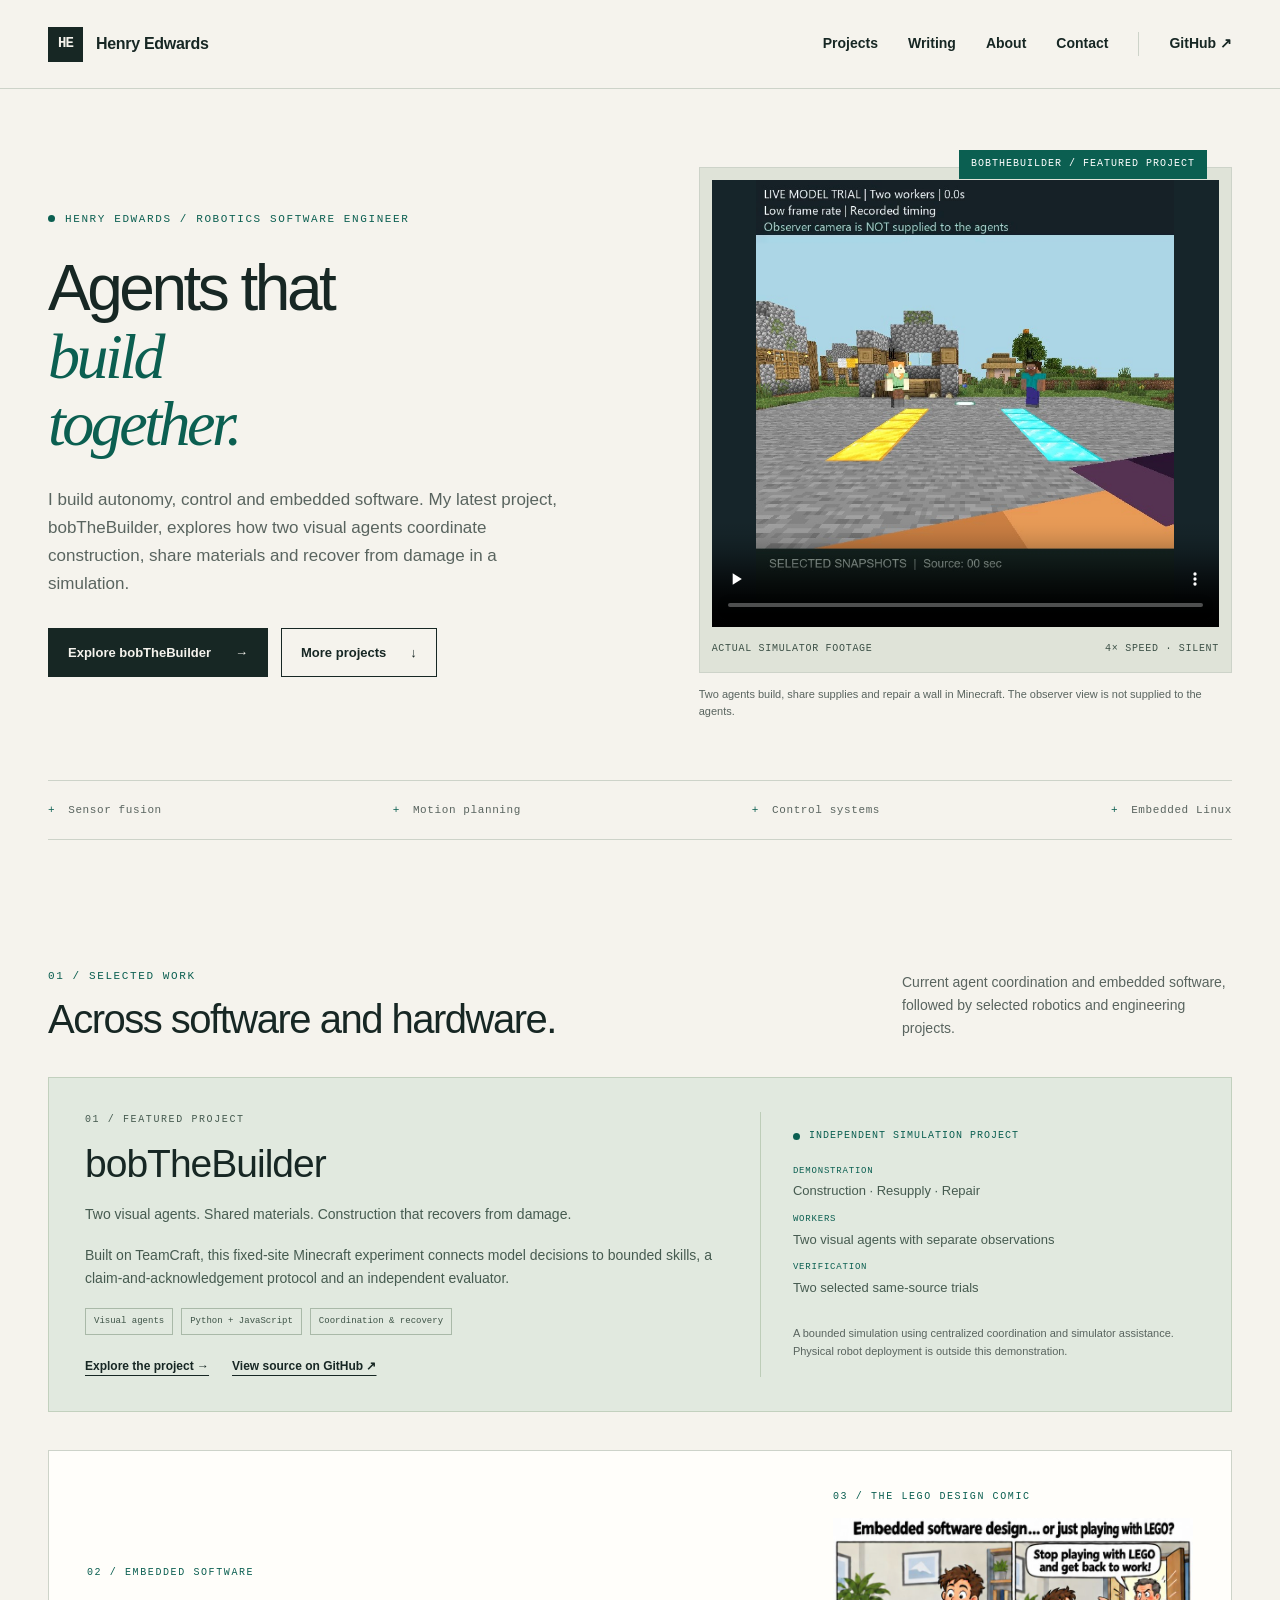
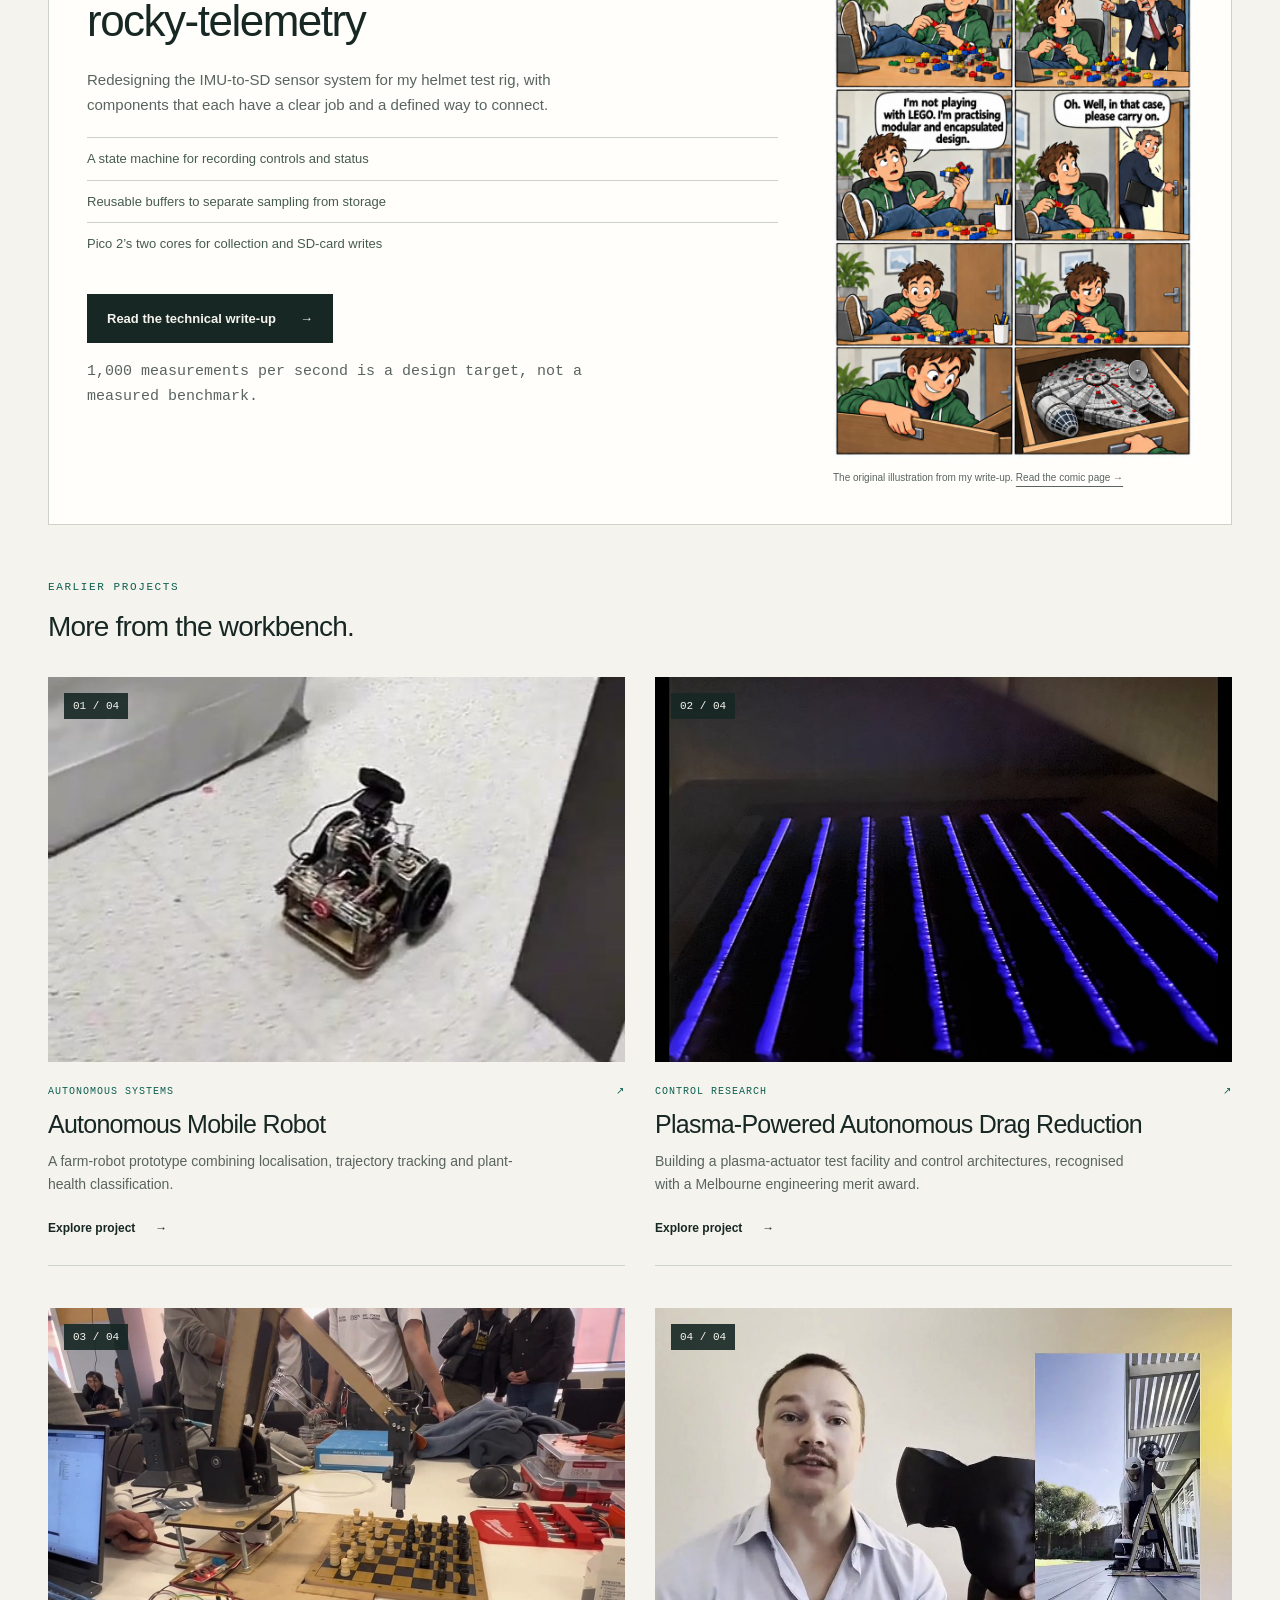
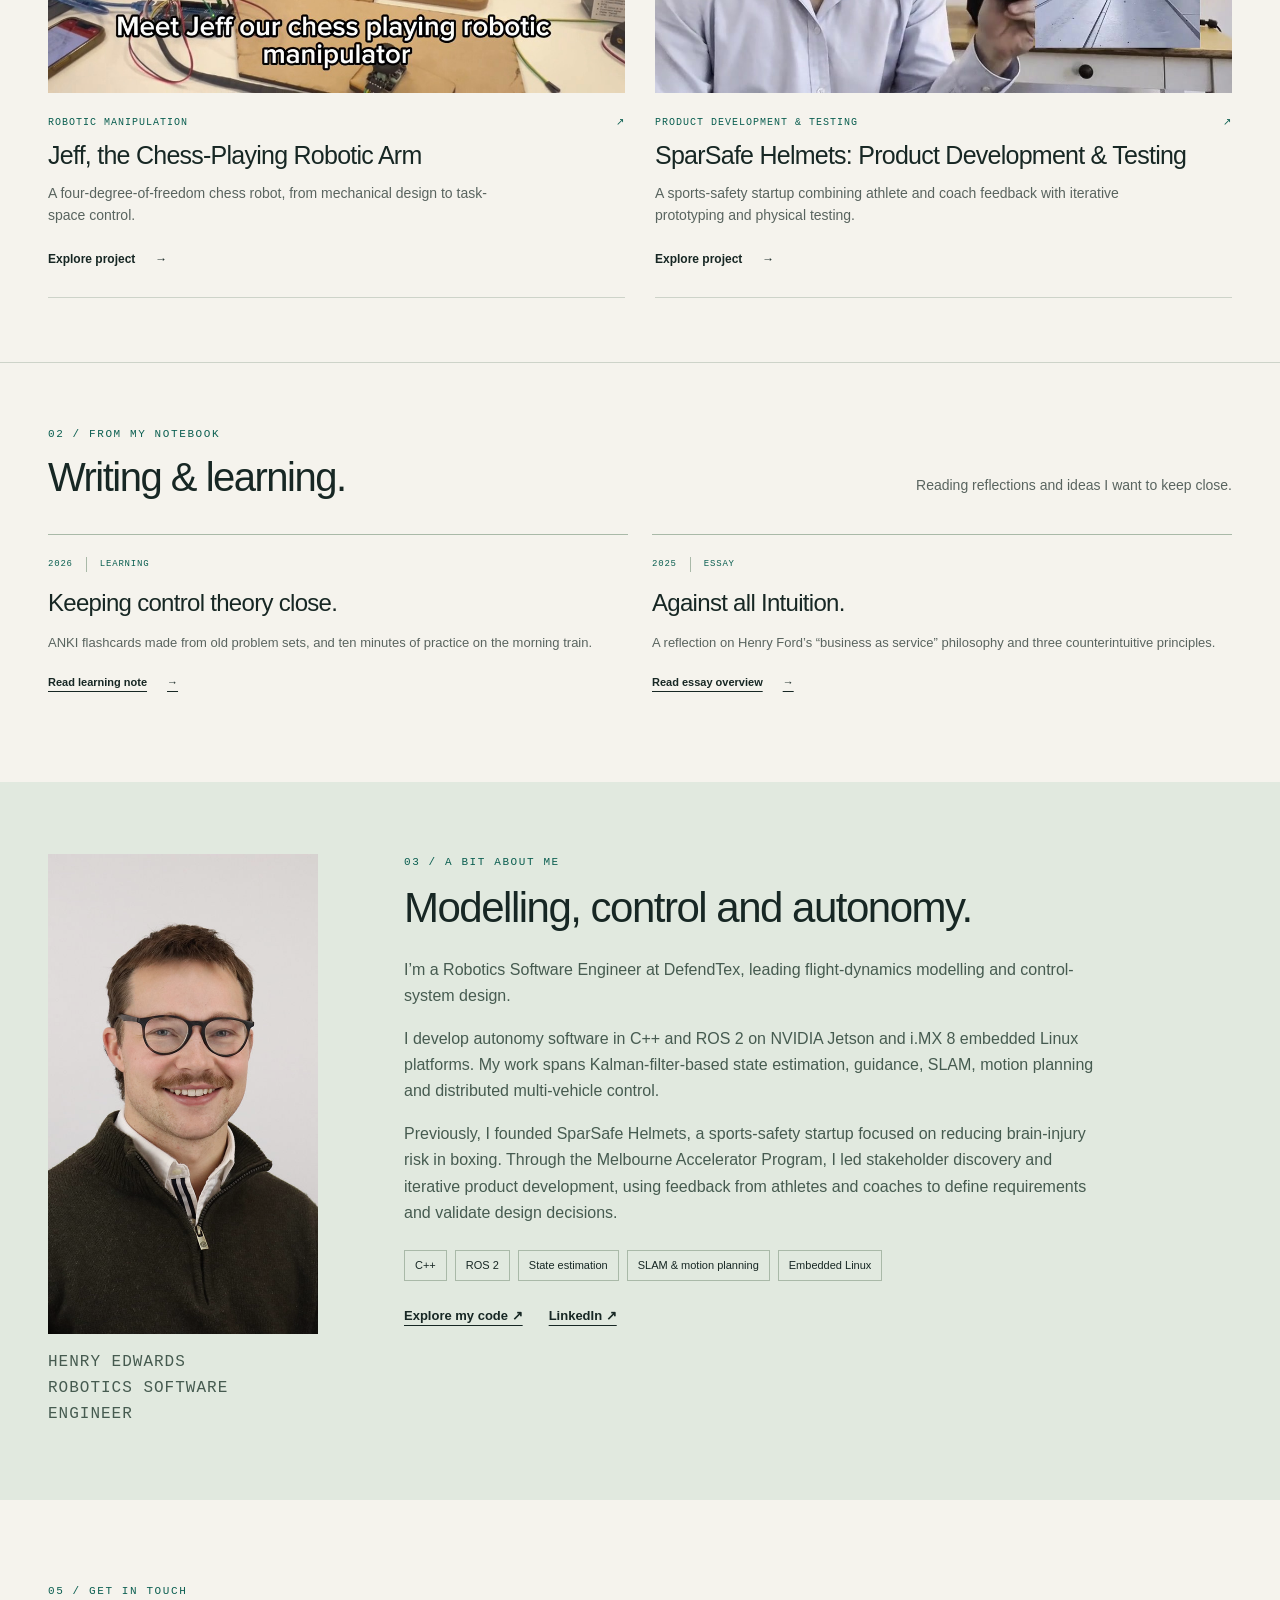
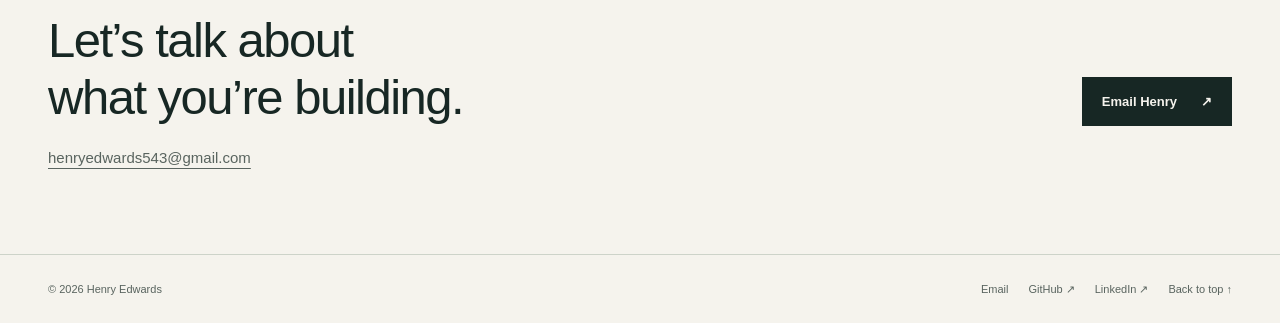
==== commit 5625bf54: "Remove resume download and public asset" ====
--- a/index.html
+++ b/index.html
@@ -1,2 +1,2 @@
 <!doctype html>
-<html lang="en"><head><meta charset="utf-8"><meta name="viewport" content="width=device-width,initial-scale=1"><meta name="description" content="Henry Edwards builds autonomy, control and embedded software. Explore bobTheBuilder, a visual-agent construction experiment, and rocky-telemetry firmware."><meta name="theme-color" content="#f5f3ed"><title>Henry Edwards | Robotics Software Engineer</title><link rel="icon" href="assets/favicon.svg" type="image/svg+xml"><link rel="stylesheet" href="assets/site.css"><script src="assets/site.js" defer></script></head><body id="top"><a class="skip-link" href="#main">Skip to content</a><header class="site-header"><div class="wrap nav"><a class="brand" href="index.html" aria-label="Henry Edwards home"><span class="brand-mark" aria-hidden="true">HE</span>Henry Edwards</a><button class="menu-toggle" type="button" aria-controls="site-navigation" aria-expanded="false">Menu</button><nav class="nav-links" id="site-navigation" aria-label="Main navigation"><a href="index.html#work">Projects</a><a href="index.html#notes">Writing</a><a href="index.html#about">About</a><a href="index.html#resume">Résumé</a><a href="index.html#contact">Contact</a><a href="https://github.com/hwedwards">GitHub <span aria-hidden="true">↗</span></a></nav></div></header><main id="main"><section class="hero"><div class="wrap"><div class="hero-grid"><div><p class="eyebrow green"><span class="signal" aria-hidden="true"></span>Henry Edwards / Robotics Software Engineer</p><h1>Agents that<br><em>build<br>together.</em></h1><p class="hero-description">I build autonomy, control and embedded software. My latest project, bobTheBuilder, explores how two visual agents coordinate construction, share materials and recover from damage in a simulation.</p><div class="button-row"><a class="button primary" href="projects/bob-the-builder.html">Explore bobTheBuilder <span aria-hidden="true">→</span></a><a class="button" href="#work">More projects <span aria-hidden="true">↓</span></a></div></div><div class="hero-visual"><span class="hero-index">BOBTHEBUILDER / FEATURED PROJECT</span><div class="image-frame hero-video-frame"><video class="hero-video" controls muted playsinline preload="none" poster="assets/media/bob-construction-snapshots-poster.jpg" width="640" height="684" aria-label="Selected snapshots from the bobTheBuilder construction and repair trial, silent, 17 seconds"><source src="assets/media/bob-construction-snapshots.mp4" type="video/mp4"><p><a href="assets/media/bob-construction-snapshots.mp4">Open the 4× simulation demo.</a></p></video><div class="image-caption"><span>Actual simulator footage</span><span>4× speed · Silent</span></div></div><p class="hero-media-note">Two agents build, share supplies and repair a wall in Minecraft. The observer view is not supplied to the agents.</p></div></div><div class="capabilities" aria-label="Areas of focus"><span>Sensor fusion</span><span>Motion planning</span><span>Control systems</span><span>Embedded Linux</span></div></div></section><section id="work" class="section"><div class="wrap"><div class="section-heading"><div><p class="eyebrow green">01 / Selected work</p><h2>Across software and hardware.</h2></div><p>Current agent coordination and embedded software, followed by selected robotics and engineering projects.</p></div><article class="current-project bob-feature" aria-labelledby="construction-title"><div class="current-copy"><p class="eyebrow green">01 / Featured project</p><h3 id="construction-title">bobTheBuilder</h3><p>Two visual agents. Shared materials. Construction that recovers from damage.</p><p>Built on TeamCraft, this fixed-site Minecraft experiment connects model decisions to bounded skills, a claim-and-acknowledgement protocol and an independent evaluator.</p><div class="current-tags"><span>Visual agents</span><span>Python + JavaScript</span><span>Coordination & recovery</span></div><div class="feature-links"><a href="projects/bob-the-builder.html">Explore the project →</a><a href="https://github.com/hwedwards/bobTheBuilder">View source on GitHub ↗</a></div></div><div class="current-context"><span class="current-status"><span class="signal" aria-hidden="true"></span>Independent simulation project</span><dl class="current-facts"><div><dt>Demonstration</dt><dd>Construction · Resupply · Repair</dd></div><div><dt>Workers</dt><dd>Two visual agents with separate observations</dd></div><div><dt>Verification</dt><dd>Two selected same-source trials</dd></div></dl><p class="current-stage">A bounded simulation using centralized coordination and simulator assistance. Physical robot deployment is outside this demonstration.</p></div></article><article class="logger-feature" aria-labelledby="logger-project-title"><div class="logger-feature-copy"><p class="eyebrow green">02 / Embedded software</p><h3 id="logger-project-title">rocky-telemetry</h3><p>Redesigning the IMU-to-SD sensor system for my helmet test rig, with components that each have a clear job and a defined way to connect.</p><ul class="logger-highlights"><li>A state machine for recording controls and status</li><li>Reusable buffers to separate sampling from storage</li><li>Pico 2’s two cores for collection and SD-card writes</li></ul><a class="button primary" href="projects/modular-pico-data-logger.html">Read the technical write-up <span aria-hidden="true">→</span></a><p class="logger-design-note">1,000 measurements per second is a design target, not a measured benchmark.</p></div><figure class="logger-comic"><p class="eyebrow green">03 / The LEGO design comic</p><a href="assets/media/pico-logger-lego.jpg" aria-label="Open the original LEGO software-design comic"><img src="assets/media/pico-logger-lego.jpg" width="800" height="1200" loading="lazy" alt="Henry’s original comic about comparing LEGO building with modular and encapsulated software design"></a><figcaption>The original illustration from my write-up. <a href="projects/lego-software-design-comic.html">Read the comic page →</a></figcaption></figure></article><div class="older-projects-heading"><p class="eyebrow green">Earlier projects</p><h3>More from the workbench.</h3></div><div class="project-grid"><a class="project-card" href="projects/autonomous-mobile-robot.html"><div class="project-image-wrap"><img src="assets/media/farm-poster-sdr-v2.jpg" alt="Autonomous mobile robot navigating an indoor demonstration course" loading="lazy" width="900" height="600"><span class="project-count" aria-hidden="true">01 / 04</span></div><div class="project-text"><div class="project-meta"><span>Autonomous systems</span><span aria-hidden="true">↗</span></div><h3>Autonomous Mobile Robot</h3><p>A farm-robot prototype combining localisation, trajectory tracking and plant-health classification.</p><span class="text-link">Explore project <span aria-hidden="true">→</span></span></div></a><a class="project-card" href="projects/plasma-drag-reduction.html"><div class="project-image-wrap"><img src="assets/media/plasma-poster.jpg" alt="Glowing electrodes on the plasma-actuator prototype" loading="lazy" width="900" height="600"><span class="project-count" aria-hidden="true">02 / 04</span></div><div class="project-text"><div class="project-meta"><span>Control research</span><span aria-hidden="true">↗</span></div><h3>Plasma-Powered Autonomous Drag Reduction</h3><p>Building a plasma-actuator test facility and control architectures, recognised with a Melbourne engineering merit award.</p><span class="text-link">Explore project <span aria-hidden="true">→</span></span></div></a><a class="project-card" href="projects/jeff-chess-robot.html"><div class="project-image-wrap"><img src="assets/media/jeff-poster.jpg" alt="Jeff robotic arm positioned over a chessboard with chess pieces" loading="lazy" width="900" height="600"><span class="project-count" aria-hidden="true">03 / 04</span></div><div class="project-text"><div class="project-meta"><span>Robotic manipulation</span><span aria-hidden="true">↗</span></div><h3>Jeff, the Chess-Playing Robotic Arm</h3><p>A four-degree-of-freedom chess robot, from mechanical design to task-space control.</p><span class="text-link">Explore project <span aria-hidden="true">→</span></span></div></a><a class="project-card" href="projects/rocky-test-rig.html"><div class="project-image-wrap"><img src="assets/media/rocky-poster-sdr-v2.jpg" alt="Rocky helmet prototype and custom impact-testing setup in project demonstration footage" loading="lazy" width="900" height="600"><span class="project-count" aria-hidden="true">04 / 04</span></div><div class="project-text"><div class="project-meta"><span>Product development & testing</span><span aria-hidden="true">↗</span></div><h3>SparSafe Helmets: Product Development & Testing</h3><p>A sports-safety startup combining athlete and coach feedback with iterative prototyping and physical testing.</p><span class="text-link">Explore project <span aria-hidden="true">→</span></span></div></a></div></div></section><section id="notes" class="notes-section"><div class="wrap"><div class="section-heading"><div><p class="eyebrow green">02 / From my notebook</p><h2>Writing & learning.</h2></div><p>Reading reflections and ideas I want to keep close.</p></div><div class="notes-grid"><article class="note-card"><div class="note-card-meta"><span>2026</span><span>Learning</span></div><h3><a href="notes/control-learning-flashcards.html">Keeping control theory close.</a></h3><p>ANKI flashcards made from old problem sets, and ten minutes of practice on the morning train.</p><a class="text-link" href="notes/control-learning-flashcards.html">Read learning note <span aria-hidden="true">→</span></a></article><article class="note-card"><div class="note-card-meta"><span>2025</span><span>Essay</span></div><h3><a href="notes/against-all-intuition.html">Against all Intuition.</a></h3><p>A reflection on Henry Ford’s “business as service” philosophy and three counterintuitive principles.</p><a class="text-link" href="notes/against-all-intuition.html">Read essay overview <span aria-hidden="true">→</span></a></article></div></div></section><section id="about" class="about"><div class="wrap about-grid"><div class="about-photo"><img class="portrait" src="assets/media/portrait.jpg" alt="Henry Edwards" width="480" height="480" loading="lazy"><p class="portrait-label">Henry Edwards<br>Robotics Software Engineer</p></div><div><p class="eyebrow">03 / A bit about me</p><h2>Modelling, control and autonomy.</h2><p>I’m a Robotics Software Engineer at DefendTex, leading flight-dynamics modelling and control-system design.</p><p>I develop autonomy software in C++ and ROS 2 on NVIDIA Jetson and i.MX 8 embedded Linux platforms. My work spans Kalman-filter-based state estimation, guidance, SLAM, motion planning and distributed multi-vehicle control.</p><p>Previously, I founded SparSafe Helmets, a sports-safety startup focused on reducing brain-injury risk in boxing. Through the Melbourne Accelerator Program, I led stakeholder discovery and iterative product development, using feedback from athletes and coaches to define requirements and validate design decisions.</p><div class="expertise" aria-label="Technical interests"><span class="tag">C++</span><span class="tag">ROS 2</span><span class="tag">State estimation</span><span class="tag">SLAM & motion planning</span><span class="tag">Embedded Linux</span></div><div class="about-links"><a href="https://github.com/hwedwards">Explore my code ↗</a><a href="https://www.linkedin.com/in/henry-edwards-7941b7172/">LinkedIn ↗</a></div></div></div></section><section id="resume" class="resume"><div class="wrap resume-grid"><div><p class="eyebrow green">04 / Résumé</p><h2>Experience & background.</h2><p class="resume-intro">Download my résumé as a PDF.</p></div><div class="resume-file"><span class="document-label" aria-hidden="true">PDF</span><div class="resume-file-copy"><h3>Henry Edwards — Résumé</h3><p id="resume-status">Download my résumé as a PDF.</p></div><a class="button primary resume-download" href="assets/resume.pdf" download aria-describedby="resume-status">Download résumé <span aria-hidden="true">↓</span></a></div></div></section><section id="contact" class="contact"><div class="wrap"><div class="contact-grid"><div><p class="eyebrow green">05 / Get in touch</p><h2>Let’s talk about<br>what you’re building.</h2></div><a class="button primary" href="mailto:henryedwards543@gmail.com">Email Henry <span aria-hidden="true">↗</span></a></div><p class="contact-address"><a href="mailto:henryedwards543@gmail.com">henryedwards543@gmail.com</a></p></div></section></main><footer class="site-footer"><div class="wrap footer-inner"><span>© 2026 Henry Edwards</span><div><a href="mailto:henryedwards543@gmail.com">Email</a><a href="https://github.com/hwedwards">GitHub ↗</a><a href="https://www.linkedin.com/in/henry-edwards-7941b7172/">LinkedIn ↗</a><a href="#top">Back to top ↑</a></div></div></footer></body></html>+<html lang="en"><head><meta charset="utf-8"><meta name="viewport" content="width=device-width,initial-scale=1"><meta name="description" content="Henry Edwards builds autonomy, control and embedded software. Explore bobTheBuilder, a visual-agent construction experiment, and rocky-telemetry firmware."><meta name="theme-color" content="#f5f3ed"><title>Henry Edwards | Robotics Software Engineer</title><link rel="icon" href="assets/favicon.svg" type="image/svg+xml"><link rel="stylesheet" href="assets/site.css"><script src="assets/site.js" defer></script></head><body id="top"><a class="skip-link" href="#main">Skip to content</a><header class="site-header"><div class="wrap nav"><a class="brand" href="index.html" aria-label="Henry Edwards home"><span class="brand-mark" aria-hidden="true">HE</span>Henry Edwards</a><button class="menu-toggle" type="button" aria-controls="site-navigation" aria-expanded="false">Menu</button><nav class="nav-links" id="site-navigation" aria-label="Main navigation"><a href="index.html#work">Projects</a><a href="index.html#notes">Writing</a><a href="index.html#about">About</a><a href="index.html#contact">Contact</a><a href="https://github.com/hwedwards">GitHub <span aria-hidden="true">↗</span></a></nav></div></header><main id="main"><section class="hero"><div class="wrap"><div class="hero-grid"><div><p class="eyebrow green"><span class="signal" aria-hidden="true"></span>Henry Edwards / Robotics Software Engineer</p><h1>Agents that<br><em>build<br>together.</em></h1><p class="hero-description">I build autonomy, control and embedded software. My latest project, bobTheBuilder, explores how two visual agents coordinate construction, share materials and recover from damage in a simulation.</p><div class="button-row"><a class="button primary" href="projects/bob-the-builder.html">Explore bobTheBuilder <span aria-hidden="true">→</span></a><a class="button" href="#work">More projects <span aria-hidden="true">↓</span></a></div></div><div class="hero-visual"><span class="hero-index">BOBTHEBUILDER / FEATURED PROJECT</span><div class="image-frame hero-video-frame"><video class="hero-video" controls muted playsinline preload="none" poster="assets/media/bob-construction-snapshots-poster.jpg" width="640" height="684" aria-label="Selected snapshots from the bobTheBuilder construction and repair trial, silent, 17 seconds"><source src="assets/media/bob-construction-snapshots.mp4" type="video/mp4"><p><a href="assets/media/bob-construction-snapshots.mp4">Open the 4× simulation demo.</a></p></video><div class="image-caption"><span>Actual simulator footage</span><span>4× speed · Silent</span></div></div><p class="hero-media-note">Two agents build, share supplies and repair a wall in Minecraft. The observer view is not supplied to the agents.</p></div></div><div class="capabilities" aria-label="Areas of focus"><span>Sensor fusion</span><span>Motion planning</span><span>Control systems</span><span>Embedded Linux</span></div></div></section><section id="work" class="section"><div class="wrap"><div class="section-heading"><div><p class="eyebrow green">01 / Selected work</p><h2>Across software and hardware.</h2></div><p>Current agent coordination and embedded software, followed by selected robotics and engineering projects.</p></div><article class="current-project bob-feature" aria-labelledby="construction-title"><div class="current-copy"><p class="eyebrow green">01 / Featured project</p><h3 id="construction-title">bobTheBuilder</h3><p>Two visual agents. Shared materials. Construction that recovers from damage.</p><p>Built on TeamCraft, this fixed-site Minecraft experiment connects model decisions to bounded skills, a claim-and-acknowledgement protocol and an independent evaluator.</p><div class="current-tags"><span>Visual agents</span><span>Python + JavaScript</span><span>Coordination & recovery</span></div><div class="feature-links"><a href="projects/bob-the-builder.html">Explore the project →</a><a href="https://github.com/hwedwards/bobTheBuilder">View source on GitHub ↗</a></div></div><div class="current-context"><span class="current-status"><span class="signal" aria-hidden="true"></span>Independent simulation project</span><dl class="current-facts"><div><dt>Demonstration</dt><dd>Construction · Resupply · Repair</dd></div><div><dt>Workers</dt><dd>Two visual agents with separate observations</dd></div><div><dt>Verification</dt><dd>Two selected same-source trials</dd></div></dl><p class="current-stage">A bounded simulation using centralized coordination and simulator assistance. Physical robot deployment is outside this demonstration.</p></div></article><article class="logger-feature" aria-labelledby="logger-project-title"><div class="logger-feature-copy"><p class="eyebrow green">02 / Embedded software</p><h3 id="logger-project-title">rocky-telemetry</h3><p>Redesigning the IMU-to-SD sensor system for my helmet test rig, with components that each have a clear job and a defined way to connect.</p><ul class="logger-highlights"><li>A state machine for recording controls and status</li><li>Reusable buffers to separate sampling from storage</li><li>Pico 2’s two cores for collection and SD-card writes</li></ul><a class="button primary" href="projects/modular-pico-data-logger.html">Read the technical write-up <span aria-hidden="true">→</span></a><p class="logger-design-note">1,000 measurements per second is a design target, not a measured benchmark.</p></div><figure class="logger-comic"><p class="eyebrow green">03 / The LEGO design comic</p><a href="assets/media/pico-logger-lego.jpg" aria-label="Open the original LEGO software-design comic"><img src="assets/media/pico-logger-lego.jpg" width="800" height="1200" loading="lazy" alt="Henry’s original comic about comparing LEGO building with modular and encapsulated software design"></a><figcaption>The original illustration from my write-up. <a href="projects/lego-software-design-comic.html">Read the comic page →</a></figcaption></figure></article><div class="older-projects-heading"><p class="eyebrow green">Earlier projects</p><h3>More from the workbench.</h3></div><div class="project-grid"><a class="project-card" href="projects/autonomous-mobile-robot.html"><div class="project-image-wrap"><img src="assets/media/farm-poster-sdr-v2.jpg" alt="Autonomous mobile robot navigating an indoor demonstration course" loading="lazy" width="900" height="600"><span class="project-count" aria-hidden="true">01 / 04</span></div><div class="project-text"><div class="project-meta"><span>Autonomous systems</span><span aria-hidden="true">↗</span></div><h3>Autonomous Mobile Robot</h3><p>A farm-robot prototype combining localisation, trajectory tracking and plant-health classification.</p><span class="text-link">Explore project <span aria-hidden="true">→</span></span></div></a><a class="project-card" href="projects/plasma-drag-reduction.html"><div class="project-image-wrap"><img src="assets/media/plasma-poster.jpg" alt="Glowing electrodes on the plasma-actuator prototype" loading="lazy" width="900" height="600"><span class="project-count" aria-hidden="true">02 / 04</span></div><div class="project-text"><div class="project-meta"><span>Control research</span><span aria-hidden="true">↗</span></div><h3>Plasma-Powered Autonomous Drag Reduction</h3><p>Building a plasma-actuator test facility and control architectures, recognised with a Melbourne engineering merit award.</p><span class="text-link">Explore project <span aria-hidden="true">→</span></span></div></a><a class="project-card" href="projects/jeff-chess-robot.html"><div class="project-image-wrap"><img src="assets/media/jeff-poster.jpg" alt="Jeff robotic arm positioned over a chessboard with chess pieces" loading="lazy" width="900" height="600"><span class="project-count" aria-hidden="true">03 / 04</span></div><div class="project-text"><div class="project-meta"><span>Robotic manipulation</span><span aria-hidden="true">↗</span></div><h3>Jeff, the Chess-Playing Robotic Arm</h3><p>A four-degree-of-freedom chess robot, from mechanical design to task-space control.</p><span class="text-link">Explore project <span aria-hidden="true">→</span></span></div></a><a class="project-card" href="projects/rocky-test-rig.html"><div class="project-image-wrap"><img src="assets/media/rocky-poster-sdr-v2.jpg" alt="Rocky helmet prototype and custom impact-testing setup in project demonstration footage" loading="lazy" width="900" height="600"><span class="project-count" aria-hidden="true">04 / 04</span></div><div class="project-text"><div class="project-meta"><span>Product development & testing</span><span aria-hidden="true">↗</span></div><h3>SparSafe Helmets: Product Development & Testing</h3><p>A sports-safety startup combining athlete and coach feedback with iterative prototyping and physical testing.</p><span class="text-link">Explore project <span aria-hidden="true">→</span></span></div></a></div></div></section><section id="notes" class="notes-section"><div class="wrap"><div class="section-heading"><div><p class="eyebrow green">02 / From my notebook</p><h2>Writing & learning.</h2></div><p>Reading reflections and ideas I want to keep close.</p></div><div class="notes-grid"><article class="note-card"><div class="note-card-meta"><span>2026</span><span>Learning</span></div><h3><a href="notes/control-learning-flashcards.html">Keeping control theory close.</a></h3><p>ANKI flashcards made from old problem sets, and ten minutes of practice on the morning train.</p><a class="text-link" href="notes/control-learning-flashcards.html">Read learning note <span aria-hidden="true">→</span></a></article><article class="note-card"><div class="note-card-meta"><span>2025</span><span>Essay</span></div><h3><a href="notes/against-all-intuition.html">Against all Intuition.</a></h3><p>A reflection on Henry Ford’s “business as service” philosophy and three counterintuitive principles.</p><a class="text-link" href="notes/against-all-intuition.html">Read essay overview <span aria-hidden="true">→</span></a></article></div></div></section><section id="about" class="about"><div class="wrap about-grid"><div class="about-photo"><img class="portrait" src="assets/media/portrait.jpg" alt="Henry Edwards" width="480" height="480" loading="lazy"><p class="portrait-label">Henry Edwards<br>Robotics Software Engineer</p></div><div><p class="eyebrow">03 / A bit about me</p><h2>Modelling, control and autonomy.</h2><p>I’m a Robotics Software Engineer at DefendTex, leading flight-dynamics modelling and control-system design.</p><p>I develop autonomy software in C++ and ROS 2 on NVIDIA Jetson and i.MX 8 embedded Linux platforms. My work spans Kalman-filter-based state estimation, guidance, SLAM, motion planning and distributed multi-vehicle control.</p><p>Previously, I founded SparSafe Helmets, a sports-safety startup focused on reducing brain-injury risk in boxing. Through the Melbourne Accelerator Program, I led stakeholder discovery and iterative product development, using feedback from athletes and coaches to define requirements and validate design decisions.</p><div class="expertise" aria-label="Technical interests"><span class="tag">C++</span><span class="tag">ROS 2</span><span class="tag">State estimation</span><span class="tag">SLAM & motion planning</span><span class="tag">Embedded Linux</span></div><div class="about-links"><a href="https://github.com/hwedwards">Explore my code ↗</a><a href="https://www.linkedin.com/in/henry-edwards-7941b7172/">LinkedIn ↗</a></div></div></div></section><section id="contact" class="contact"><div class="wrap"><div class="contact-grid"><div><p class="eyebrow green">05 / Get in touch</p><h2>Let’s talk about<br>what you’re building.</h2></div><a class="button primary" href="mailto:henryedwards543@gmail.com">Email Henry <span aria-hidden="true">↗</span></a></div><p class="contact-address"><a href="mailto:henryedwards543@gmail.com">henryedwards543@gmail.com</a></p></div></section></main><footer class="site-footer"><div class="wrap footer-inner"><span>© 2026 Henry Edwards</span><div><a href="mailto:henryedwards543@gmail.com">Email</a><a href="https://github.com/hwedwards">GitHub ↗</a><a href="https://www.linkedin.com/in/henry-edwards-7941b7172/">LinkedIn ↗</a><a href="#top">Back to top ↑</a></div></div></footer></body></html>
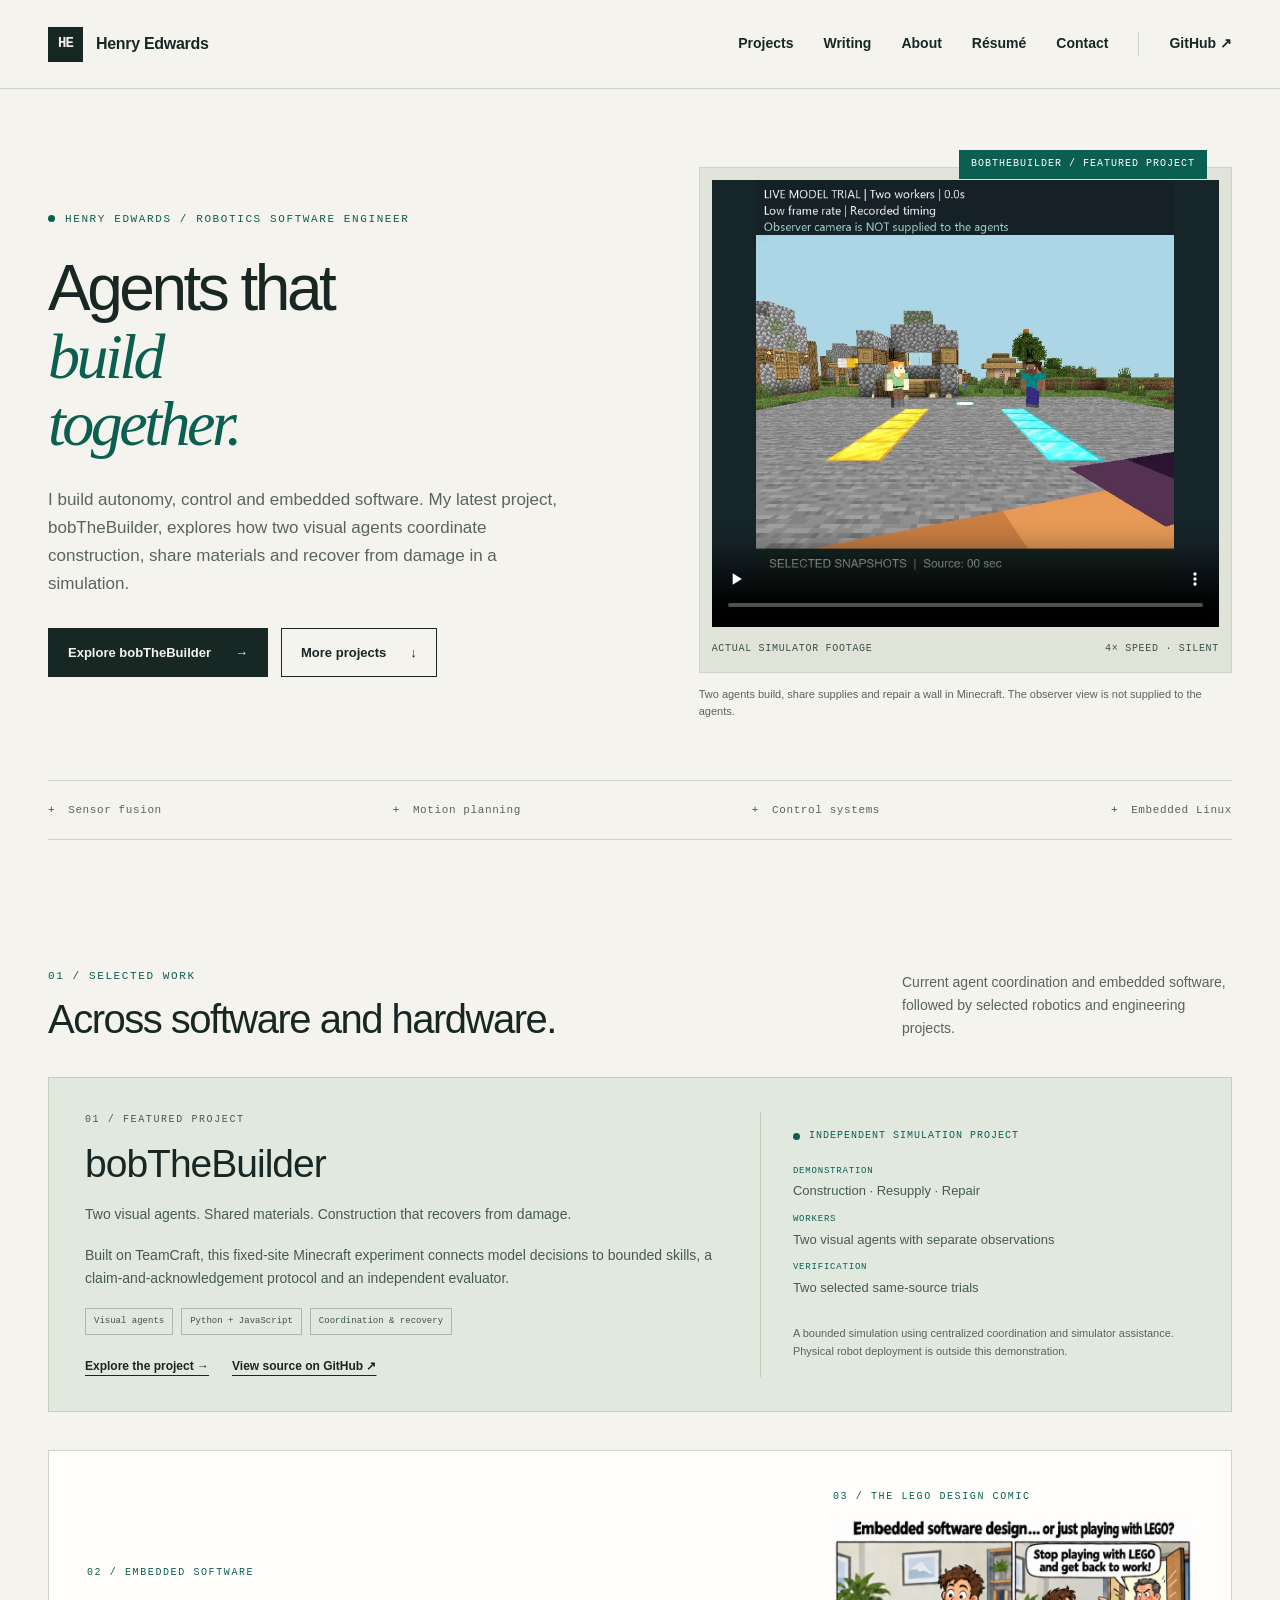
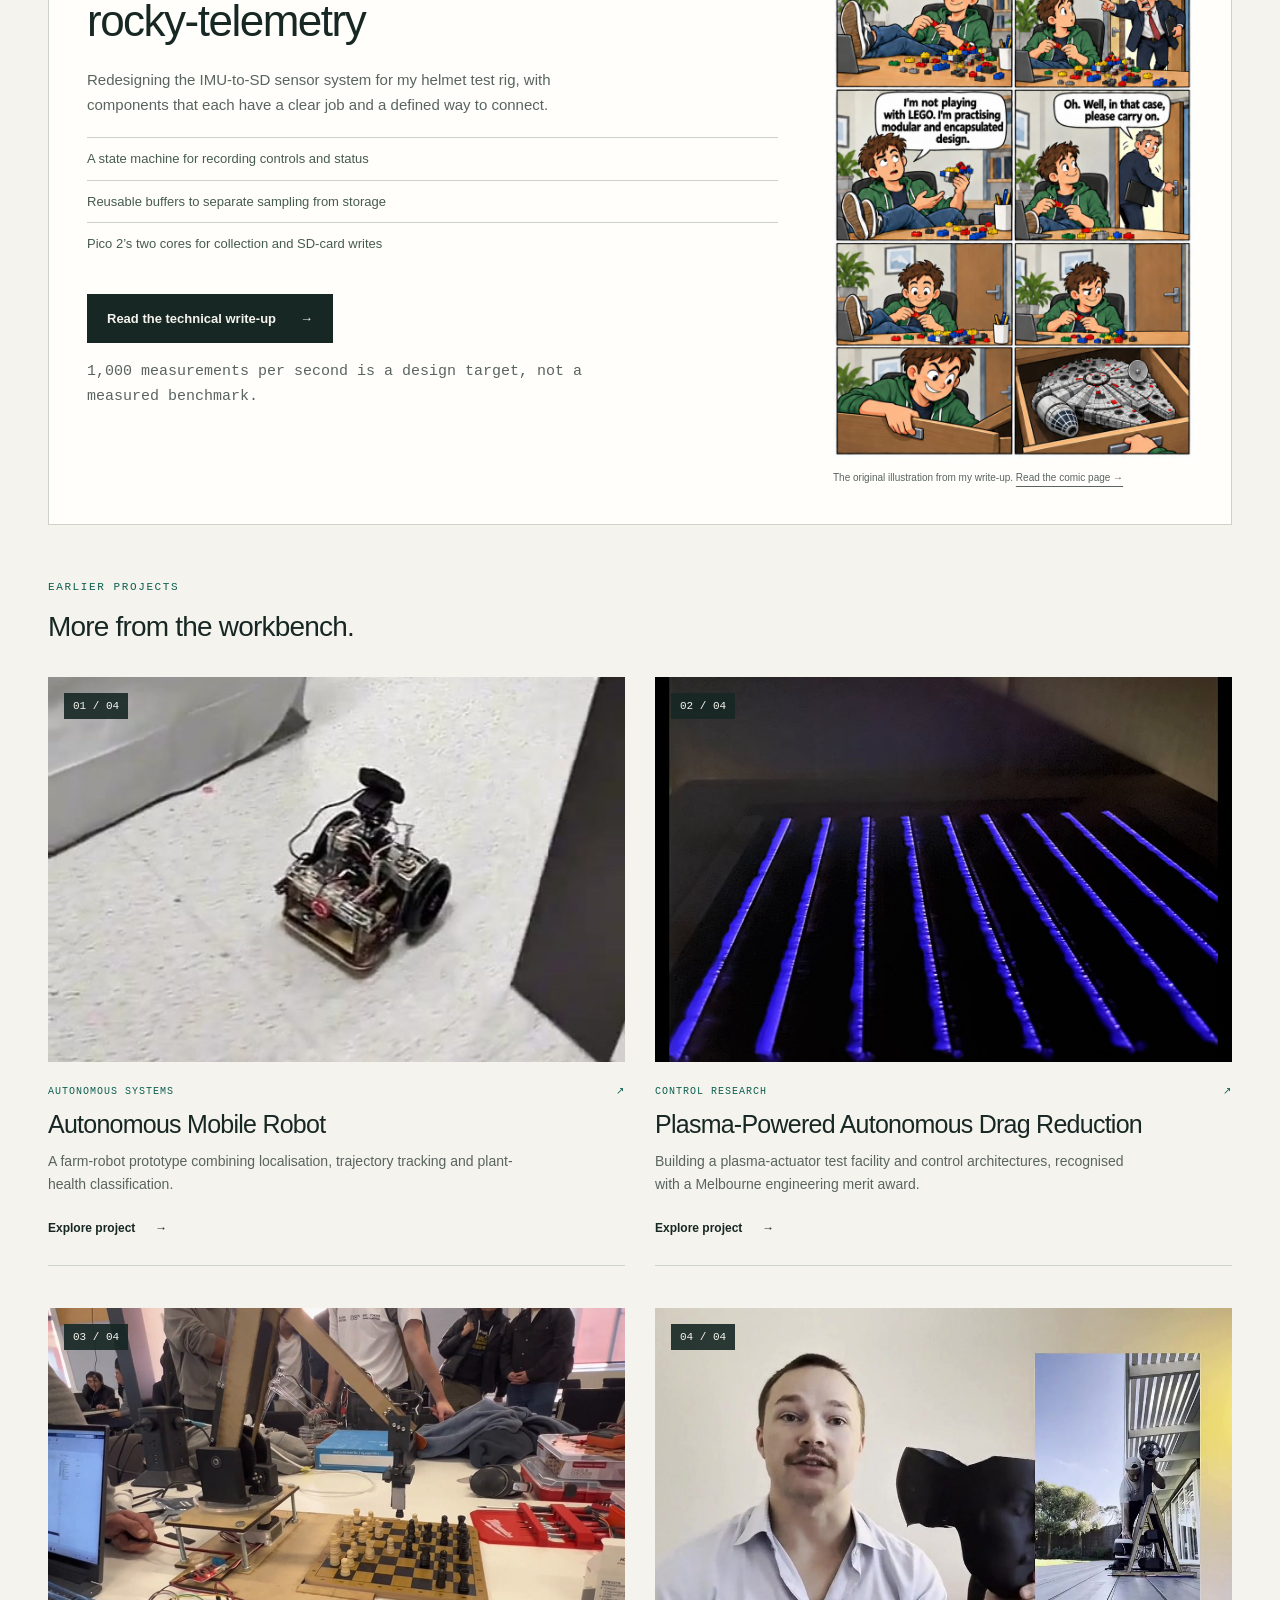
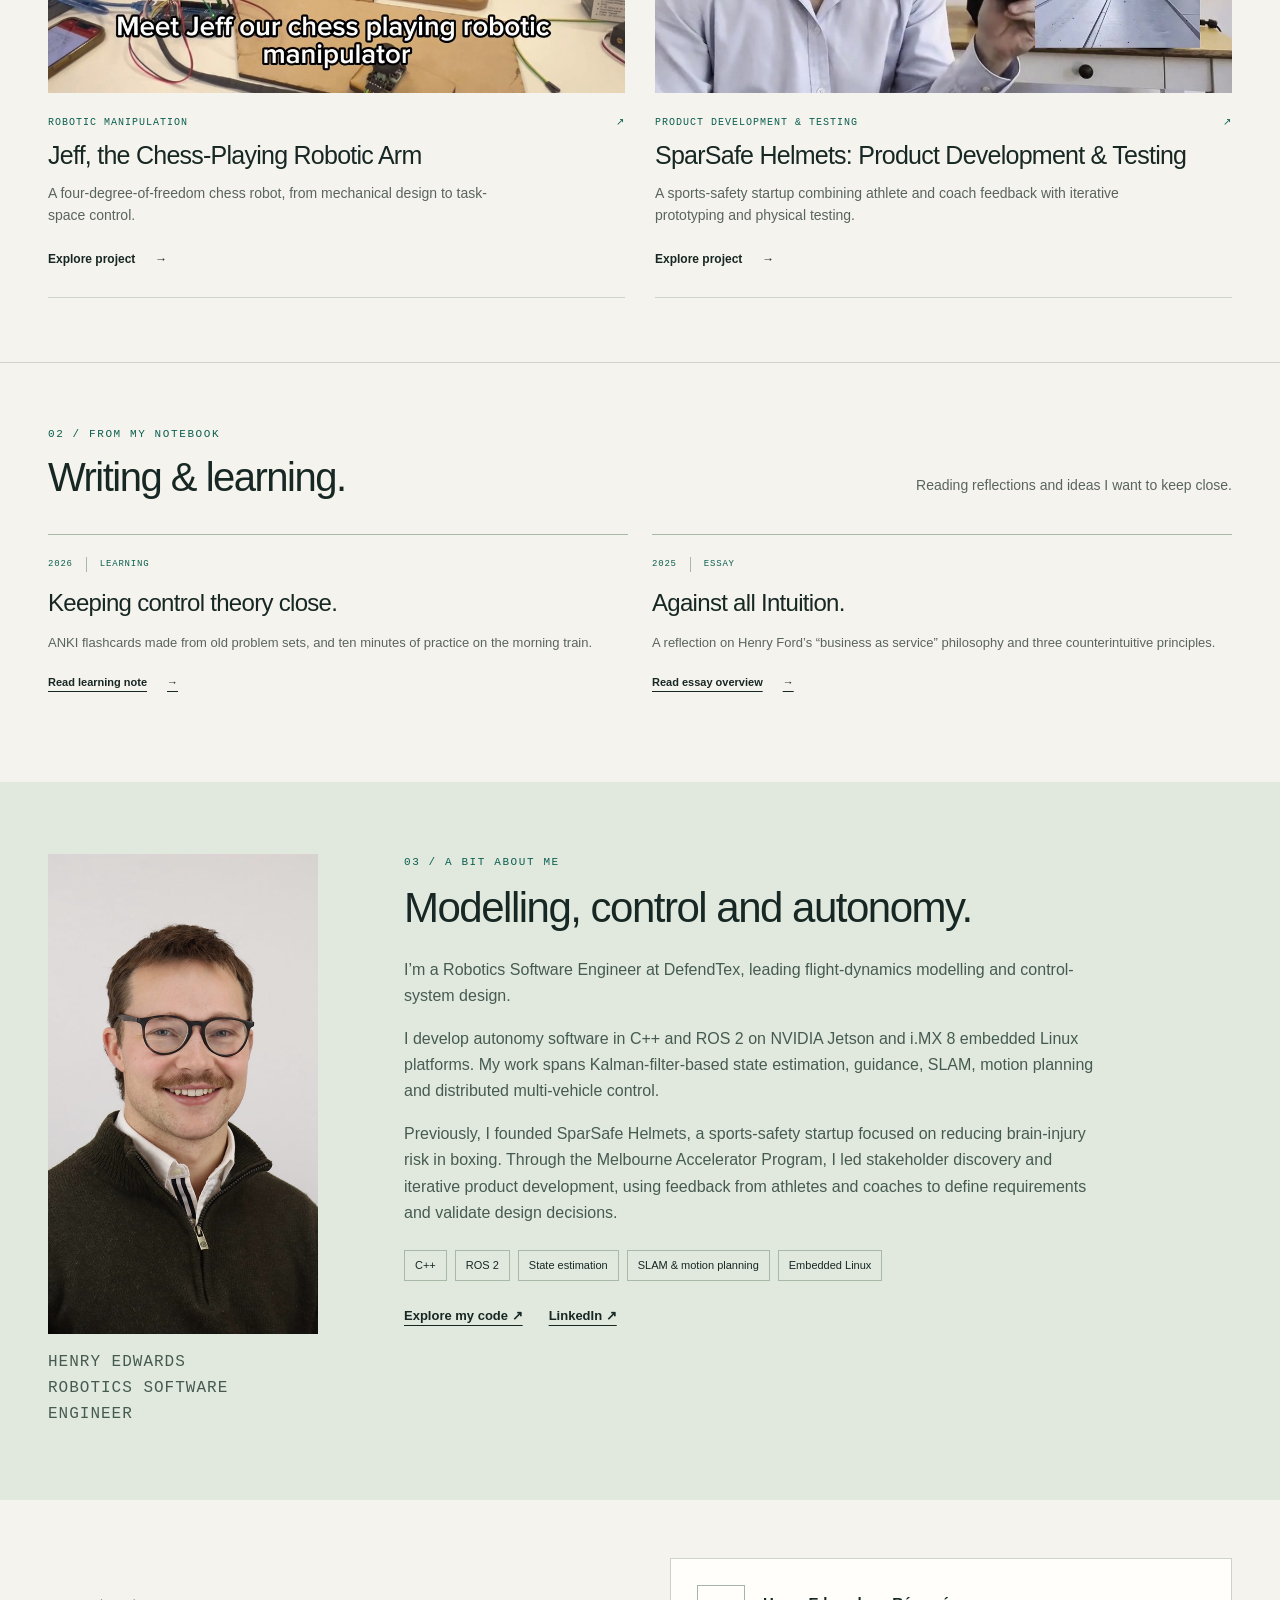
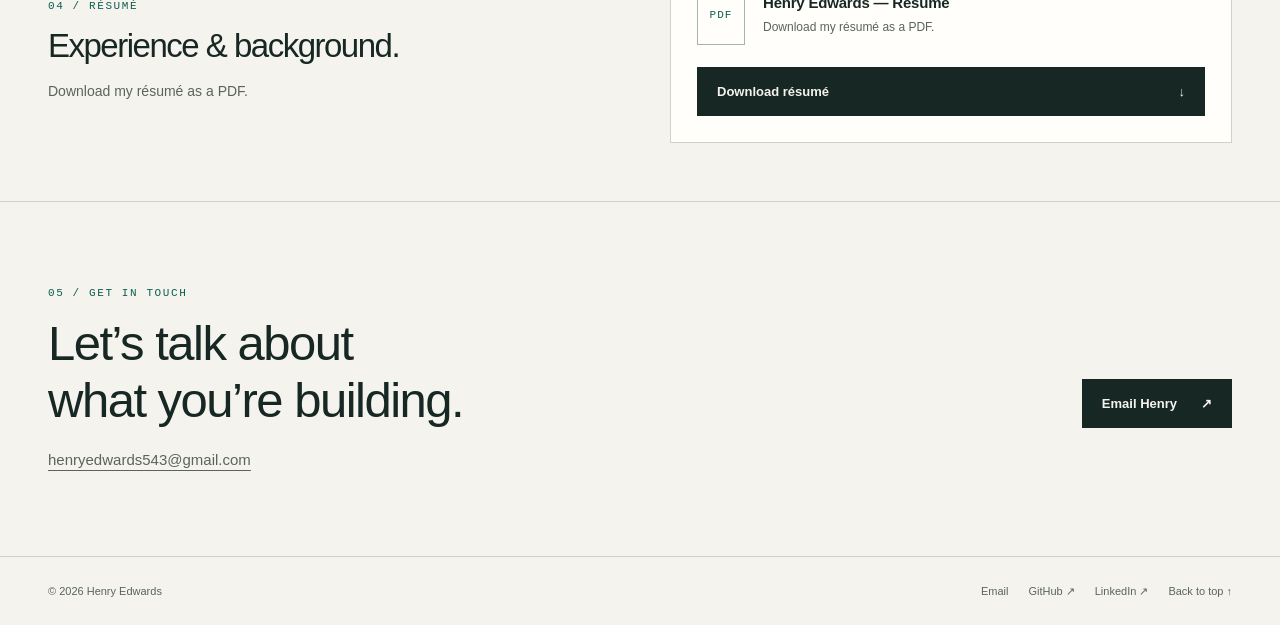
==== commit c20134d9: "Add edge inference case study and restore résumé download" ====
--- a/index.html
+++ b/index.html
@@ -1,2 +1,3 @@
 <!doctype html>
-<html lang="en"><head><meta charset="utf-8"><meta name="viewport" content="width=device-width,initial-scale=1"><meta name="description" content="Henry Edwards builds autonomy, control and embedded software. Explore bobTheBuilder, a visual-agent construction experiment, and rocky-telemetry firmware."><meta name="theme-color" content="#f5f3ed"><title>Henry Edwards | Robotics Software Engineer</title><link rel="icon" href="assets/favicon.svg" type="image/svg+xml"><link rel="stylesheet" href="assets/site.css"><script src="assets/site.js" defer></script></head><body id="top"><a class="skip-link" href="#main">Skip to content</a><header class="site-header"><div class="wrap nav"><a class="brand" href="index.html" aria-label="Henry Edwards home"><span class="brand-mark" aria-hidden="true">HE</span>Henry Edwards</a><button class="menu-toggle" type="button" aria-controls="site-navigation" aria-expanded="false">Menu</button><nav class="nav-links" id="site-navigation" aria-label="Main navigation"><a href="index.html#work">Projects</a><a href="index.html#notes">Writing</a><a href="index.html#about">About</a><a href="index.html#contact">Contact</a><a href="https://github.com/hwedwards">GitHub <span aria-hidden="true">↗</span></a></nav></div></header><main id="main"><section class="hero"><div class="wrap"><div class="hero-grid"><div><p class="eyebrow green"><span class="signal" aria-hidden="true"></span>Henry Edwards / Robotics Software Engineer</p><h1>Agents that<br><em>build<br>together.</em></h1><p class="hero-description">I build autonomy, control and embedded software. My latest project, bobTheBuilder, explores how two visual agents coordinate construction, share materials and recover from damage in a simulation.</p><div class="button-row"><a class="button primary" href="projects/bob-the-builder.html">Explore bobTheBuilder <span aria-hidden="true">→</span></a><a class="button" href="#work">More projects <span aria-hidden="true">↓</span></a></div></div><div class="hero-visual"><span class="hero-index">BOBTHEBUILDER / FEATURED PROJECT</span><div class="image-frame hero-video-frame"><video class="hero-video" controls muted playsinline preload="none" poster="assets/media/bob-construction-snapshots-poster.jpg" width="640" height="684" aria-label="Selected snapshots from the bobTheBuilder construction and repair trial, silent, 17 seconds"><source src="assets/media/bob-construction-snapshots.mp4" type="video/mp4"><p><a href="assets/media/bob-construction-snapshots.mp4">Open the 4× simulation demo.</a></p></video><div class="image-caption"><span>Actual simulator footage</span><span>4× speed · Silent</span></div></div><p class="hero-media-note">Two agents build, share supplies and repair a wall in Minecraft. The observer view is not supplied to the agents.</p></div></div><div class="capabilities" aria-label="Areas of focus"><span>Sensor fusion</span><span>Motion planning</span><span>Control systems</span><span>Embedded Linux</span></div></div></section><section id="work" class="section"><div class="wrap"><div class="section-heading"><div><p class="eyebrow green">01 / Selected work</p><h2>Across software and hardware.</h2></div><p>Current agent coordination and embedded software, followed by selected robotics and engineering projects.</p></div><article class="current-project bob-feature" aria-labelledby="construction-title"><div class="current-copy"><p class="eyebrow green">01 / Featured project</p><h3 id="construction-title">bobTheBuilder</h3><p>Two visual agents. Shared materials. Construction that recovers from damage.</p><p>Built on TeamCraft, this fixed-site Minecraft experiment connects model decisions to bounded skills, a claim-and-acknowledgement protocol and an independent evaluator.</p><div class="current-tags"><span>Visual agents</span><span>Python + JavaScript</span><span>Coordination & recovery</span></div><div class="feature-links"><a href="projects/bob-the-builder.html">Explore the project →</a><a href="https://github.com/hwedwards/bobTheBuilder">View source on GitHub ↗</a></div></div><div class="current-context"><span class="current-status"><span class="signal" aria-hidden="true"></span>Independent simulation project</span><dl class="current-facts"><div><dt>Demonstration</dt><dd>Construction · Resupply · Repair</dd></div><div><dt>Workers</dt><dd>Two visual agents with separate observations</dd></div><div><dt>Verification</dt><dd>Two selected same-source trials</dd></div></dl><p class="current-stage">A bounded simulation using centralized coordination and simulator assistance. Physical robot deployment is outside this demonstration.</p></div></article><article class="logger-feature" aria-labelledby="logger-project-title"><div class="logger-feature-copy"><p class="eyebrow green">02 / Embedded software</p><h3 id="logger-project-title">rocky-telemetry</h3><p>Redesigning the IMU-to-SD sensor system for my helmet test rig, with components that each have a clear job and a defined way to connect.</p><ul class="logger-highlights"><li>A state machine for recording controls and status</li><li>Reusable buffers to separate sampling from storage</li><li>Pico 2’s two cores for collection and SD-card writes</li></ul><a class="button primary" href="projects/modular-pico-data-logger.html">Read the technical write-up <span aria-hidden="true">→</span></a><p class="logger-design-note">1,000 measurements per second is a design target, not a measured benchmark.</p></div><figure class="logger-comic"><p class="eyebrow green">03 / The LEGO design comic</p><a href="assets/media/pico-logger-lego.jpg" aria-label="Open the original LEGO software-design comic"><img src="assets/media/pico-logger-lego.jpg" width="800" height="1200" loading="lazy" alt="Henry’s original comic about comparing LEGO building with modular and encapsulated software design"></a><figcaption>The original illustration from my write-up. <a href="projects/lego-software-design-comic.html">Read the comic page →</a></figcaption></figure></article><div class="older-projects-heading"><p class="eyebrow green">Earlier projects</p><h3>More from the workbench.</h3></div><div class="project-grid"><a class="project-card" href="projects/autonomous-mobile-robot.html"><div class="project-image-wrap"><img src="assets/media/farm-poster-sdr-v2.jpg" alt="Autonomous mobile robot navigating an indoor demonstration course" loading="lazy" width="900" height="600"><span class="project-count" aria-hidden="true">01 / 04</span></div><div class="project-text"><div class="project-meta"><span>Autonomous systems</span><span aria-hidden="true">↗</span></div><h3>Autonomous Mobile Robot</h3><p>A farm-robot prototype combining localisation, trajectory tracking and plant-health classification.</p><span class="text-link">Explore project <span aria-hidden="true">→</span></span></div></a><a class="project-card" href="projects/plasma-drag-reduction.html"><div class="project-image-wrap"><img src="assets/media/plasma-poster.jpg" alt="Glowing electrodes on the plasma-actuator prototype" loading="lazy" width="900" height="600"><span class="project-count" aria-hidden="true">02 / 04</span></div><div class="project-text"><div class="project-meta"><span>Control research</span><span aria-hidden="true">↗</span></div><h3>Plasma-Powered Autonomous Drag Reduction</h3><p>Building a plasma-actuator test facility and control architectures, recognised with a Melbourne engineering merit award.</p><span class="text-link">Explore project <span aria-hidden="true">→</span></span></div></a><a class="project-card" href="projects/jeff-chess-robot.html"><div class="project-image-wrap"><img src="assets/media/jeff-poster.jpg" alt="Jeff robotic arm positioned over a chessboard with chess pieces" loading="lazy" width="900" height="600"><span class="project-count" aria-hidden="true">03 / 04</span></div><div class="project-text"><div class="project-meta"><span>Robotic manipulation</span><span aria-hidden="true">↗</span></div><h3>Jeff, the Chess-Playing Robotic Arm</h3><p>A four-degree-of-freedom chess robot, from mechanical design to task-space control.</p><span class="text-link">Explore project <span aria-hidden="true">→</span></span></div></a><a class="project-card" href="projects/rocky-test-rig.html"><div class="project-image-wrap"><img src="assets/media/rocky-poster-sdr-v2.jpg" alt="Rocky helmet prototype and custom impact-testing setup in project demonstration footage" loading="lazy" width="900" height="600"><span class="project-count" aria-hidden="true">04 / 04</span></div><div class="project-text"><div class="project-meta"><span>Product development & testing</span><span aria-hidden="true">↗</span></div><h3>SparSafe Helmets: Product Development & Testing</h3><p>A sports-safety startup combining athlete and coach feedback with iterative prototyping and physical testing.</p><span class="text-link">Explore project <span aria-hidden="true">→</span></span></div></a></div></div></section><section id="notes" class="notes-section"><div class="wrap"><div class="section-heading"><div><p class="eyebrow green">02 / From my notebook</p><h2>Writing & learning.</h2></div><p>Reading reflections and ideas I want to keep close.</p></div><div class="notes-grid"><article class="note-card"><div class="note-card-meta"><span>2026</span><span>Learning</span></div><h3><a href="notes/control-learning-flashcards.html">Keeping control theory close.</a></h3><p>ANKI flashcards made from old problem sets, and ten minutes of practice on the morning train.</p><a class="text-link" href="notes/control-learning-flashcards.html">Read learning note <span aria-hidden="true">→</span></a></article><article class="note-card"><div class="note-card-meta"><span>2025</span><span>Essay</span></div><h3><a href="notes/against-all-intuition.html">Against all Intuition.</a></h3><p>A reflection on Henry Ford’s “business as service” philosophy and three counterintuitive principles.</p><a class="text-link" href="notes/against-all-intuition.html">Read essay overview <span aria-hidden="true">→</span></a></article></div></div></section><section id="about" class="about"><div class="wrap about-grid"><div class="about-photo"><img class="portrait" src="assets/media/portrait.jpg" alt="Henry Edwards" width="480" height="480" loading="lazy"><p class="portrait-label">Henry Edwards<br>Robotics Software Engineer</p></div><div><p class="eyebrow">03 / A bit about me</p><h2>Modelling, control and autonomy.</h2><p>I’m a Robotics Software Engineer at DefendTex, leading flight-dynamics modelling and control-system design.</p><p>I develop autonomy software in C++ and ROS 2 on NVIDIA Jetson and i.MX 8 embedded Linux platforms. My work spans Kalman-filter-based state estimation, guidance, SLAM, motion planning and distributed multi-vehicle control.</p><p>Previously, I founded SparSafe Helmets, a sports-safety startup focused on reducing brain-injury risk in boxing. Through the Melbourne Accelerator Program, I led stakeholder discovery and iterative product development, using feedback from athletes and coaches to define requirements and validate design decisions.</p><div class="expertise" aria-label="Technical interests"><span class="tag">C++</span><span class="tag">ROS 2</span><span class="tag">State estimation</span><span class="tag">SLAM & motion planning</span><span class="tag">Embedded Linux</span></div><div class="about-links"><a href="https://github.com/hwedwards">Explore my code ↗</a><a href="https://www.linkedin.com/in/henry-edwards-7941b7172/">LinkedIn ↗</a></div></div></div></section><section id="contact" class="contact"><div class="wrap"><div class="contact-grid"><div><p class="eyebrow green">05 / Get in touch</p><h2>Let’s talk about<br>what you’re building.</h2></div><a class="button primary" href="mailto:henryedwards543@gmail.com">Email Henry <span aria-hidden="true">↗</span></a></div><p class="contact-address"><a href="mailto:henryedwards543@gmail.com">henryedwards543@gmail.com</a></p></div></section></main><footer class="site-footer"><div class="wrap footer-inner"><span>© 2026 Henry Edwards</span><div><a href="mailto:henryedwards543@gmail.com">Email</a><a href="https://github.com/hwedwards">GitHub ↗</a><a href="https://www.linkedin.com/in/henry-edwards-7941b7172/">LinkedIn ↗</a><a href="#top">Back to top ↑</a></div></div></footer></body></html>+<html lang="en"><head><meta charset="utf-8"><meta name="viewport" content="width=device-width,initial-scale=1"><meta name="description" content="Henry Edwards builds autonomy, control and embedded software. Explore bobTheBuilder, a visual-agent construction experiment, and rocky-telemetry firmware."><meta name="theme-color" content="#f5f3ed"><title>Henry Edwards | Robotics Software Engineer</title><link rel="icon" href="assets/favicon.svg" type="image/svg+xml"><link rel="stylesheet" href="assets/site.css"><script src="assets/site.js" defer></script></head><body id="top"><a class="skip-link" href="#main">Skip to content</a><header class="site-header"><div class="wrap nav"><a class="brand" href="index.html" aria-label="Henry Edwards home"><span class="brand-mark" aria-hidden="true">HE</span>Henry Edwards</a><button class="menu-toggle" type="button" aria-controls="site-navigation" aria-expanded="false">Menu</button><nav class="nav-links" id="site-navigation" aria-label="Main navigation"><a href="index.html#work">Projects</a><a href="index.html#notes">Writing</a><a href="index.html#about">About</a><a href="index.html#resume">Résumé</a><a href="index.html#contact">Contact</a><a href="https://github.com/hwedwards">GitHub <span aria-hidden="true">↗</span></a></nav></div></header><main id="main"><section class="hero"><div class="wrap"><div class="hero-grid"><div><p class="eyebrow green"><span class="signal" aria-hidden="true"></span>Henry Edwards / Robotics Software Engineer</p><h1>Agents that<br><em>build<br>together.</em></h1><p class="hero-description">I build autonomy, control and embedded software. My latest project, bobTheBuilder, explores how two visual agents coordinate construction, share materials and recover from damage in a simulation.</p><div class="button-row"><a class="button primary" href="projects/bob-the-builder.html">Explore bobTheBuilder <span aria-hidden="true">→</span></a><a class="button" href="#work">More projects <span aria-hidden="true">↓</span></a></div></div><div class="hero-visual"><span class="hero-index">BOBTHEBUILDER / FEATURED PROJECT</span><div class="image-frame hero-video-frame"><video class="hero-video" controls muted playsinline preload="none" poster="assets/media/bob-construction-snapshots-poster.jpg" width="640" height="684" aria-label="Selected snapshots from the bobTheBuilder construction and repair trial, silent, 17 seconds"><source src="assets/media/bob-construction-snapshots.mp4" type="video/mp4"><p><a href="assets/media/bob-construction-snapshots.mp4">Open the 4× simulation demo.</a></p></video><div class="image-caption"><span>Actual simulator footage</span><span>4× speed · Silent</span></div></div><p class="hero-media-note">Two agents build, share supplies and repair a wall in Minecraft. The observer view is not supplied to the agents.</p></div></div><div class="capabilities" aria-label="Areas of focus"><span>Sensor fusion</span><span>Motion planning</span><span>Control systems</span><span>Embedded Linux</span></div></div></section><section id="work" class="section"><div class="wrap"><div class="section-heading"><div><p class="eyebrow green">01 / Selected work</p><h2>Across software and hardware.</h2></div><p>Current agent coordination and embedded software, followed by selected robotics and engineering projects.</p></div><article class="current-project bob-feature" aria-labelledby="construction-title"><div class="current-copy"><p class="eyebrow green">01 / Featured project</p><h3 id="construction-title">bobTheBuilder</h3><p>Two visual agents. Shared materials. Construction that recovers from damage.</p><p>Built on TeamCraft, this fixed-site Minecraft experiment connects model decisions to bounded skills, a claim-and-acknowledgement protocol and an independent evaluator.</p><div class="current-tags"><span>Visual agents</span><span>Python + JavaScript</span><span>Coordination & recovery</span></div><div class="feature-links"><a href="projects/bob-the-builder.html">Explore the project →</a><a href="https://github.com/hwedwards/bobTheBuilder">View source on GitHub ↗</a></div></div><div class="current-context"><span class="current-status"><span class="signal" aria-hidden="true"></span>Independent simulation project</span><dl class="current-facts"><div><dt>Demonstration</dt><dd>Construction · Resupply · Repair</dd></div><div><dt>Workers</dt><dd>Two visual agents with separate observations</dd></div><div><dt>Verification</dt><dd>Two selected same-source trials</dd></div></dl><p class="current-stage">A bounded simulation using centralized coordination and simulator assistance. Physical robot deployment is outside this demonstration.</p></div></article><article class="logger-feature" aria-labelledby="logger-project-title"><div class="logger-feature-copy"><p class="eyebrow green">02 / Embedded software</p><h3 id="logger-project-title">rocky-telemetry</h3><p>Redesigning the IMU-to-SD sensor system for my helmet test rig, with components that each have a clear job and a defined way to connect.</p><ul class="logger-highlights"><li>A state machine for recording controls and status</li><li>Reusable buffers to separate sampling from storage</li><li>Pico 2’s two cores for collection and SD-card writes</li></ul><a class="button primary" href="projects/modular-pico-data-logger.html">Read the technical write-up <span aria-hidden="true">→</span></a><p class="logger-design-note">1,000 measurements per second is a design target, not a measured benchmark.</p></div><figure class="logger-comic"><p class="eyebrow green">03 / The LEGO design comic</p><a href="assets/media/pico-logger-lego.jpg" aria-label="Open the original LEGO software-design comic"><img src="assets/media/pico-logger-lego.jpg" width="800" height="1200" loading="lazy" alt="Henry’s original comic about comparing LEGO building with modular and encapsulated software design"></a><figcaption>The original illustration from my write-up. <a href="projects/lego-software-design-comic.html">Read the comic page →</a></figcaption></figure></article><div class="older-projects-heading"><p class="eyebrow green">Earlier projects</p><h3>More from the workbench.</h3></div><div class="project-grid"><a class="project-card" href="projects/autonomous-mobile-robot.html"><div class="project-image-wrap"><img src="assets/media/farm-poster-sdr-v2.jpg" alt="Autonomous mobile robot navigating an indoor demonstration course" loading="lazy" width="900" height="600"><span class="project-count" aria-hidden="true">01 / 04</span></div><div class="project-text"><div class="project-meta"><span>Autonomous systems</span><span aria-hidden="true">↗</span></div><h3>Autonomous Mobile Robot</h3><p>A farm-robot prototype combining localisation, trajectory tracking and plant-health classification.</p><span class="text-link">Explore project <span aria-hidden="true">→</span></span></div></a><a class="project-card" href="projects/plasma-drag-reduction.html"><div class="project-image-wrap"><img src="assets/media/plasma-poster.jpg" alt="Glowing electrodes on the plasma-actuator prototype" loading="lazy" width="900" height="600"><span class="project-count" aria-hidden="true">02 / 04</span></div><div class="project-text"><div class="project-meta"><span>Control research</span><span aria-hidden="true">↗</span></div><h3>Plasma-Powered Autonomous Drag Reduction</h3><p>Building a plasma-actuator test facility and control architectures, recognised with a Melbourne engineering merit award.</p><span class="text-link">Explore project <span aria-hidden="true">→</span></span></div></a><a class="project-card" href="projects/jeff-chess-robot.html"><div class="project-image-wrap"><img src="assets/media/jeff-poster.jpg" alt="Jeff robotic arm positioned over a chessboard with chess pieces" loading="lazy" width="900" height="600"><span class="project-count" aria-hidden="true">03 / 04</span></div><div class="project-text"><div class="project-meta"><span>Robotic manipulation</span><span aria-hidden="true">↗</span></div><h3>Jeff, the Chess-Playing Robotic Arm</h3><p>A four-degree-of-freedom chess robot, from mechanical design to task-space control.</p><span class="text-link">Explore project <span aria-hidden="true">→</span></span></div></a><a class="project-card" href="projects/rocky-test-rig.html"><div class="project-image-wrap"><img src="assets/media/rocky-poster-sdr-v2.jpg" alt="Rocky helmet prototype and custom impact-testing setup in project demonstration footage" loading="lazy" width="900" height="600"><span class="project-count" aria-hidden="true">04 / 04</span></div><div class="project-text"><div class="project-meta"><span>Product development & testing</span><span aria-hidden="true">↗</span></div><h3>SparSafe Helmets: Product Development & Testing</h3><p>A sports-safety startup combining athlete and coach feedback with iterative prototyping and physical testing.</p><span class="text-link">Explore project <span aria-hidden="true">→</span></span></div></a></div></div></section><section id="notes" class="notes-section"><div class="wrap"><div class="section-heading"><div><p class="eyebrow green">02 / From my notebook</p><h2>Writing & learning.</h2></div><p>Reading reflections and ideas I want to keep close.</p></div><div class="notes-grid"><article class="note-card"><div class="note-card-meta"><span>2026</span><span>Learning</span></div><h3><a href="notes/control-learning-flashcards.html">Keeping control theory close.</a></h3><p>ANKI flashcards made from old problem sets, and ten minutes of practice on the morning train.</p><a class="text-link" href="notes/control-learning-flashcards.html">Read learning note <span aria-hidden="true">→</span></a></article><article class="note-card"><div class="note-card-meta"><span>2025</span><span>Essay</span></div><h3><a href="notes/against-all-intuition.html">Against all Intuition.</a></h3><p>A reflection on Henry Ford’s “business as service” philosophy and three counterintuitive principles.</p><a class="text-link" href="notes/against-all-intuition.html">Read essay overview <span aria-hidden="true">→</span></a></article></div></div></section><section id="about" class="about"><div class="wrap about-grid"><div class="about-photo"><img class="portrait" src="assets/media/portrait.jpg" alt="Henry Edwards" width="480" height="480" loading="lazy"><p class="portrait-label">Henry Edwards<br>Robotics Software Engineer</p></div><div><p class="eyebrow">03 / A bit about me</p><h2>Modelling, control and autonomy.</h2><p>I’m a Robotics Software Engineer at DefendTex, leading flight-dynamics modelling and control-system design.</p><p>I develop autonomy software in C++ and ROS 2 on NVIDIA Jetson and i.MX 8 embedded Linux platforms. My work spans Kalman-filter-based state estimation, guidance, SLAM, motion planning and distributed multi-vehicle control.</p><p>Previously, I founded SparSafe Helmets, a sports-safety startup focused on reducing brain-injury risk in boxing. Through the Melbourne Accelerator Program, I led stakeholder discovery and iterative product development, using feedback from athletes and coaches to define requirements and validate design decisions.</p><div class="expertise" aria-label="Technical interests"><span class="tag">C++</span><span class="tag">ROS 2</span><span class="tag">State estimation</span><span class="tag">SLAM & motion planning</span><span class="tag">Embedded Linux</span></div><div class="about-links"><a href="https://github.com/hwedwards">Explore my code ↗</a><a href="https://www.linkedin.com/in/henry-edwards-7941b7172/">LinkedIn ↗</a></div></div></div></section><section id="resume" class="resume"><div class="wrap resume-grid"><div><p class="eyebrow green">04 / Résumé</p><h2>Experience & background.</h2><p class="resume-intro">Download my résumé as a PDF.</p></div><div class="resume-file"><span class="document-label" aria-hidden="true">PDF</span><div class="resume-file-copy"><h3>Henry Edwards — Résumé</h3><p id="resume-status">Download my résumé as a PDF.</p></div><a class="button primary resume-download" href="assets/resume.pdf" download aria-describedby="resume-status">Download résumé <span aria-hidden="true">↓</span></a></div></div></section>
+<section id="contact" class="contact"><div class="wrap"><div class="contact-grid"><div><p class="eyebrow green">05 / Get in touch</p><h2>Let’s talk about<br>what you’re building.</h2></div><a class="button primary" href="mailto:henryedwards543@gmail.com">Email Henry <span aria-hidden="true">↗</span></a></div><p class="contact-address"><a href="mailto:henryedwards543@gmail.com">henryedwards543@gmail.com</a></p></div></section></main><footer class="site-footer"><div class="wrap footer-inner"><span>© 2026 Henry Edwards</span><div><a href="mailto:henryedwards543@gmail.com">Email</a><a href="https://github.com/hwedwards">GitHub ↗</a><a href="https://www.linkedin.com/in/henry-edwards-7941b7172/">LinkedIn ↗</a><a href="#top">Back to top ↑</a></div></div></footer></body></html>
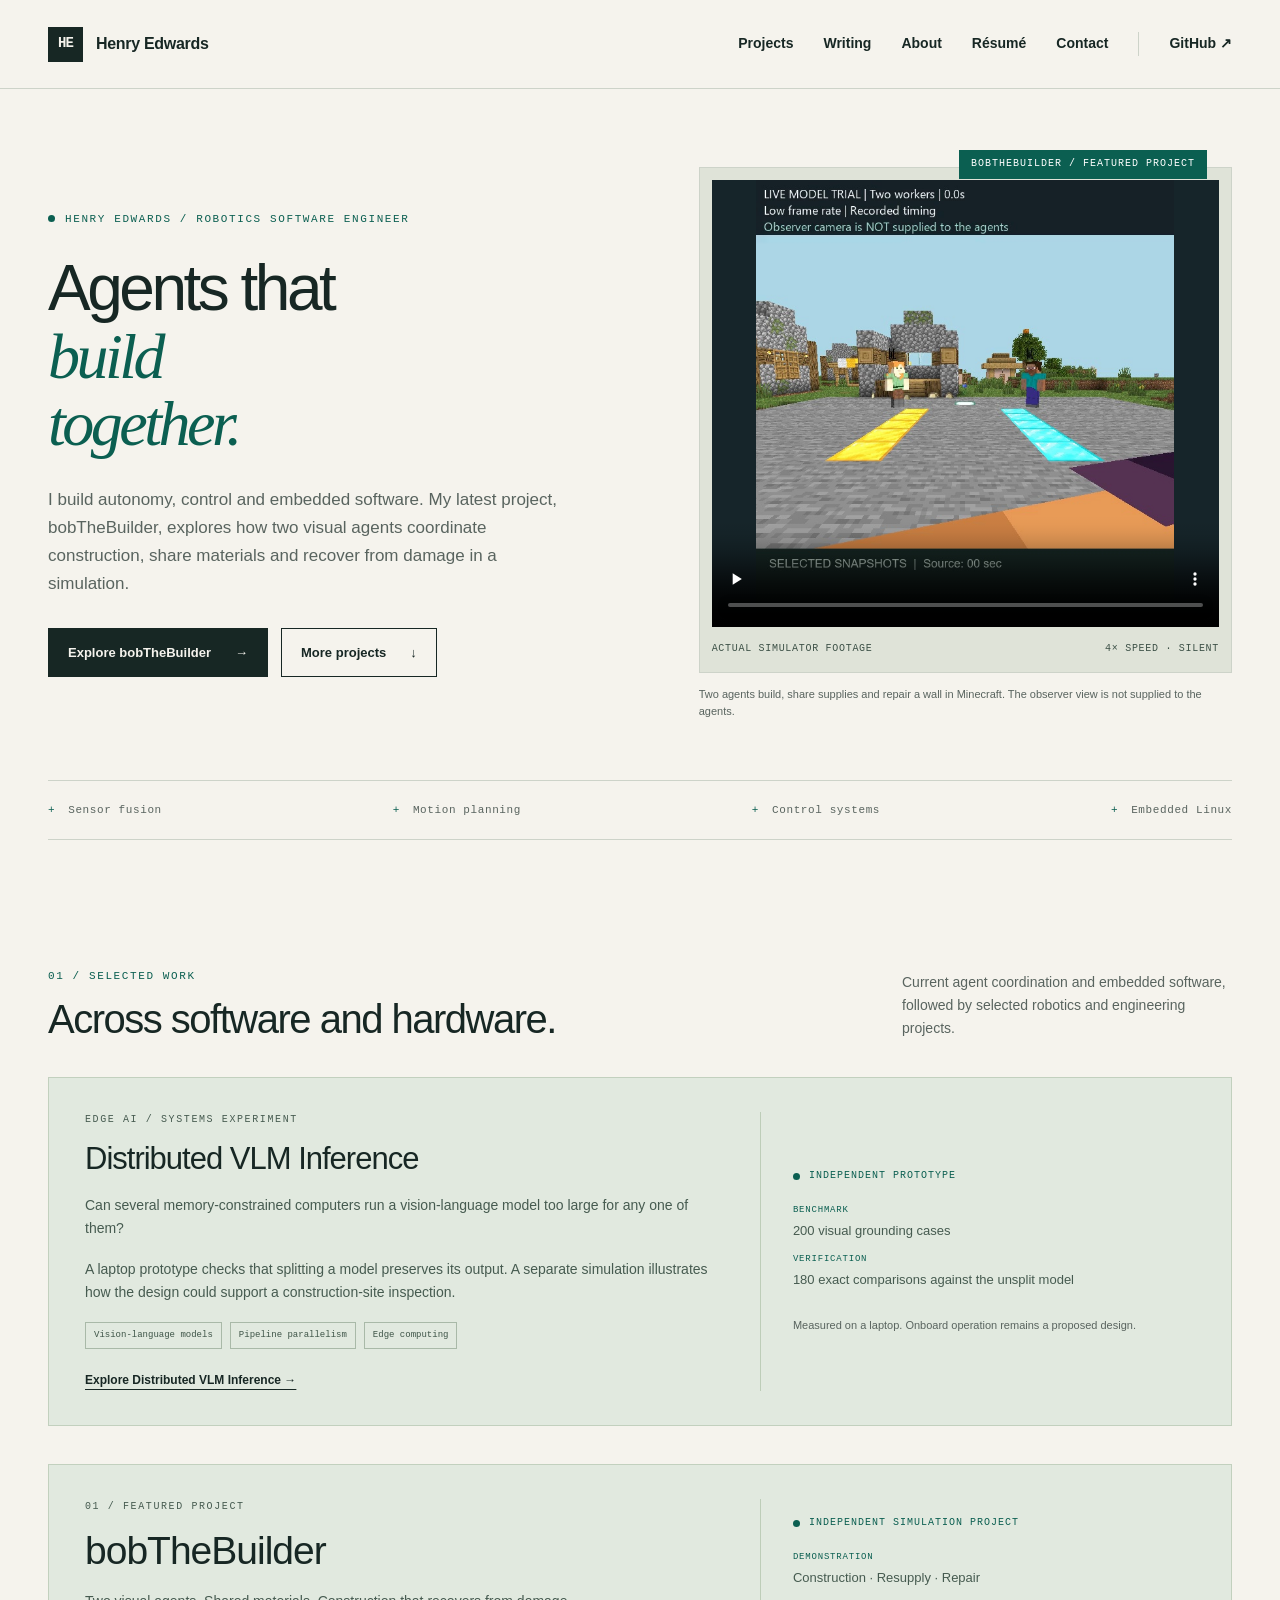
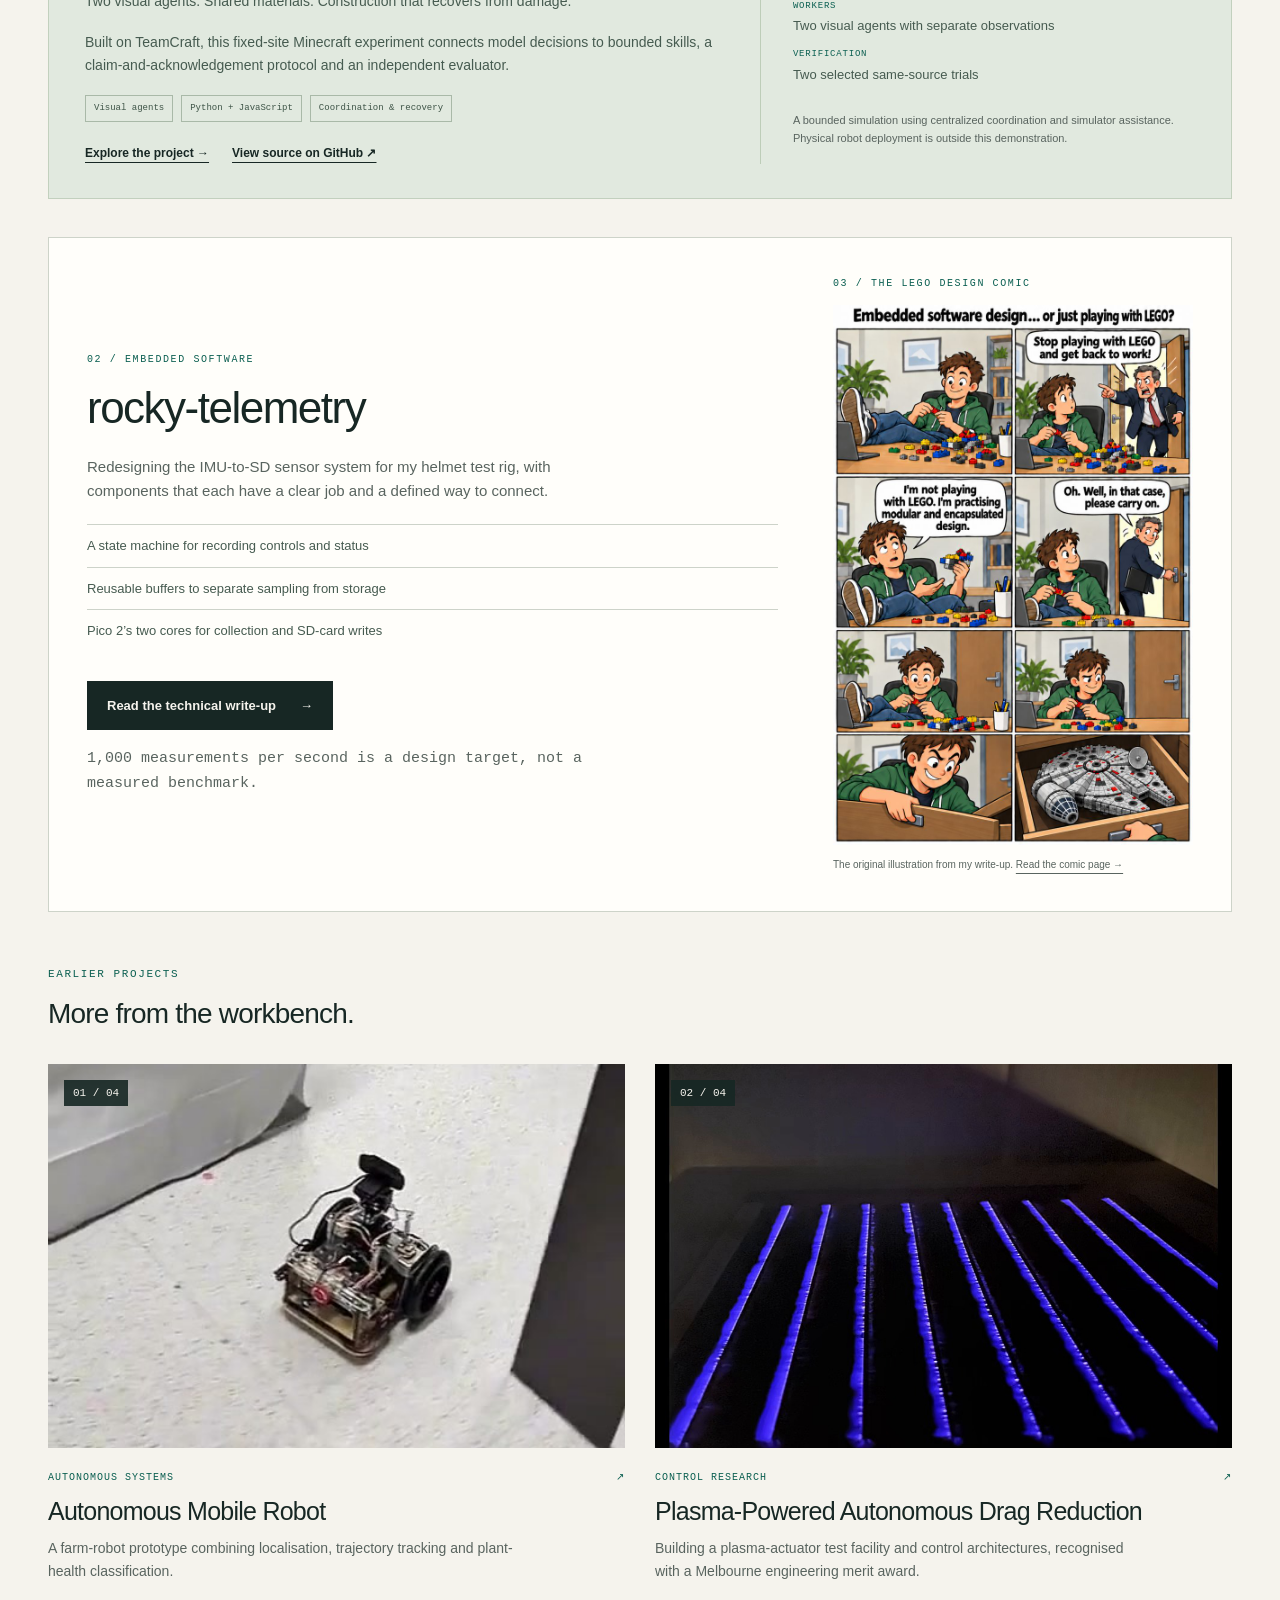
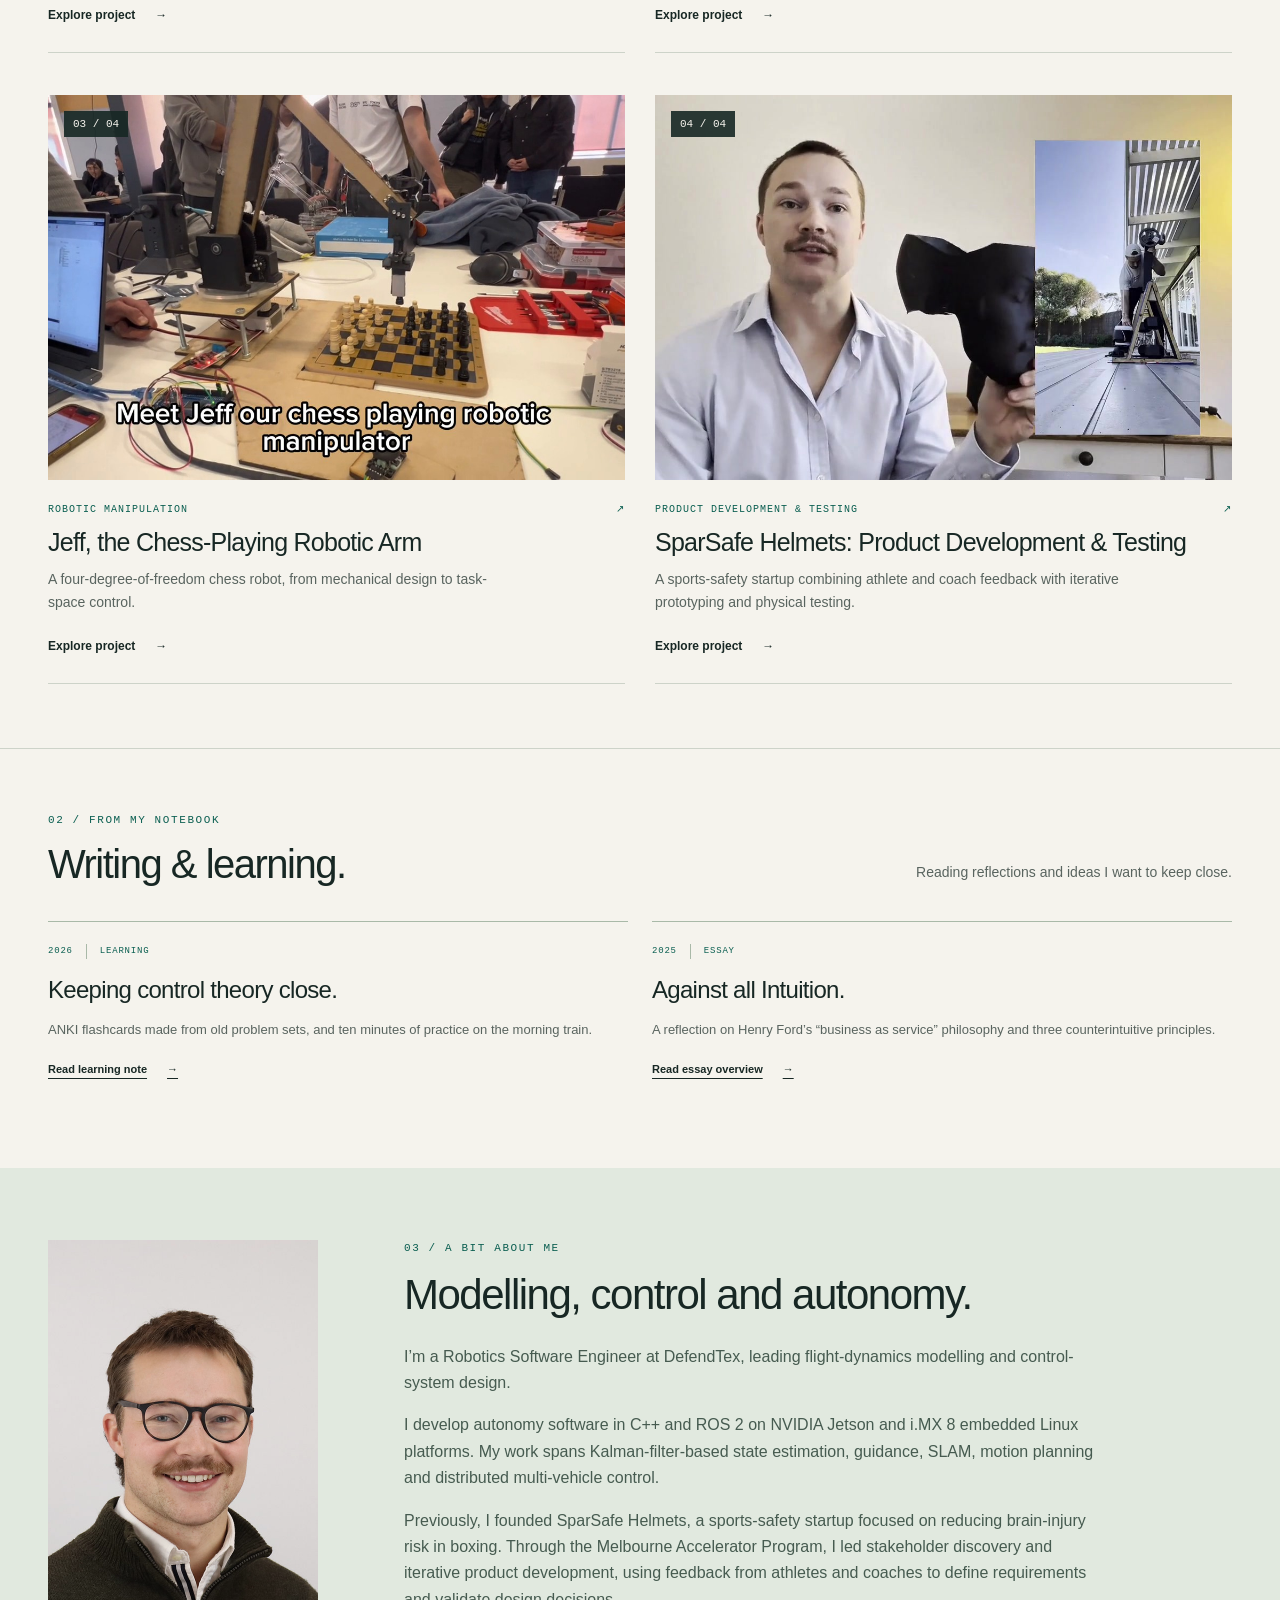
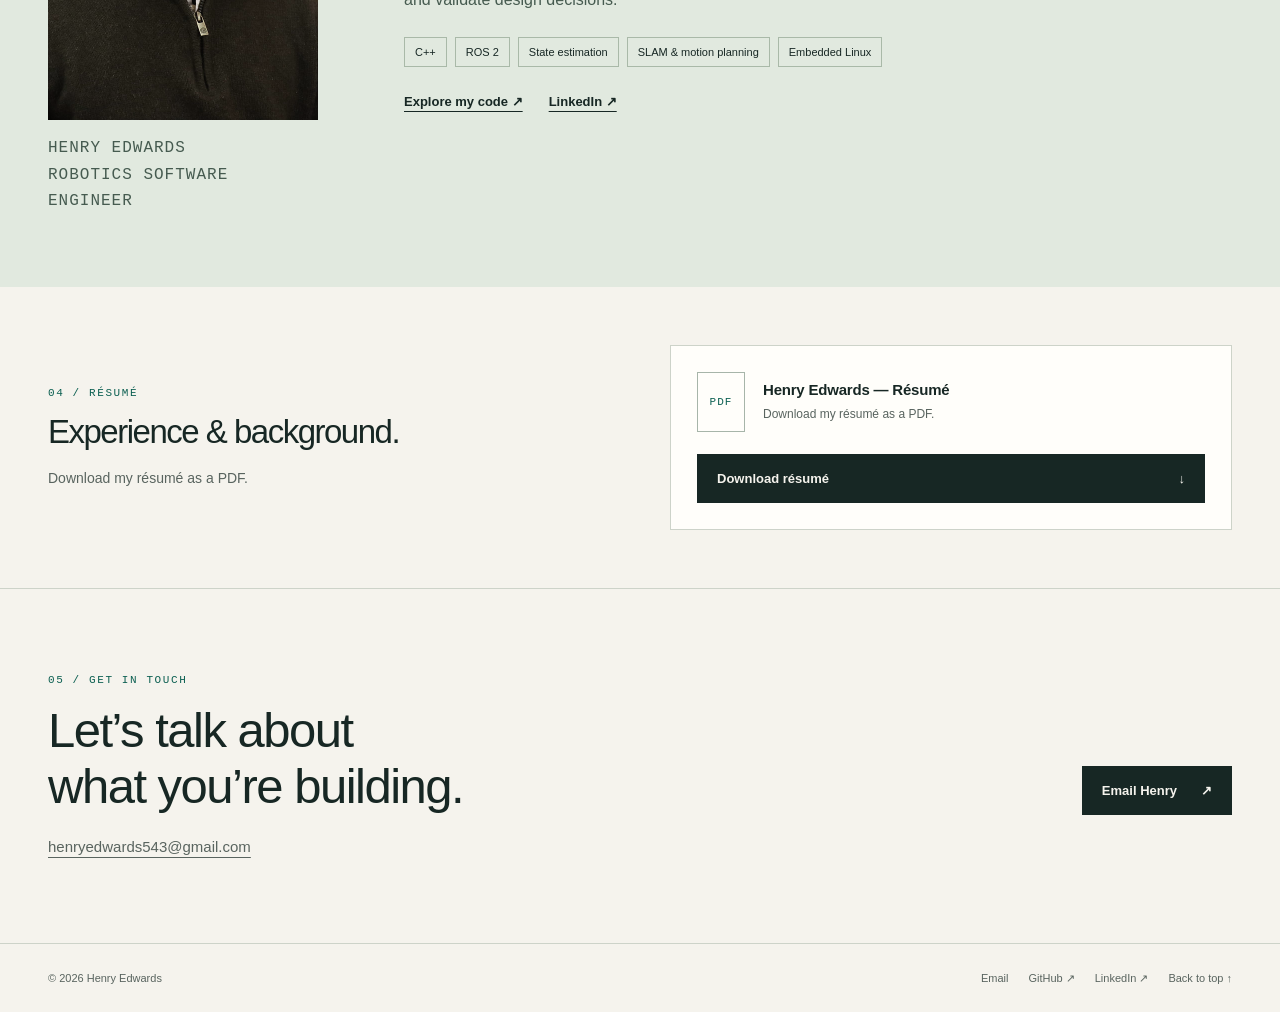
==== commit 5febdd26: "Feature distributed VLM inference and share early design notes" ====
--- a/index.html
+++ b/index.html
@@ -1,3 +1,4 @@
 <!doctype html>
-<html lang="en"><head><meta charset="utf-8"><meta name="viewport" content="width=device-width,initial-scale=1"><meta name="description" content="Henry Edwards builds autonomy, control and embedded software. Explore bobTheBuilder, a visual-agent construction experiment, and rocky-telemetry firmware."><meta name="theme-color" content="#f5f3ed"><title>Henry Edwards | Robotics Software Engineer</title><link rel="icon" href="assets/favicon.svg" type="image/svg+xml"><link rel="stylesheet" href="assets/site.css"><script src="assets/site.js" defer></script></head><body id="top"><a class="skip-link" href="#main">Skip to content</a><header class="site-header"><div class="wrap nav"><a class="brand" href="index.html" aria-label="Henry Edwards home"><span class="brand-mark" aria-hidden="true">HE</span>Henry Edwards</a><button class="menu-toggle" type="button" aria-controls="site-navigation" aria-expanded="false">Menu</button><nav class="nav-links" id="site-navigation" aria-label="Main navigation"><a href="index.html#work">Projects</a><a href="index.html#notes">Writing</a><a href="index.html#about">About</a><a href="index.html#resume">Résumé</a><a href="index.html#contact">Contact</a><a href="https://github.com/hwedwards">GitHub <span aria-hidden="true">↗</span></a></nav></div></header><main id="main"><section class="hero"><div class="wrap"><div class="hero-grid"><div><p class="eyebrow green"><span class="signal" aria-hidden="true"></span>Henry Edwards / Robotics Software Engineer</p><h1>Agents that<br><em>build<br>together.</em></h1><p class="hero-description">I build autonomy, control and embedded software. My latest project, bobTheBuilder, explores how two visual agents coordinate construction, share materials and recover from damage in a simulation.</p><div class="button-row"><a class="button primary" href="projects/bob-the-builder.html">Explore bobTheBuilder <span aria-hidden="true">→</span></a><a class="button" href="#work">More projects <span aria-hidden="true">↓</span></a></div></div><div class="hero-visual"><span class="hero-index">BOBTHEBUILDER / FEATURED PROJECT</span><div class="image-frame hero-video-frame"><video class="hero-video" controls muted playsinline preload="none" poster="assets/media/bob-construction-snapshots-poster.jpg" width="640" height="684" aria-label="Selected snapshots from the bobTheBuilder construction and repair trial, silent, 17 seconds"><source src="assets/media/bob-construction-snapshots.mp4" type="video/mp4"><p><a href="assets/media/bob-construction-snapshots.mp4">Open the 4× simulation demo.</a></p></video><div class="image-caption"><span>Actual simulator footage</span><span>4× speed · Silent</span></div></div><p class="hero-media-note">Two agents build, share supplies and repair a wall in Minecraft. The observer view is not supplied to the agents.</p></div></div><div class="capabilities" aria-label="Areas of focus"><span>Sensor fusion</span><span>Motion planning</span><span>Control systems</span><span>Embedded Linux</span></div></div></section><section id="work" class="section"><div class="wrap"><div class="section-heading"><div><p class="eyebrow green">01 / Selected work</p><h2>Across software and hardware.</h2></div><p>Current agent coordination and embedded software, followed by selected robotics and engineering projects.</p></div><article class="current-project bob-feature" aria-labelledby="construction-title"><div class="current-copy"><p class="eyebrow green">01 / Featured project</p><h3 id="construction-title">bobTheBuilder</h3><p>Two visual agents. Shared materials. Construction that recovers from damage.</p><p>Built on TeamCraft, this fixed-site Minecraft experiment connects model decisions to bounded skills, a claim-and-acknowledgement protocol and an independent evaluator.</p><div class="current-tags"><span>Visual agents</span><span>Python + JavaScript</span><span>Coordination & recovery</span></div><div class="feature-links"><a href="projects/bob-the-builder.html">Explore the project →</a><a href="https://github.com/hwedwards/bobTheBuilder">View source on GitHub ↗</a></div></div><div class="current-context"><span class="current-status"><span class="signal" aria-hidden="true"></span>Independent simulation project</span><dl class="current-facts"><div><dt>Demonstration</dt><dd>Construction · Resupply · Repair</dd></div><div><dt>Workers</dt><dd>Two visual agents with separate observations</dd></div><div><dt>Verification</dt><dd>Two selected same-source trials</dd></div></dl><p class="current-stage">A bounded simulation using centralized coordination and simulator assistance. Physical robot deployment is outside this demonstration.</p></div></article><article class="logger-feature" aria-labelledby="logger-project-title"><div class="logger-feature-copy"><p class="eyebrow green">02 / Embedded software</p><h3 id="logger-project-title">rocky-telemetry</h3><p>Redesigning the IMU-to-SD sensor system for my helmet test rig, with components that each have a clear job and a defined way to connect.</p><ul class="logger-highlights"><li>A state machine for recording controls and status</li><li>Reusable buffers to separate sampling from storage</li><li>Pico 2’s two cores for collection and SD-card writes</li></ul><a class="button primary" href="projects/modular-pico-data-logger.html">Read the technical write-up <span aria-hidden="true">→</span></a><p class="logger-design-note">1,000 measurements per second is a design target, not a measured benchmark.</p></div><figure class="logger-comic"><p class="eyebrow green">03 / The LEGO design comic</p><a href="assets/media/pico-logger-lego.jpg" aria-label="Open the original LEGO software-design comic"><img src="assets/media/pico-logger-lego.jpg" width="800" height="1200" loading="lazy" alt="Henry’s original comic about comparing LEGO building with modular and encapsulated software design"></a><figcaption>The original illustration from my write-up. <a href="projects/lego-software-design-comic.html">Read the comic page →</a></figcaption></figure></article><div class="older-projects-heading"><p class="eyebrow green">Earlier projects</p><h3>More from the workbench.</h3></div><div class="project-grid"><a class="project-card" href="projects/autonomous-mobile-robot.html"><div class="project-image-wrap"><img src="assets/media/farm-poster-sdr-v2.jpg" alt="Autonomous mobile robot navigating an indoor demonstration course" loading="lazy" width="900" height="600"><span class="project-count" aria-hidden="true">01 / 04</span></div><div class="project-text"><div class="project-meta"><span>Autonomous systems</span><span aria-hidden="true">↗</span></div><h3>Autonomous Mobile Robot</h3><p>A farm-robot prototype combining localisation, trajectory tracking and plant-health classification.</p><span class="text-link">Explore project <span aria-hidden="true">→</span></span></div></a><a class="project-card" href="projects/plasma-drag-reduction.html"><div class="project-image-wrap"><img src="assets/media/plasma-poster.jpg" alt="Glowing electrodes on the plasma-actuator prototype" loading="lazy" width="900" height="600"><span class="project-count" aria-hidden="true">02 / 04</span></div><div class="project-text"><div class="project-meta"><span>Control research</span><span aria-hidden="true">↗</span></div><h3>Plasma-Powered Autonomous Drag Reduction</h3><p>Building a plasma-actuator test facility and control architectures, recognised with a Melbourne engineering merit award.</p><span class="text-link">Explore project <span aria-hidden="true">→</span></span></div></a><a class="project-card" href="projects/jeff-chess-robot.html"><div class="project-image-wrap"><img src="assets/media/jeff-poster.jpg" alt="Jeff robotic arm positioned over a chessboard with chess pieces" loading="lazy" width="900" height="600"><span class="project-count" aria-hidden="true">03 / 04</span></div><div class="project-text"><div class="project-meta"><span>Robotic manipulation</span><span aria-hidden="true">↗</span></div><h3>Jeff, the Chess-Playing Robotic Arm</h3><p>A four-degree-of-freedom chess robot, from mechanical design to task-space control.</p><span class="text-link">Explore project <span aria-hidden="true">→</span></span></div></a><a class="project-card" href="projects/rocky-test-rig.html"><div class="project-image-wrap"><img src="assets/media/rocky-poster-sdr-v2.jpg" alt="Rocky helmet prototype and custom impact-testing setup in project demonstration footage" loading="lazy" width="900" height="600"><span class="project-count" aria-hidden="true">04 / 04</span></div><div class="project-text"><div class="project-meta"><span>Product development & testing</span><span aria-hidden="true">↗</span></div><h3>SparSafe Helmets: Product Development & Testing</h3><p>A sports-safety startup combining athlete and coach feedback with iterative prototyping and physical testing.</p><span class="text-link">Explore project <span aria-hidden="true">→</span></span></div></a></div></div></section><section id="notes" class="notes-section"><div class="wrap"><div class="section-heading"><div><p class="eyebrow green">02 / From my notebook</p><h2>Writing & learning.</h2></div><p>Reading reflections and ideas I want to keep close.</p></div><div class="notes-grid"><article class="note-card"><div class="note-card-meta"><span>2026</span><span>Learning</span></div><h3><a href="notes/control-learning-flashcards.html">Keeping control theory close.</a></h3><p>ANKI flashcards made from old problem sets, and ten minutes of practice on the morning train.</p><a class="text-link" href="notes/control-learning-flashcards.html">Read learning note <span aria-hidden="true">→</span></a></article><article class="note-card"><div class="note-card-meta"><span>2025</span><span>Essay</span></div><h3><a href="notes/against-all-intuition.html">Against all Intuition.</a></h3><p>A reflection on Henry Ford’s “business as service” philosophy and three counterintuitive principles.</p><a class="text-link" href="notes/against-all-intuition.html">Read essay overview <span aria-hidden="true">→</span></a></article></div></div></section><section id="about" class="about"><div class="wrap about-grid"><div class="about-photo"><img class="portrait" src="assets/media/portrait.jpg" alt="Henry Edwards" width="480" height="480" loading="lazy"><p class="portrait-label">Henry Edwards<br>Robotics Software Engineer</p></div><div><p class="eyebrow">03 / A bit about me</p><h2>Modelling, control and autonomy.</h2><p>I’m a Robotics Software Engineer at DefendTex, leading flight-dynamics modelling and control-system design.</p><p>I develop autonomy software in C++ and ROS 2 on NVIDIA Jetson and i.MX 8 embedded Linux platforms. My work spans Kalman-filter-based state estimation, guidance, SLAM, motion planning and distributed multi-vehicle control.</p><p>Previously, I founded SparSafe Helmets, a sports-safety startup focused on reducing brain-injury risk in boxing. Through the Melbourne Accelerator Program, I led stakeholder discovery and iterative product development, using feedback from athletes and coaches to define requirements and validate design decisions.</p><div class="expertise" aria-label="Technical interests"><span class="tag">C++</span><span class="tag">ROS 2</span><span class="tag">State estimation</span><span class="tag">SLAM & motion planning</span><span class="tag">Embedded Linux</span></div><div class="about-links"><a href="https://github.com/hwedwards">Explore my code ↗</a><a href="https://www.linkedin.com/in/henry-edwards-7941b7172/">LinkedIn ↗</a></div></div></div></section><section id="resume" class="resume"><div class="wrap resume-grid"><div><p class="eyebrow green">04 / Résumé</p><h2>Experience & background.</h2><p class="resume-intro">Download my résumé as a PDF.</p></div><div class="resume-file"><span class="document-label" aria-hidden="true">PDF</span><div class="resume-file-copy"><h3>Henry Edwards — Résumé</h3><p id="resume-status">Download my résumé as a PDF.</p></div><a class="button primary resume-download" href="assets/resume.pdf" download aria-describedby="resume-status">Download résumé <span aria-hidden="true">↓</span></a></div></div></section>
+<html lang="en"><head><meta charset="utf-8"><meta name="viewport" content="width=device-width,initial-scale=1"><meta name="description" content="Henry Edwards builds autonomy, control and embedded software. Explore bobTheBuilder, a visual-agent construction experiment, and rocky-telemetry firmware."><meta name="theme-color" content="#f5f3ed"><title>Henry Edwards | Robotics Software Engineer</title><link rel="icon" href="assets/favicon.svg" type="image/svg+xml"><link rel="stylesheet" href="assets/site.css"><script src="assets/site.js" defer></script></head><body id="top"><a class="skip-link" href="#main">Skip to content</a><header class="site-header"><div class="wrap nav"><a class="brand" href="index.html" aria-label="Henry Edwards home"><span class="brand-mark" aria-hidden="true">HE</span>Henry Edwards</a><button class="menu-toggle" type="button" aria-controls="site-navigation" aria-expanded="false">Menu</button><nav class="nav-links" id="site-navigation" aria-label="Main navigation"><a href="index.html#work">Projects</a><a href="index.html#notes">Writing</a><a href="index.html#about">About</a><a href="index.html#resume">Résumé</a><a href="index.html#contact">Contact</a><a href="https://github.com/hwedwards">GitHub <span aria-hidden="true">↗</span></a></nav></div></header><main id="main"><section class="hero"><div class="wrap"><div class="hero-grid"><div><p class="eyebrow green"><span class="signal" aria-hidden="true"></span>Henry Edwards / Robotics Software Engineer</p><h1>Agents that<br><em>build<br>together.</em></h1><p class="hero-description">I build autonomy, control and embedded software. My latest project, bobTheBuilder, explores how two visual agents coordinate construction, share materials and recover from damage in a simulation.</p><div class="button-row"><a class="button primary" href="projects/bob-the-builder.html">Explore bobTheBuilder <span aria-hidden="true">→</span></a><a class="button" href="#work">More projects <span aria-hidden="true">↓</span></a></div></div><div class="hero-visual"><span class="hero-index">BOBTHEBUILDER / FEATURED PROJECT</span><div class="image-frame hero-video-frame"><video class="hero-video" controls muted playsinline preload="none" poster="assets/media/bob-construction-snapshots-poster.jpg" width="640" height="684" aria-label="Selected snapshots from the bobTheBuilder construction and repair trial, silent, 17 seconds"><source src="assets/media/bob-construction-snapshots.mp4" type="video/mp4"><p><a href="assets/media/bob-construction-snapshots.mp4">Open the 4× simulation demo.</a></p></video><div class="image-caption"><span>Actual simulator footage</span><span>4× speed · Silent</span></div></div><p class="hero-media-note">Two agents build, share supplies and repair a wall in Minecraft. The observer view is not supplied to the agents.</p></div></div><div class="capabilities" aria-label="Areas of focus"><span>Sensor fusion</span><span>Motion planning</span><span>Control systems</span><span>Embedded Linux</span></div></div></section><section id="work" class="section"><div class="wrap"><div class="section-heading"><div><p class="eyebrow green">01 / Selected work</p><h2>Across software and hardware.</h2></div><p>Current agent coordination and embedded software, followed by selected robotics and engineering projects.</p></div><article class="current-project" aria-labelledby="vlm-project-title"><div class="current-copy"><p class="eyebrow green">Edge AI / Systems experiment</p><h3 id="vlm-project-title">Distributed VLM Inference</h3><p>Can several memory-constrained computers run a vision-language model too large for any one of them?</p><p>A laptop prototype checks that splitting a model preserves its output. A separate simulation illustrates how the design could support a construction-site inspection.</p><div class="current-tags"><span>Vision-language models</span><span>Pipeline parallelism</span><span>Edge computing</span></div><div class="feature-links"><a href="projects/edge-vlm-pipeline.html">Explore Distributed VLM Inference →</a></div></div><div class="current-context"><span class="current-status"><span class="signal" aria-hidden="true"></span>Independent prototype</span><dl class="current-facts"><div><dt>Benchmark</dt><dd>200 visual grounding cases</dd></div><div><dt>Verification</dt><dd>180 exact comparisons against the unsplit model</dd></div></dl><p class="current-stage">Measured on a laptop. Onboard operation remains a proposed design.</p></div></article>
+<article class="current-project bob-feature" aria-labelledby="construction-title"><div class="current-copy"><p class="eyebrow green">01 / Featured project</p><h3 id="construction-title">bobTheBuilder</h3><p>Two visual agents. Shared materials. Construction that recovers from damage.</p><p>Built on TeamCraft, this fixed-site Minecraft experiment connects model decisions to bounded skills, a claim-and-acknowledgement protocol and an independent evaluator.</p><div class="current-tags"><span>Visual agents</span><span>Python + JavaScript</span><span>Coordination & recovery</span></div><div class="feature-links"><a href="projects/bob-the-builder.html">Explore the project →</a><a href="https://github.com/hwedwards/bobTheBuilder">View source on GitHub ↗</a></div></div><div class="current-context"><span class="current-status"><span class="signal" aria-hidden="true"></span>Independent simulation project</span><dl class="current-facts"><div><dt>Demonstration</dt><dd>Construction · Resupply · Repair</dd></div><div><dt>Workers</dt><dd>Two visual agents with separate observations</dd></div><div><dt>Verification</dt><dd>Two selected same-source trials</dd></div></dl><p class="current-stage">A bounded simulation using centralized coordination and simulator assistance. Physical robot deployment is outside this demonstration.</p></div></article><article class="logger-feature" aria-labelledby="logger-project-title"><div class="logger-feature-copy"><p class="eyebrow green">02 / Embedded software</p><h3 id="logger-project-title">rocky-telemetry</h3><p>Redesigning the IMU-to-SD sensor system for my helmet test rig, with components that each have a clear job and a defined way to connect.</p><ul class="logger-highlights"><li>A state machine for recording controls and status</li><li>Reusable buffers to separate sampling from storage</li><li>Pico 2’s two cores for collection and SD-card writes</li></ul><a class="button primary" href="projects/modular-pico-data-logger.html">Read the technical write-up <span aria-hidden="true">→</span></a><p class="logger-design-note">1,000 measurements per second is a design target, not a measured benchmark.</p></div><figure class="logger-comic"><p class="eyebrow green">03 / The LEGO design comic</p><a href="assets/media/pico-logger-lego.jpg" aria-label="Open the original LEGO software-design comic"><img src="assets/media/pico-logger-lego.jpg" width="800" height="1200" loading="lazy" alt="Henry’s original comic about comparing LEGO building with modular and encapsulated software design"></a><figcaption>The original illustration from my write-up. <a href="projects/lego-software-design-comic.html">Read the comic page →</a></figcaption></figure></article><div class="older-projects-heading"><p class="eyebrow green">Earlier projects</p><h3>More from the workbench.</h3></div><div class="project-grid"><a class="project-card" href="projects/autonomous-mobile-robot.html"><div class="project-image-wrap"><img src="assets/media/farm-poster-sdr-v2.jpg" alt="Autonomous mobile robot navigating an indoor demonstration course" loading="lazy" width="900" height="600"><span class="project-count" aria-hidden="true">01 / 04</span></div><div class="project-text"><div class="project-meta"><span>Autonomous systems</span><span aria-hidden="true">↗</span></div><h3>Autonomous Mobile Robot</h3><p>A farm-robot prototype combining localisation, trajectory tracking and plant-health classification.</p><span class="text-link">Explore project <span aria-hidden="true">→</span></span></div></a><a class="project-card" href="projects/plasma-drag-reduction.html"><div class="project-image-wrap"><img src="assets/media/plasma-poster.jpg" alt="Glowing electrodes on the plasma-actuator prototype" loading="lazy" width="900" height="600"><span class="project-count" aria-hidden="true">02 / 04</span></div><div class="project-text"><div class="project-meta"><span>Control research</span><span aria-hidden="true">↗</span></div><h3>Plasma-Powered Autonomous Drag Reduction</h3><p>Building a plasma-actuator test facility and control architectures, recognised with a Melbourne engineering merit award.</p><span class="text-link">Explore project <span aria-hidden="true">→</span></span></div></a><a class="project-card" href="projects/jeff-chess-robot.html"><div class="project-image-wrap"><img src="assets/media/jeff-poster.jpg" alt="Jeff robotic arm positioned over a chessboard with chess pieces" loading="lazy" width="900" height="600"><span class="project-count" aria-hidden="true">03 / 04</span></div><div class="project-text"><div class="project-meta"><span>Robotic manipulation</span><span aria-hidden="true">↗</span></div><h3>Jeff, the Chess-Playing Robotic Arm</h3><p>A four-degree-of-freedom chess robot, from mechanical design to task-space control.</p><span class="text-link">Explore project <span aria-hidden="true">→</span></span></div></a><a class="project-card" href="projects/rocky-test-rig.html"><div class="project-image-wrap"><img src="assets/media/rocky-poster-sdr-v2.jpg" alt="Rocky helmet prototype and custom impact-testing setup in project demonstration footage" loading="lazy" width="900" height="600"><span class="project-count" aria-hidden="true">04 / 04</span></div><div class="project-text"><div class="project-meta"><span>Product development & testing</span><span aria-hidden="true">↗</span></div><h3>SparSafe Helmets: Product Development & Testing</h3><p>A sports-safety startup combining athlete and coach feedback with iterative prototyping and physical testing.</p><span class="text-link">Explore project <span aria-hidden="true">→</span></span></div></a></div></div></section><section id="notes" class="notes-section"><div class="wrap"><div class="section-heading"><div><p class="eyebrow green">02 / From my notebook</p><h2>Writing & learning.</h2></div><p>Reading reflections and ideas I want to keep close.</p></div><div class="notes-grid"><article class="note-card"><div class="note-card-meta"><span>2026</span><span>Learning</span></div><h3><a href="notes/control-learning-flashcards.html">Keeping control theory close.</a></h3><p>ANKI flashcards made from old problem sets, and ten minutes of practice on the morning train.</p><a class="text-link" href="notes/control-learning-flashcards.html">Read learning note <span aria-hidden="true">→</span></a></article><article class="note-card"><div class="note-card-meta"><span>2025</span><span>Essay</span></div><h3><a href="notes/against-all-intuition.html">Against all Intuition.</a></h3><p>A reflection on Henry Ford’s “business as service” philosophy and three counterintuitive principles.</p><a class="text-link" href="notes/against-all-intuition.html">Read essay overview <span aria-hidden="true">→</span></a></article></div></div></section><section id="about" class="about"><div class="wrap about-grid"><div class="about-photo"><img class="portrait" src="assets/media/portrait.jpg" alt="Henry Edwards" width="480" height="480" loading="lazy"><p class="portrait-label">Henry Edwards<br>Robotics Software Engineer</p></div><div><p class="eyebrow">03 / A bit about me</p><h2>Modelling, control and autonomy.</h2><p>I’m a Robotics Software Engineer at DefendTex, leading flight-dynamics modelling and control-system design.</p><p>I develop autonomy software in C++ and ROS 2 on NVIDIA Jetson and i.MX 8 embedded Linux platforms. My work spans Kalman-filter-based state estimation, guidance, SLAM, motion planning and distributed multi-vehicle control.</p><p>Previously, I founded SparSafe Helmets, a sports-safety startup focused on reducing brain-injury risk in boxing. Through the Melbourne Accelerator Program, I led stakeholder discovery and iterative product development, using feedback from athletes and coaches to define requirements and validate design decisions.</p><div class="expertise" aria-label="Technical interests"><span class="tag">C++</span><span class="tag">ROS 2</span><span class="tag">State estimation</span><span class="tag">SLAM & motion planning</span><span class="tag">Embedded Linux</span></div><div class="about-links"><a href="https://github.com/hwedwards">Explore my code ↗</a><a href="https://www.linkedin.com/in/henry-edwards-7941b7172/">LinkedIn ↗</a></div></div></div></section><section id="resume" class="resume"><div class="wrap resume-grid"><div><p class="eyebrow green">04 / Résumé</p><h2>Experience & background.</h2><p class="resume-intro">Download my résumé as a PDF.</p></div><div class="resume-file"><span class="document-label" aria-hidden="true">PDF</span><div class="resume-file-copy"><h3>Henry Edwards — Résumé</h3><p id="resume-status">Download my résumé as a PDF.</p></div><a class="button primary resume-download" href="assets/resume.pdf" download aria-describedby="resume-status">Download résumé <span aria-hidden="true">↓</span></a></div></div></section>
 <section id="contact" class="contact"><div class="wrap"><div class="contact-grid"><div><p class="eyebrow green">05 / Get in touch</p><h2>Let’s talk about<br>what you’re building.</h2></div><a class="button primary" href="mailto:henryedwards543@gmail.com">Email Henry <span aria-hidden="true">↗</span></a></div><p class="contact-address"><a href="mailto:henryedwards543@gmail.com">henryedwards543@gmail.com</a></p></div></section></main><footer class="site-footer"><div class="wrap footer-inner"><span>© 2026 Henry Edwards</span><div><a href="mailto:henryedwards543@gmail.com">Email</a><a href="https://github.com/hwedwards">GitHub ↗</a><a href="https://www.linkedin.com/in/henry-edwards-7941b7172/">LinkedIn ↗</a><a href="#top">Back to top ↑</a></div></div></footer></body></html>
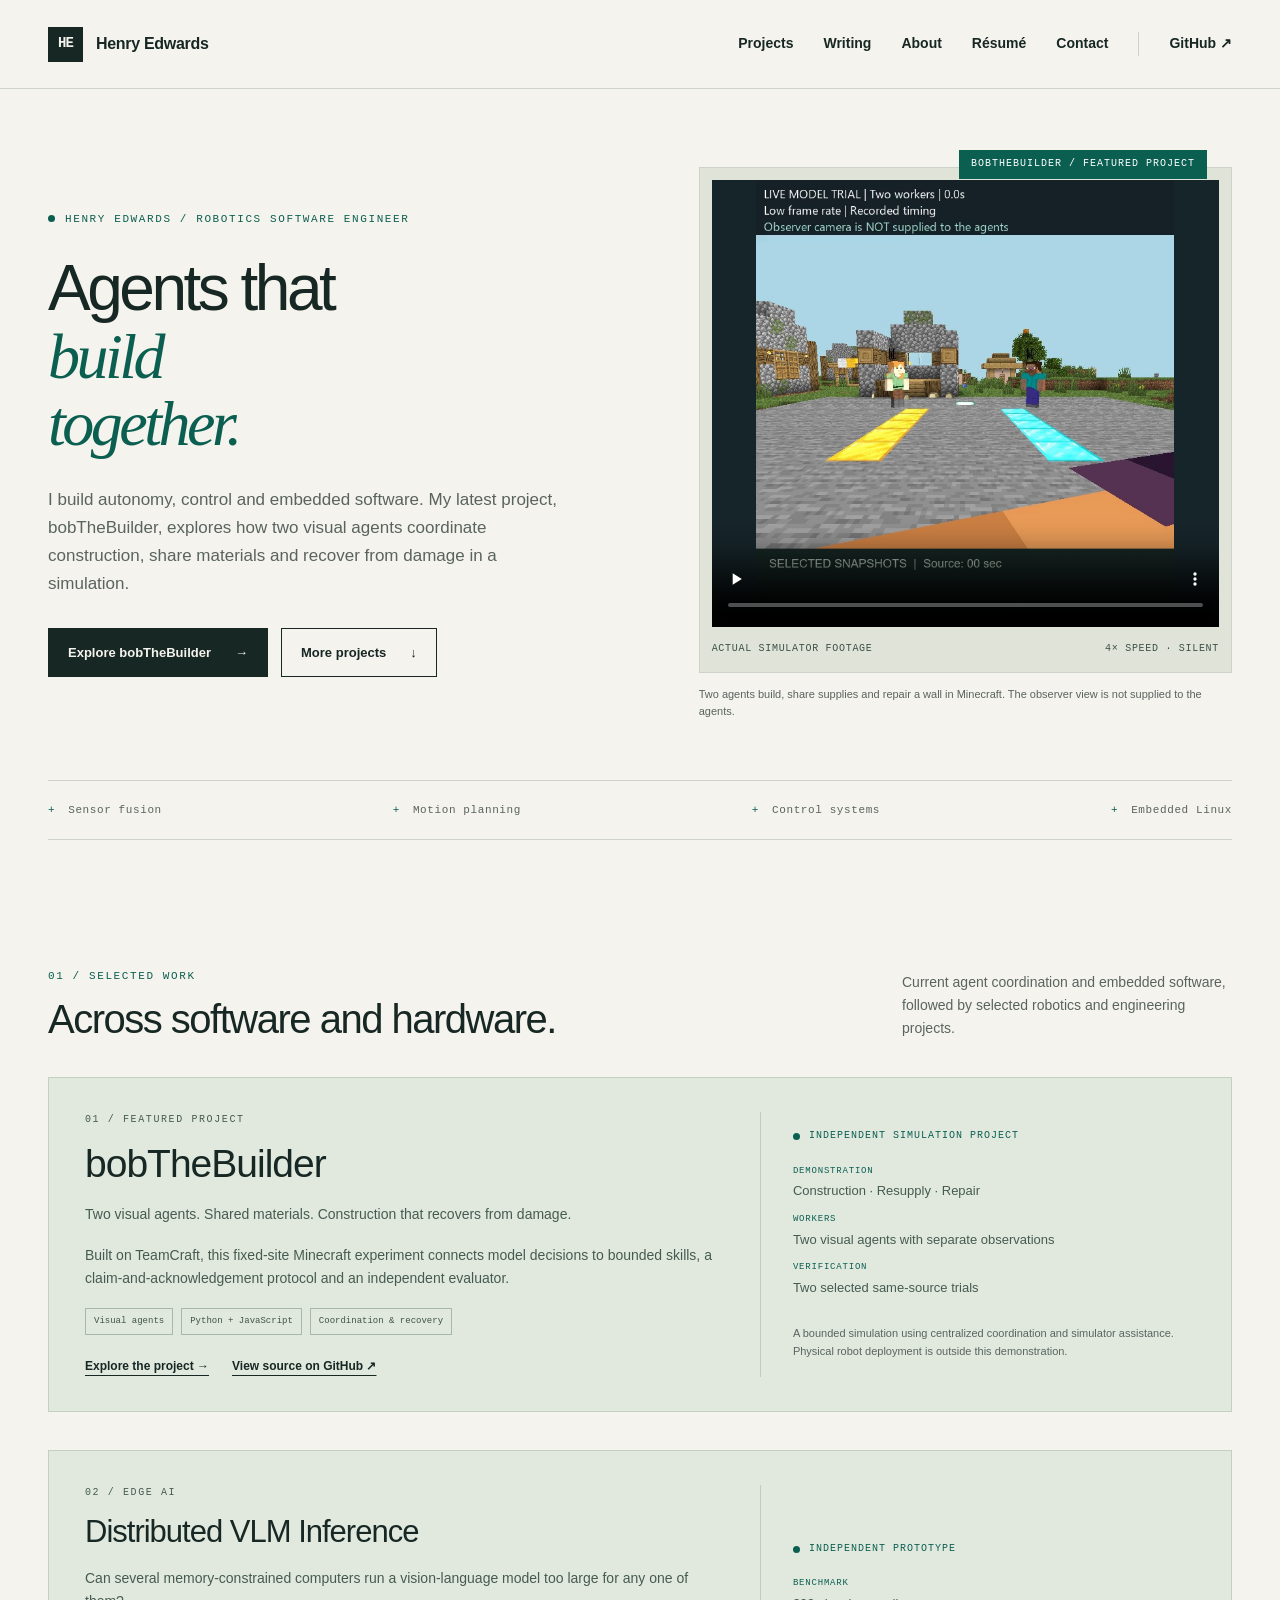
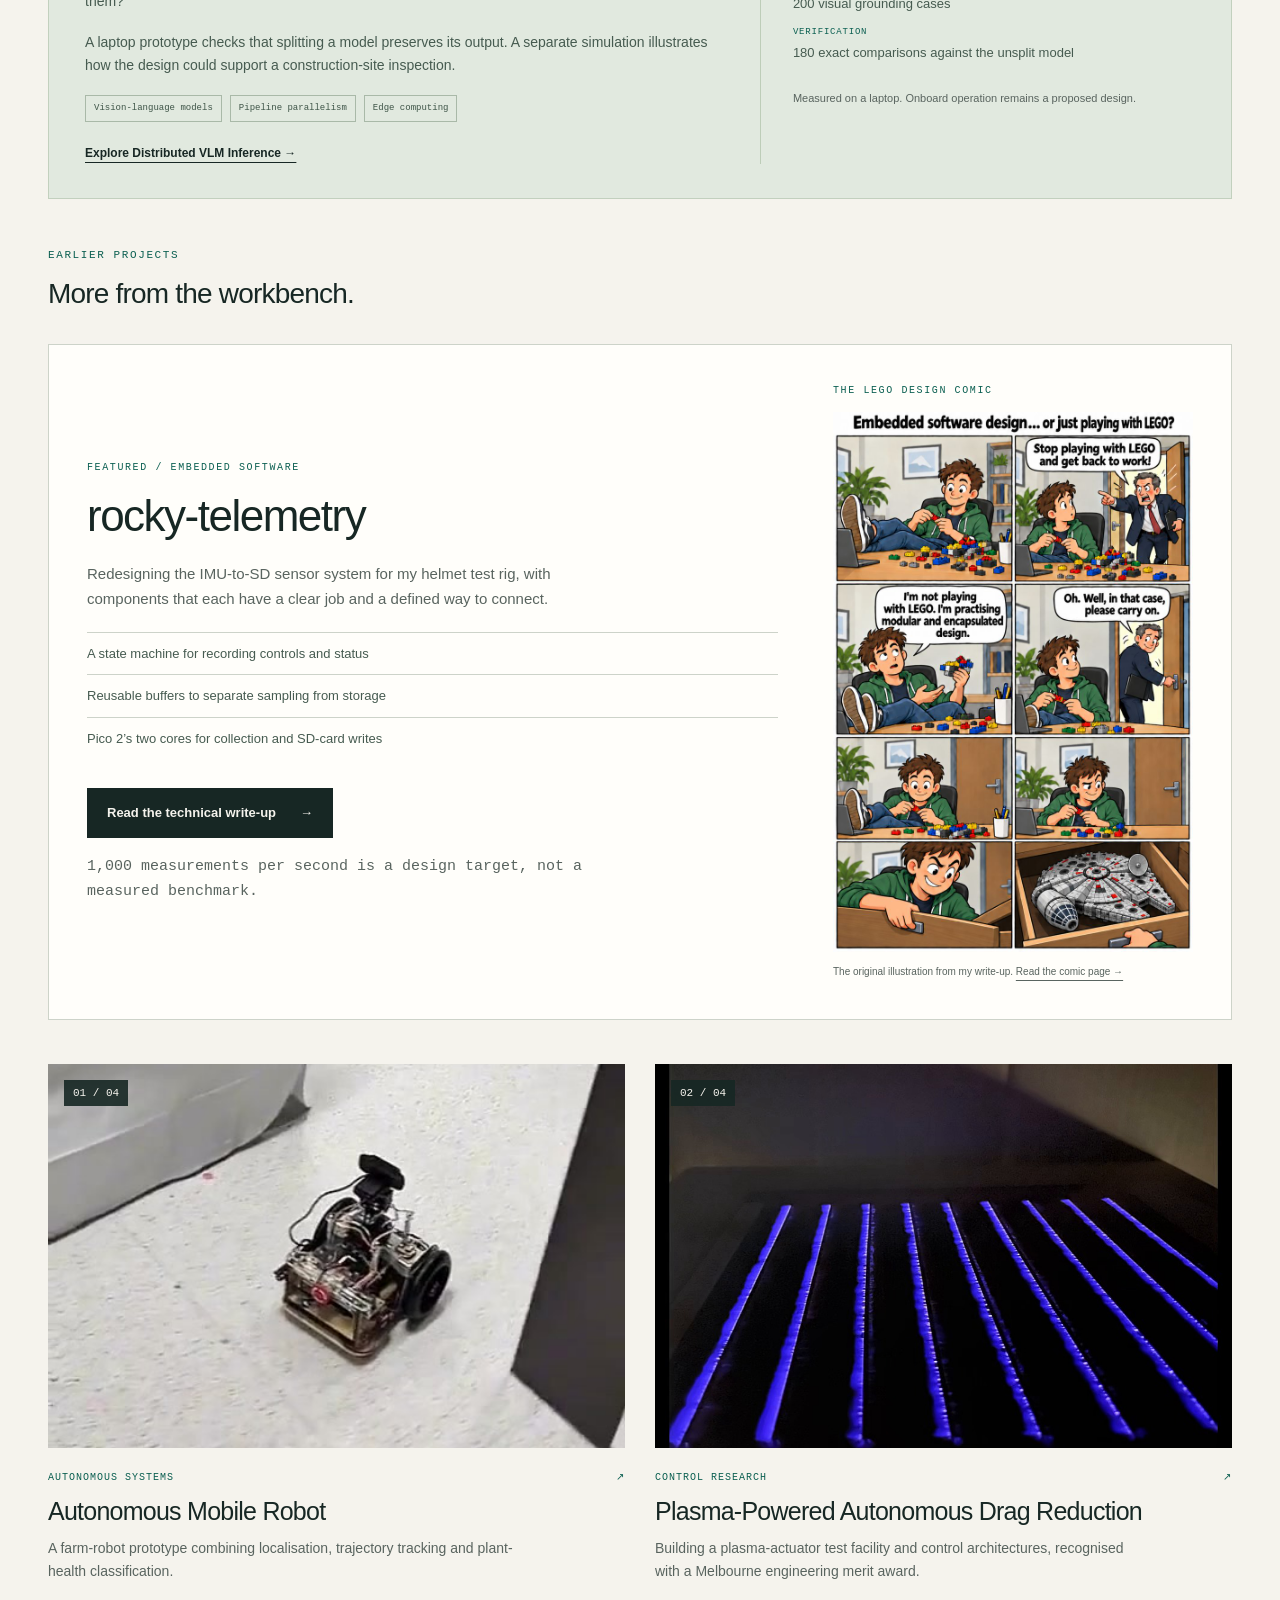
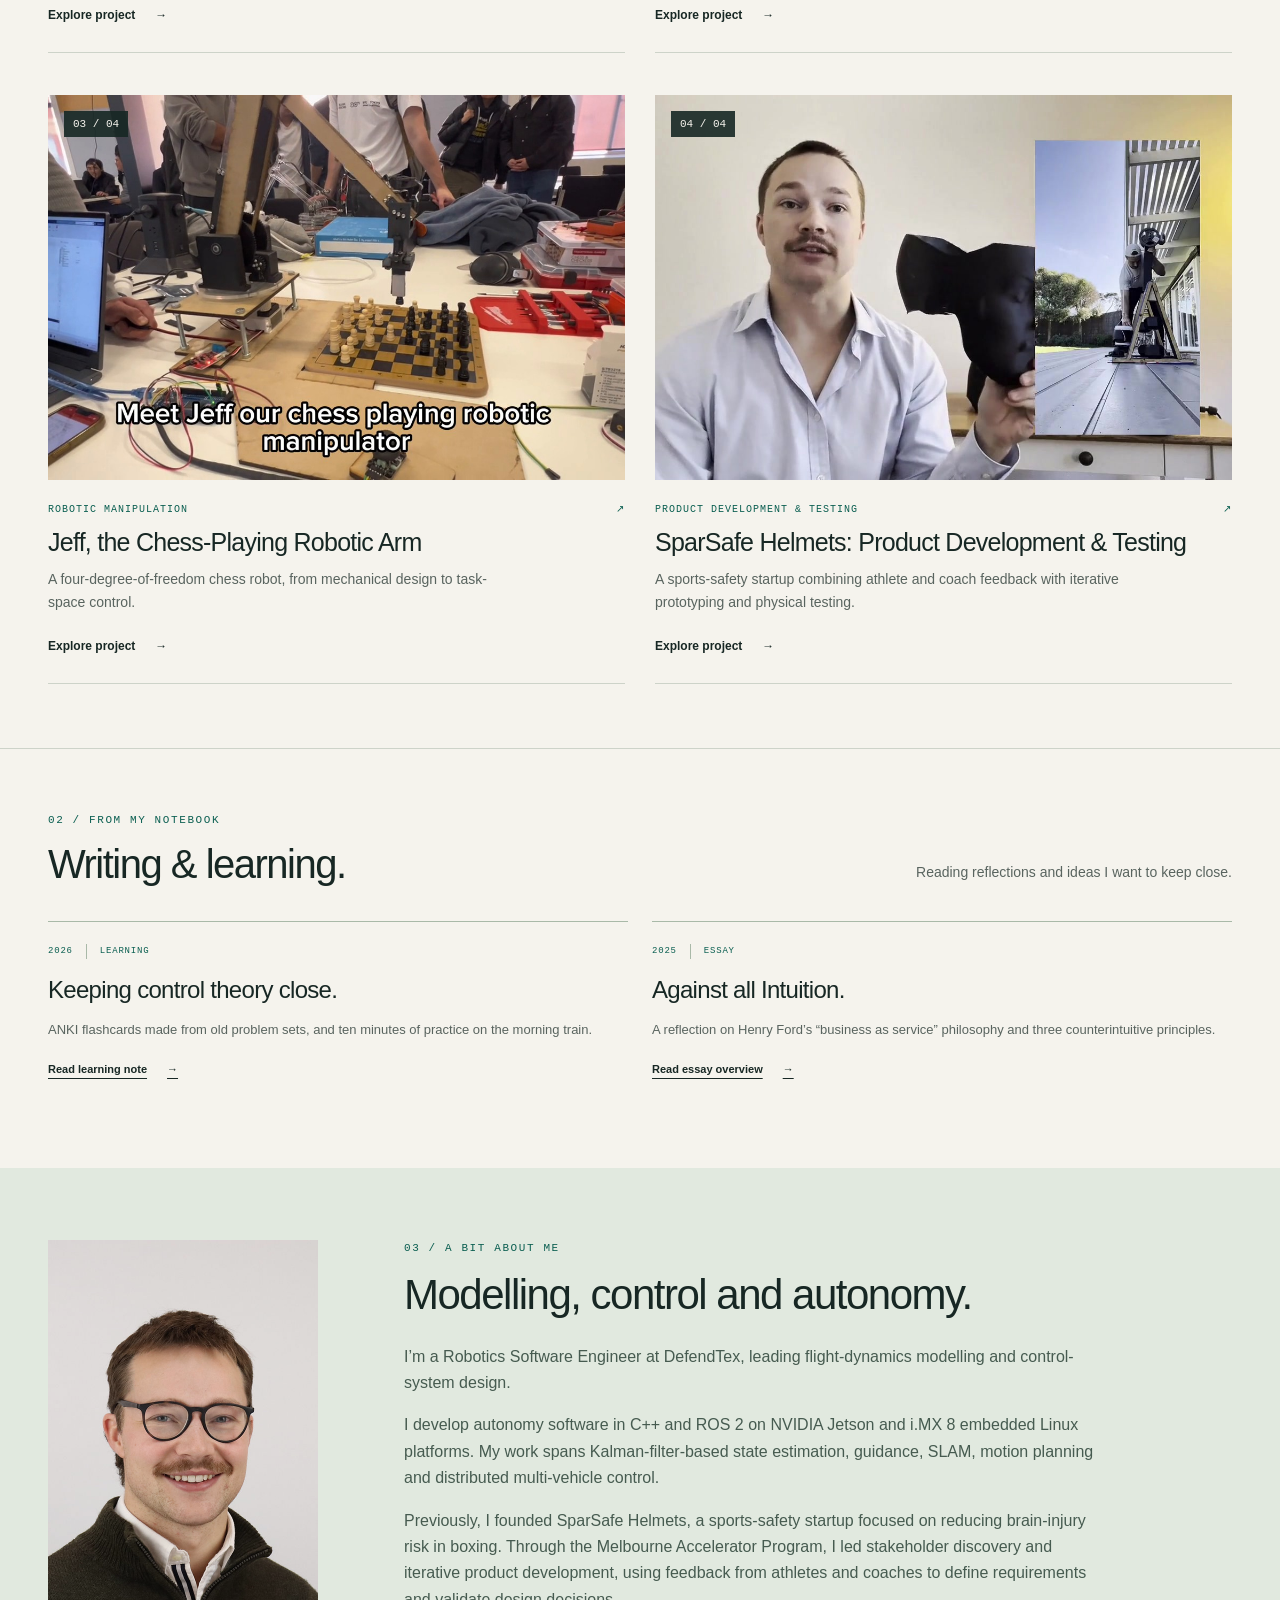
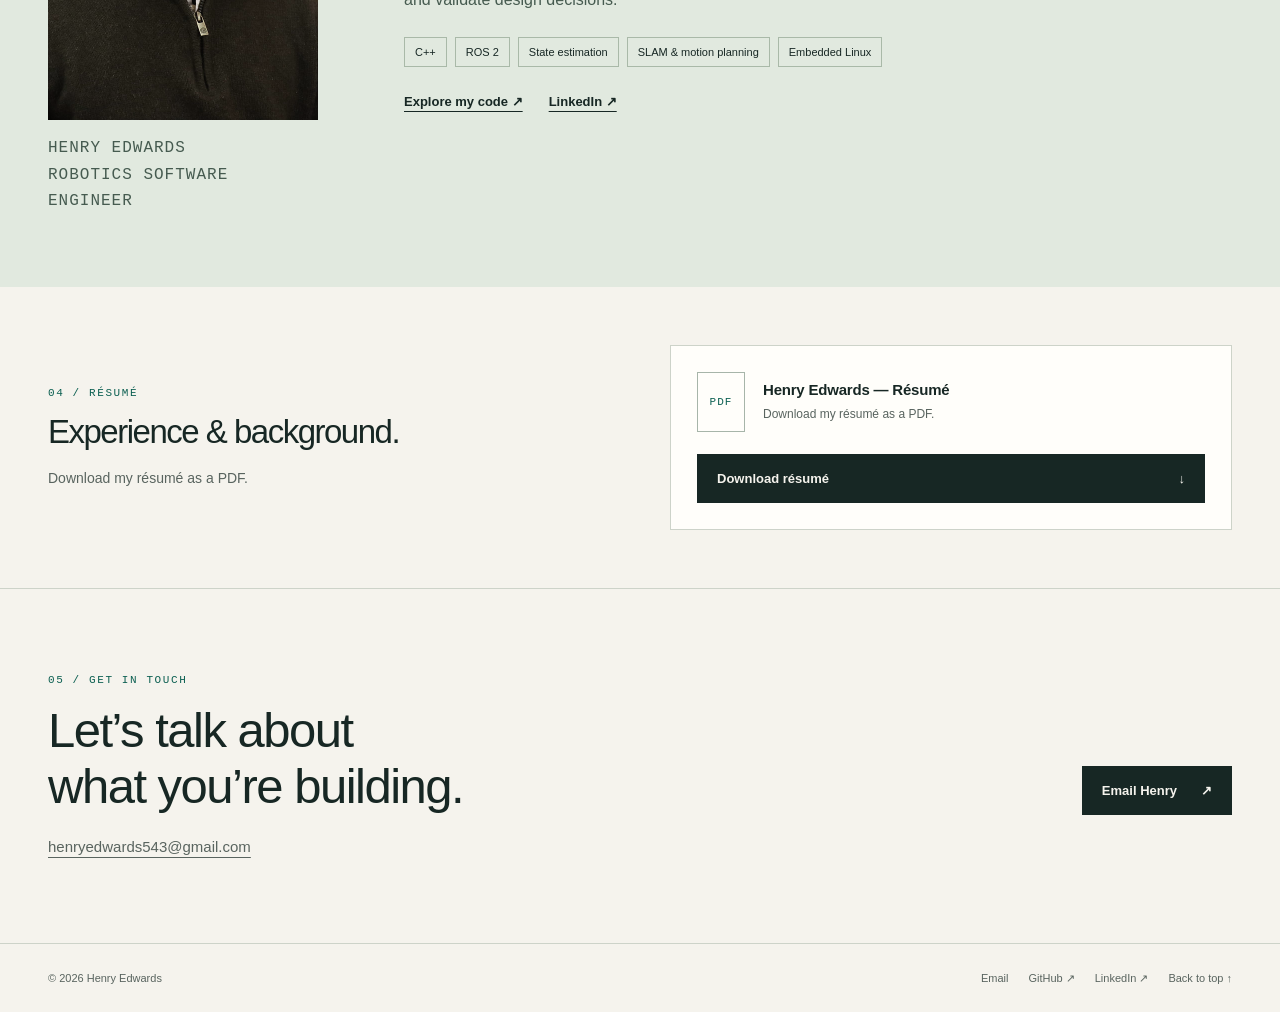
==== commit 8b52bcf9: "Place distributed VLM in selected projects and feature telemetry in workbench" ====
--- a/index.html
+++ b/index.html
@@ -1,4 +1,4 @@
 <!doctype html>
-<html lang="en"><head><meta charset="utf-8"><meta name="viewport" content="width=device-width,initial-scale=1"><meta name="description" content="Henry Edwards builds autonomy, control and embedded software. Explore bobTheBuilder, a visual-agent construction experiment, and rocky-telemetry firmware."><meta name="theme-color" content="#f5f3ed"><title>Henry Edwards | Robotics Software Engineer</title><link rel="icon" href="assets/favicon.svg" type="image/svg+xml"><link rel="stylesheet" href="assets/site.css"><script src="assets/site.js" defer></script></head><body id="top"><a class="skip-link" href="#main">Skip to content</a><header class="site-header"><div class="wrap nav"><a class="brand" href="index.html" aria-label="Henry Edwards home"><span class="brand-mark" aria-hidden="true">HE</span>Henry Edwards</a><button class="menu-toggle" type="button" aria-controls="site-navigation" aria-expanded="false">Menu</button><nav class="nav-links" id="site-navigation" aria-label="Main navigation"><a href="index.html#work">Projects</a><a href="index.html#notes">Writing</a><a href="index.html#about">About</a><a href="index.html#resume">Résumé</a><a href="index.html#contact">Contact</a><a href="https://github.com/hwedwards">GitHub <span aria-hidden="true">↗</span></a></nav></div></header><main id="main"><section class="hero"><div class="wrap"><div class="hero-grid"><div><p class="eyebrow green"><span class="signal" aria-hidden="true"></span>Henry Edwards / Robotics Software Engineer</p><h1>Agents that<br><em>build<br>together.</em></h1><p class="hero-description">I build autonomy, control and embedded software. My latest project, bobTheBuilder, explores how two visual agents coordinate construction, share materials and recover from damage in a simulation.</p><div class="button-row"><a class="button primary" href="projects/bob-the-builder.html">Explore bobTheBuilder <span aria-hidden="true">→</span></a><a class="button" href="#work">More projects <span aria-hidden="true">↓</span></a></div></div><div class="hero-visual"><span class="hero-index">BOBTHEBUILDER / FEATURED PROJECT</span><div class="image-frame hero-video-frame"><video class="hero-video" controls muted playsinline preload="none" poster="assets/media/bob-construction-snapshots-poster.jpg" width="640" height="684" aria-label="Selected snapshots from the bobTheBuilder construction and repair trial, silent, 17 seconds"><source src="assets/media/bob-construction-snapshots.mp4" type="video/mp4"><p><a href="assets/media/bob-construction-snapshots.mp4">Open the 4× simulation demo.</a></p></video><div class="image-caption"><span>Actual simulator footage</span><span>4× speed · Silent</span></div></div><p class="hero-media-note">Two agents build, share supplies and repair a wall in Minecraft. The observer view is not supplied to the agents.</p></div></div><div class="capabilities" aria-label="Areas of focus"><span>Sensor fusion</span><span>Motion planning</span><span>Control systems</span><span>Embedded Linux</span></div></div></section><section id="work" class="section"><div class="wrap"><div class="section-heading"><div><p class="eyebrow green">01 / Selected work</p><h2>Across software and hardware.</h2></div><p>Current agent coordination and embedded software, followed by selected robotics and engineering projects.</p></div><article class="current-project" aria-labelledby="vlm-project-title"><div class="current-copy"><p class="eyebrow green">Edge AI / Systems experiment</p><h3 id="vlm-project-title">Distributed VLM Inference</h3><p>Can several memory-constrained computers run a vision-language model too large for any one of them?</p><p>A laptop prototype checks that splitting a model preserves its output. A separate simulation illustrates how the design could support a construction-site inspection.</p><div class="current-tags"><span>Vision-language models</span><span>Pipeline parallelism</span><span>Edge computing</span></div><div class="feature-links"><a href="projects/edge-vlm-pipeline.html">Explore Distributed VLM Inference →</a></div></div><div class="current-context"><span class="current-status"><span class="signal" aria-hidden="true"></span>Independent prototype</span><dl class="current-facts"><div><dt>Benchmark</dt><dd>200 visual grounding cases</dd></div><div><dt>Verification</dt><dd>180 exact comparisons against the unsplit model</dd></div></dl><p class="current-stage">Measured on a laptop. Onboard operation remains a proposed design.</p></div></article>
-<article class="current-project bob-feature" aria-labelledby="construction-title"><div class="current-copy"><p class="eyebrow green">01 / Featured project</p><h3 id="construction-title">bobTheBuilder</h3><p>Two visual agents. Shared materials. Construction that recovers from damage.</p><p>Built on TeamCraft, this fixed-site Minecraft experiment connects model decisions to bounded skills, a claim-and-acknowledgement protocol and an independent evaluator.</p><div class="current-tags"><span>Visual agents</span><span>Python + JavaScript</span><span>Coordination & recovery</span></div><div class="feature-links"><a href="projects/bob-the-builder.html">Explore the project →</a><a href="https://github.com/hwedwards/bobTheBuilder">View source on GitHub ↗</a></div></div><div class="current-context"><span class="current-status"><span class="signal" aria-hidden="true"></span>Independent simulation project</span><dl class="current-facts"><div><dt>Demonstration</dt><dd>Construction · Resupply · Repair</dd></div><div><dt>Workers</dt><dd>Two visual agents with separate observations</dd></div><div><dt>Verification</dt><dd>Two selected same-source trials</dd></div></dl><p class="current-stage">A bounded simulation using centralized coordination and simulator assistance. Physical robot deployment is outside this demonstration.</p></div></article><article class="logger-feature" aria-labelledby="logger-project-title"><div class="logger-feature-copy"><p class="eyebrow green">02 / Embedded software</p><h3 id="logger-project-title">rocky-telemetry</h3><p>Redesigning the IMU-to-SD sensor system for my helmet test rig, with components that each have a clear job and a defined way to connect.</p><ul class="logger-highlights"><li>A state machine for recording controls and status</li><li>Reusable buffers to separate sampling from storage</li><li>Pico 2’s two cores for collection and SD-card writes</li></ul><a class="button primary" href="projects/modular-pico-data-logger.html">Read the technical write-up <span aria-hidden="true">→</span></a><p class="logger-design-note">1,000 measurements per second is a design target, not a measured benchmark.</p></div><figure class="logger-comic"><p class="eyebrow green">03 / The LEGO design comic</p><a href="assets/media/pico-logger-lego.jpg" aria-label="Open the original LEGO software-design comic"><img src="assets/media/pico-logger-lego.jpg" width="800" height="1200" loading="lazy" alt="Henry’s original comic about comparing LEGO building with modular and encapsulated software design"></a><figcaption>The original illustration from my write-up. <a href="projects/lego-software-design-comic.html">Read the comic page →</a></figcaption></figure></article><div class="older-projects-heading"><p class="eyebrow green">Earlier projects</p><h3>More from the workbench.</h3></div><div class="project-grid"><a class="project-card" href="projects/autonomous-mobile-robot.html"><div class="project-image-wrap"><img src="assets/media/farm-poster-sdr-v2.jpg" alt="Autonomous mobile robot navigating an indoor demonstration course" loading="lazy" width="900" height="600"><span class="project-count" aria-hidden="true">01 / 04</span></div><div class="project-text"><div class="project-meta"><span>Autonomous systems</span><span aria-hidden="true">↗</span></div><h3>Autonomous Mobile Robot</h3><p>A farm-robot prototype combining localisation, trajectory tracking and plant-health classification.</p><span class="text-link">Explore project <span aria-hidden="true">→</span></span></div></a><a class="project-card" href="projects/plasma-drag-reduction.html"><div class="project-image-wrap"><img src="assets/media/plasma-poster.jpg" alt="Glowing electrodes on the plasma-actuator prototype" loading="lazy" width="900" height="600"><span class="project-count" aria-hidden="true">02 / 04</span></div><div class="project-text"><div class="project-meta"><span>Control research</span><span aria-hidden="true">↗</span></div><h3>Plasma-Powered Autonomous Drag Reduction</h3><p>Building a plasma-actuator test facility and control architectures, recognised with a Melbourne engineering merit award.</p><span class="text-link">Explore project <span aria-hidden="true">→</span></span></div></a><a class="project-card" href="projects/jeff-chess-robot.html"><div class="project-image-wrap"><img src="assets/media/jeff-poster.jpg" alt="Jeff robotic arm positioned over a chessboard with chess pieces" loading="lazy" width="900" height="600"><span class="project-count" aria-hidden="true">03 / 04</span></div><div class="project-text"><div class="project-meta"><span>Robotic manipulation</span><span aria-hidden="true">↗</span></div><h3>Jeff, the Chess-Playing Robotic Arm</h3><p>A four-degree-of-freedom chess robot, from mechanical design to task-space control.</p><span class="text-link">Explore project <span aria-hidden="true">→</span></span></div></a><a class="project-card" href="projects/rocky-test-rig.html"><div class="project-image-wrap"><img src="assets/media/rocky-poster-sdr-v2.jpg" alt="Rocky helmet prototype and custom impact-testing setup in project demonstration footage" loading="lazy" width="900" height="600"><span class="project-count" aria-hidden="true">04 / 04</span></div><div class="project-text"><div class="project-meta"><span>Product development & testing</span><span aria-hidden="true">↗</span></div><h3>SparSafe Helmets: Product Development & Testing</h3><p>A sports-safety startup combining athlete and coach feedback with iterative prototyping and physical testing.</p><span class="text-link">Explore project <span aria-hidden="true">→</span></span></div></a></div></div></section><section id="notes" class="notes-section"><div class="wrap"><div class="section-heading"><div><p class="eyebrow green">02 / From my notebook</p><h2>Writing & learning.</h2></div><p>Reading reflections and ideas I want to keep close.</p></div><div class="notes-grid"><article class="note-card"><div class="note-card-meta"><span>2026</span><span>Learning</span></div><h3><a href="notes/control-learning-flashcards.html">Keeping control theory close.</a></h3><p>ANKI flashcards made from old problem sets, and ten minutes of practice on the morning train.</p><a class="text-link" href="notes/control-learning-flashcards.html">Read learning note <span aria-hidden="true">→</span></a></article><article class="note-card"><div class="note-card-meta"><span>2025</span><span>Essay</span></div><h3><a href="notes/against-all-intuition.html">Against all Intuition.</a></h3><p>A reflection on Henry Ford’s “business as service” philosophy and three counterintuitive principles.</p><a class="text-link" href="notes/against-all-intuition.html">Read essay overview <span aria-hidden="true">→</span></a></article></div></div></section><section id="about" class="about"><div class="wrap about-grid"><div class="about-photo"><img class="portrait" src="assets/media/portrait.jpg" alt="Henry Edwards" width="480" height="480" loading="lazy"><p class="portrait-label">Henry Edwards<br>Robotics Software Engineer</p></div><div><p class="eyebrow">03 / A bit about me</p><h2>Modelling, control and autonomy.</h2><p>I’m a Robotics Software Engineer at DefendTex, leading flight-dynamics modelling and control-system design.</p><p>I develop autonomy software in C++ and ROS 2 on NVIDIA Jetson and i.MX 8 embedded Linux platforms. My work spans Kalman-filter-based state estimation, guidance, SLAM, motion planning and distributed multi-vehicle control.</p><p>Previously, I founded SparSafe Helmets, a sports-safety startup focused on reducing brain-injury risk in boxing. Through the Melbourne Accelerator Program, I led stakeholder discovery and iterative product development, using feedback from athletes and coaches to define requirements and validate design decisions.</p><div class="expertise" aria-label="Technical interests"><span class="tag">C++</span><span class="tag">ROS 2</span><span class="tag">State estimation</span><span class="tag">SLAM & motion planning</span><span class="tag">Embedded Linux</span></div><div class="about-links"><a href="https://github.com/hwedwards">Explore my code ↗</a><a href="https://www.linkedin.com/in/henry-edwards-7941b7172/">LinkedIn ↗</a></div></div></div></section><section id="resume" class="resume"><div class="wrap resume-grid"><div><p class="eyebrow green">04 / Résumé</p><h2>Experience & background.</h2><p class="resume-intro">Download my résumé as a PDF.</p></div><div class="resume-file"><span class="document-label" aria-hidden="true">PDF</span><div class="resume-file-copy"><h3>Henry Edwards — Résumé</h3><p id="resume-status">Download my résumé as a PDF.</p></div><a class="button primary resume-download" href="assets/resume.pdf" download aria-describedby="resume-status">Download résumé <span aria-hidden="true">↓</span></a></div></div></section>
+<html lang="en"><head><meta charset="utf-8"><meta name="viewport" content="width=device-width,initial-scale=1"><meta name="description" content="Henry Edwards builds autonomy, control and embedded software. Explore bobTheBuilder, a visual-agent construction experiment, and rocky-telemetry firmware."><meta name="theme-color" content="#f5f3ed"><title>Henry Edwards | Robotics Software Engineer</title><link rel="icon" href="assets/favicon.svg" type="image/svg+xml"><link rel="stylesheet" href="assets/site.css"><script src="assets/site.js" defer></script></head><body id="top"><a class="skip-link" href="#main">Skip to content</a><header class="site-header"><div class="wrap nav"><a class="brand" href="index.html" aria-label="Henry Edwards home"><span class="brand-mark" aria-hidden="true">HE</span>Henry Edwards</a><button class="menu-toggle" type="button" aria-controls="site-navigation" aria-expanded="false">Menu</button><nav class="nav-links" id="site-navigation" aria-label="Main navigation"><a href="index.html#work">Projects</a><a href="index.html#notes">Writing</a><a href="index.html#about">About</a><a href="index.html#resume">Résumé</a><a href="index.html#contact">Contact</a><a href="https://github.com/hwedwards">GitHub <span aria-hidden="true">↗</span></a></nav></div></header><main id="main"><section class="hero"><div class="wrap"><div class="hero-grid"><div><p class="eyebrow green"><span class="signal" aria-hidden="true"></span>Henry Edwards / Robotics Software Engineer</p><h1>Agents that<br><em>build<br>together.</em></h1><p class="hero-description">I build autonomy, control and embedded software. My latest project, bobTheBuilder, explores how two visual agents coordinate construction, share materials and recover from damage in a simulation.</p><div class="button-row"><a class="button primary" href="projects/bob-the-builder.html">Explore bobTheBuilder <span aria-hidden="true">→</span></a><a class="button" href="#work">More projects <span aria-hidden="true">↓</span></a></div></div><div class="hero-visual"><span class="hero-index">BOBTHEBUILDER / FEATURED PROJECT</span><div class="image-frame hero-video-frame"><video class="hero-video" controls muted playsinline preload="none" poster="assets/media/bob-construction-snapshots-poster.jpg" width="640" height="684" aria-label="Selected snapshots from the bobTheBuilder construction and repair trial, silent, 17 seconds"><source src="assets/media/bob-construction-snapshots.mp4" type="video/mp4"><p><a href="assets/media/bob-construction-snapshots.mp4">Open the 4× simulation demo.</a></p></video><div class="image-caption"><span>Actual simulator footage</span><span>4× speed · Silent</span></div></div><p class="hero-media-note">Two agents build, share supplies and repair a wall in Minecraft. The observer view is not supplied to the agents.</p></div></div><div class="capabilities" aria-label="Areas of focus"><span>Sensor fusion</span><span>Motion planning</span><span>Control systems</span><span>Embedded Linux</span></div></div></section><section id="work" class="section"><div class="wrap"><div class="section-heading"><div><p class="eyebrow green">01 / Selected work</p><h2>Across software and hardware.</h2></div><p>Current agent coordination and embedded software, followed by selected robotics and engineering projects.</p></div><article class="current-project bob-feature" aria-labelledby="construction-title"><div class="current-copy"><p class="eyebrow green">01 / Featured project</p><h3 id="construction-title">bobTheBuilder</h3><p>Two visual agents. Shared materials. Construction that recovers from damage.</p><p>Built on TeamCraft, this fixed-site Minecraft experiment connects model decisions to bounded skills, a claim-and-acknowledgement protocol and an independent evaluator.</p><div class="current-tags"><span>Visual agents</span><span>Python + JavaScript</span><span>Coordination & recovery</span></div><div class="feature-links"><a href="projects/bob-the-builder.html">Explore the project →</a><a href="https://github.com/hwedwards/bobTheBuilder">View source on GitHub ↗</a></div></div><div class="current-context"><span class="current-status"><span class="signal" aria-hidden="true"></span>Independent simulation project</span><dl class="current-facts"><div><dt>Demonstration</dt><dd>Construction · Resupply · Repair</dd></div><div><dt>Workers</dt><dd>Two visual agents with separate observations</dd></div><div><dt>Verification</dt><dd>Two selected same-source trials</dd></div></dl><p class="current-stage">A bounded simulation using centralized coordination and simulator assistance. Physical robot deployment is outside this demonstration.</p></div></article><article class="current-project" aria-labelledby="vlm-project-title"><div class="current-copy"><p class="eyebrow green">02 / Edge AI</p><h3 id="vlm-project-title">Distributed VLM Inference</h3><p>Can several memory-constrained computers run a vision-language model too large for any one of them?</p><p>A laptop prototype checks that splitting a model preserves its output. A separate simulation illustrates how the design could support a construction-site inspection.</p><div class="current-tags"><span>Vision-language models</span><span>Pipeline parallelism</span><span>Edge computing</span></div><div class="feature-links"><a href="projects/edge-vlm-pipeline.html">Explore Distributed VLM Inference →</a></div></div><div class="current-context"><span class="current-status"><span class="signal" aria-hidden="true"></span>Independent prototype</span><dl class="current-facts"><div><dt>Benchmark</dt><dd>200 visual grounding cases</dd></div><div><dt>Verification</dt><dd>180 exact comparisons against the unsplit model</dd></div></dl><p class="current-stage">Measured on a laptop. Onboard operation remains a proposed design.</p></div></article><div class="older-projects-heading"><p class="eyebrow green">Earlier projects</p><h3>More from the workbench.</h3></div>
+<article class="logger-feature" aria-labelledby="logger-project-title"><div class="logger-feature-copy"><p class="eyebrow green">Featured / Embedded software</p><h3 id="logger-project-title">rocky-telemetry</h3><p>Redesigning the IMU-to-SD sensor system for my helmet test rig, with components that each have a clear job and a defined way to connect.</p><ul class="logger-highlights"><li>A state machine for recording controls and status</li><li>Reusable buffers to separate sampling from storage</li><li>Pico 2’s two cores for collection and SD-card writes</li></ul><a class="button primary" href="projects/modular-pico-data-logger.html">Read the technical write-up <span aria-hidden="true">→</span></a><p class="logger-design-note">1,000 measurements per second is a design target, not a measured benchmark.</p></div><figure class="logger-comic"><p class="eyebrow green">The LEGO design comic</p><a href="assets/media/pico-logger-lego.jpg" aria-label="Open the original LEGO software-design comic"><img src="assets/media/pico-logger-lego.jpg" width="800" height="1200" loading="lazy" alt="Henry’s original comic about comparing LEGO building with modular and encapsulated software design"></a><figcaption>The original illustration from my write-up. <a href="projects/lego-software-design-comic.html">Read the comic page →</a></figcaption></figure></article><div class="project-grid"><a class="project-card" href="projects/autonomous-mobile-robot.html"><div class="project-image-wrap"><img src="assets/media/farm-poster-sdr-v2.jpg" alt="Autonomous mobile robot navigating an indoor demonstration course" loading="lazy" width="900" height="600"><span class="project-count" aria-hidden="true">01 / 04</span></div><div class="project-text"><div class="project-meta"><span>Autonomous systems</span><span aria-hidden="true">↗</span></div><h3>Autonomous Mobile Robot</h3><p>A farm-robot prototype combining localisation, trajectory tracking and plant-health classification.</p><span class="text-link">Explore project <span aria-hidden="true">→</span></span></div></a><a class="project-card" href="projects/plasma-drag-reduction.html"><div class="project-image-wrap"><img src="assets/media/plasma-poster.jpg" alt="Glowing electrodes on the plasma-actuator prototype" loading="lazy" width="900" height="600"><span class="project-count" aria-hidden="true">02 / 04</span></div><div class="project-text"><div class="project-meta"><span>Control research</span><span aria-hidden="true">↗</span></div><h3>Plasma-Powered Autonomous Drag Reduction</h3><p>Building a plasma-actuator test facility and control architectures, recognised with a Melbourne engineering merit award.</p><span class="text-link">Explore project <span aria-hidden="true">→</span></span></div></a><a class="project-card" href="projects/jeff-chess-robot.html"><div class="project-image-wrap"><img src="assets/media/jeff-poster.jpg" alt="Jeff robotic arm positioned over a chessboard with chess pieces" loading="lazy" width="900" height="600"><span class="project-count" aria-hidden="true">03 / 04</span></div><div class="project-text"><div class="project-meta"><span>Robotic manipulation</span><span aria-hidden="true">↗</span></div><h3>Jeff, the Chess-Playing Robotic Arm</h3><p>A four-degree-of-freedom chess robot, from mechanical design to task-space control.</p><span class="text-link">Explore project <span aria-hidden="true">→</span></span></div></a><a class="project-card" href="projects/rocky-test-rig.html"><div class="project-image-wrap"><img src="assets/media/rocky-poster-sdr-v2.jpg" alt="Rocky helmet prototype and custom impact-testing setup in project demonstration footage" loading="lazy" width="900" height="600"><span class="project-count" aria-hidden="true">04 / 04</span></div><div class="project-text"><div class="project-meta"><span>Product development & testing</span><span aria-hidden="true">↗</span></div><h3>SparSafe Helmets: Product Development & Testing</h3><p>A sports-safety startup combining athlete and coach feedback with iterative prototyping and physical testing.</p><span class="text-link">Explore project <span aria-hidden="true">→</span></span></div></a></div></div></section><section id="notes" class="notes-section"><div class="wrap"><div class="section-heading"><div><p class="eyebrow green">02 / From my notebook</p><h2>Writing & learning.</h2></div><p>Reading reflections and ideas I want to keep close.</p></div><div class="notes-grid"><article class="note-card"><div class="note-card-meta"><span>2026</span><span>Learning</span></div><h3><a href="notes/control-learning-flashcards.html">Keeping control theory close.</a></h3><p>ANKI flashcards made from old problem sets, and ten minutes of practice on the morning train.</p><a class="text-link" href="notes/control-learning-flashcards.html">Read learning note <span aria-hidden="true">→</span></a></article><article class="note-card"><div class="note-card-meta"><span>2025</span><span>Essay</span></div><h3><a href="notes/against-all-intuition.html">Against all Intuition.</a></h3><p>A reflection on Henry Ford’s “business as service” philosophy and three counterintuitive principles.</p><a class="text-link" href="notes/against-all-intuition.html">Read essay overview <span aria-hidden="true">→</span></a></article></div></div></section><section id="about" class="about"><div class="wrap about-grid"><div class="about-photo"><img class="portrait" src="assets/media/portrait.jpg" alt="Henry Edwards" width="480" height="480" loading="lazy"><p class="portrait-label">Henry Edwards<br>Robotics Software Engineer</p></div><div><p class="eyebrow">03 / A bit about me</p><h2>Modelling, control and autonomy.</h2><p>I’m a Robotics Software Engineer at DefendTex, leading flight-dynamics modelling and control-system design.</p><p>I develop autonomy software in C++ and ROS 2 on NVIDIA Jetson and i.MX 8 embedded Linux platforms. My work spans Kalman-filter-based state estimation, guidance, SLAM, motion planning and distributed multi-vehicle control.</p><p>Previously, I founded SparSafe Helmets, a sports-safety startup focused on reducing brain-injury risk in boxing. Through the Melbourne Accelerator Program, I led stakeholder discovery and iterative product development, using feedback from athletes and coaches to define requirements and validate design decisions.</p><div class="expertise" aria-label="Technical interests"><span class="tag">C++</span><span class="tag">ROS 2</span><span class="tag">State estimation</span><span class="tag">SLAM & motion planning</span><span class="tag">Embedded Linux</span></div><div class="about-links"><a href="https://github.com/hwedwards">Explore my code ↗</a><a href="https://www.linkedin.com/in/henry-edwards-7941b7172/">LinkedIn ↗</a></div></div></div></section><section id="resume" class="resume"><div class="wrap resume-grid"><div><p class="eyebrow green">04 / Résumé</p><h2>Experience & background.</h2><p class="resume-intro">Download my résumé as a PDF.</p></div><div class="resume-file"><span class="document-label" aria-hidden="true">PDF</span><div class="resume-file-copy"><h3>Henry Edwards — Résumé</h3><p id="resume-status">Download my résumé as a PDF.</p></div><a class="button primary resume-download" href="assets/resume.pdf" download aria-describedby="resume-status">Download résumé <span aria-hidden="true">↓</span></a></div></div></section>
 <section id="contact" class="contact"><div class="wrap"><div class="contact-grid"><div><p class="eyebrow green">05 / Get in touch</p><h2>Let’s talk about<br>what you’re building.</h2></div><a class="button primary" href="mailto:henryedwards543@gmail.com">Email Henry <span aria-hidden="true">↗</span></a></div><p class="contact-address"><a href="mailto:henryedwards543@gmail.com">henryedwards543@gmail.com</a></p></div></section></main><footer class="site-footer"><div class="wrap footer-inner"><span>© 2026 Henry Edwards</span><div><a href="mailto:henryedwards543@gmail.com">Email</a><a href="https://github.com/hwedwards">GitHub ↗</a><a href="https://www.linkedin.com/in/henry-edwards-7941b7172/">LinkedIn ↗</a><a href="#top">Back to top ↑</a></div></div></footer></body></html>
